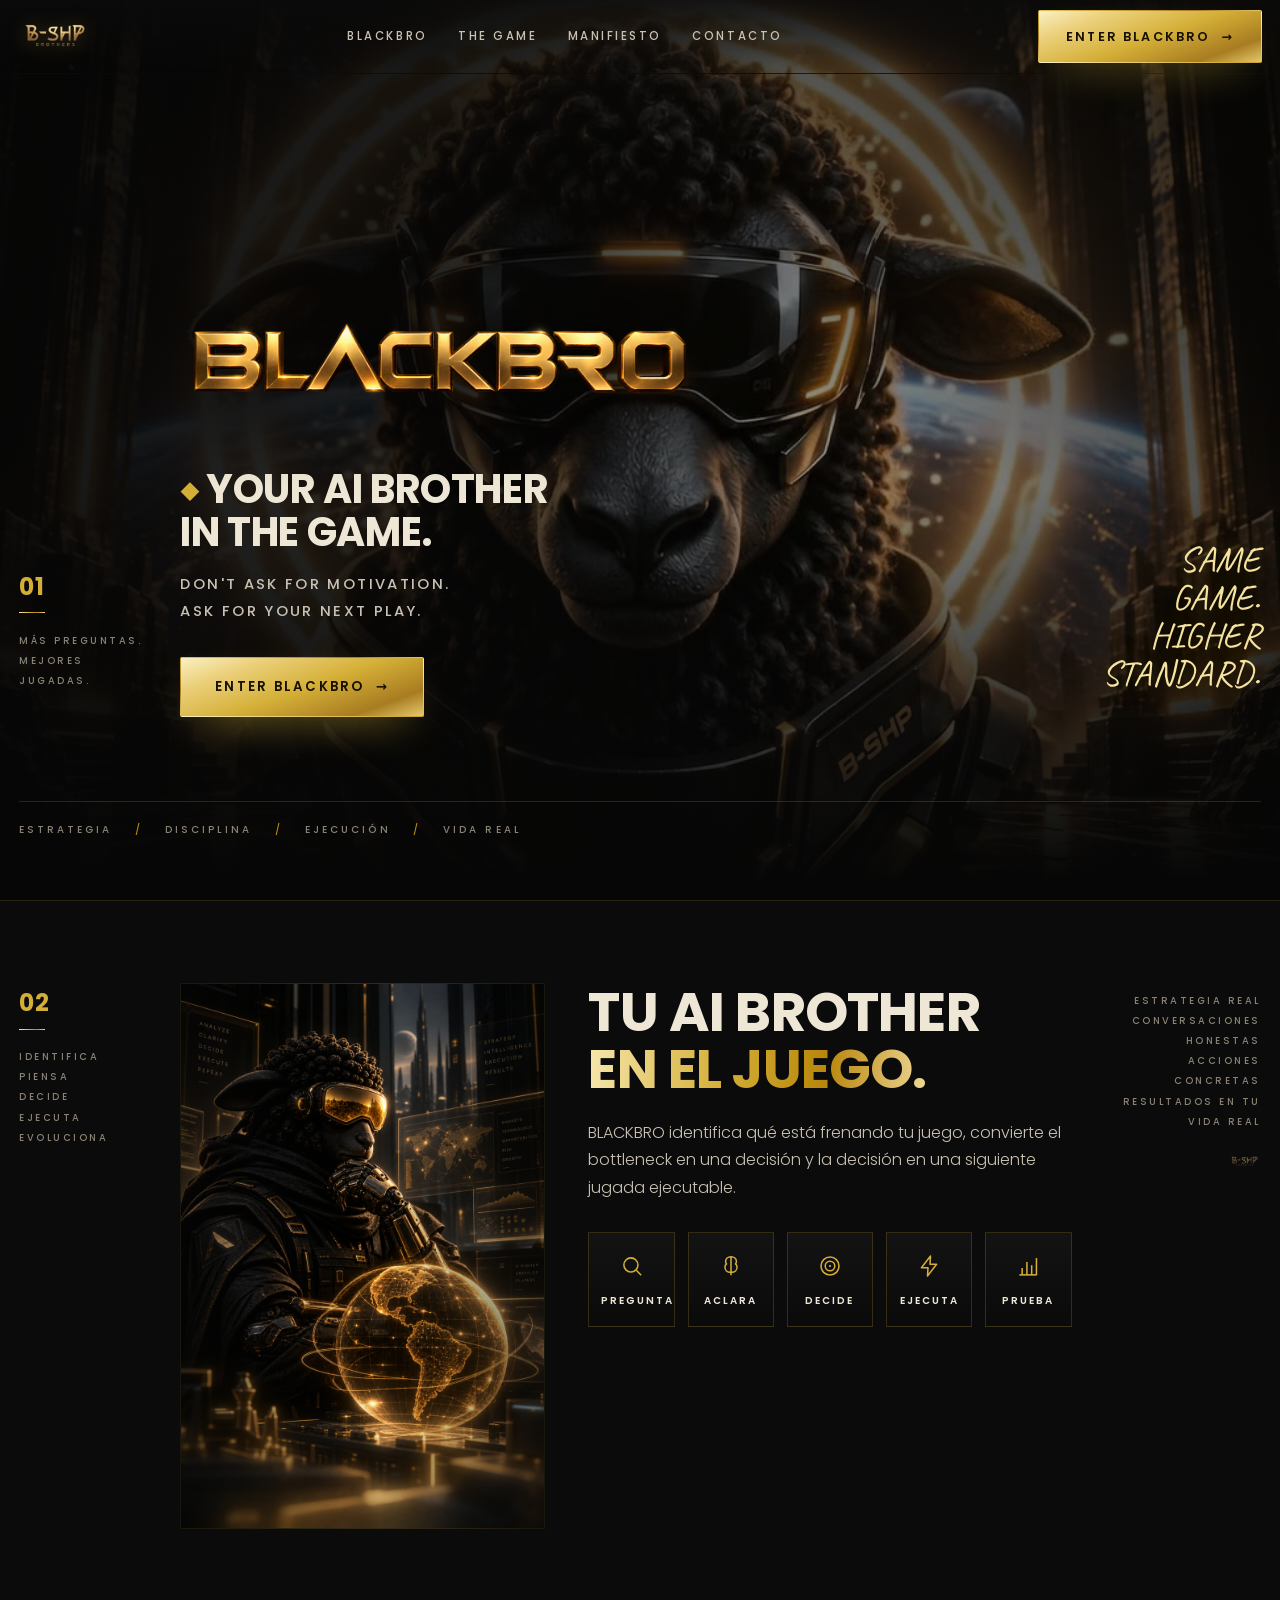
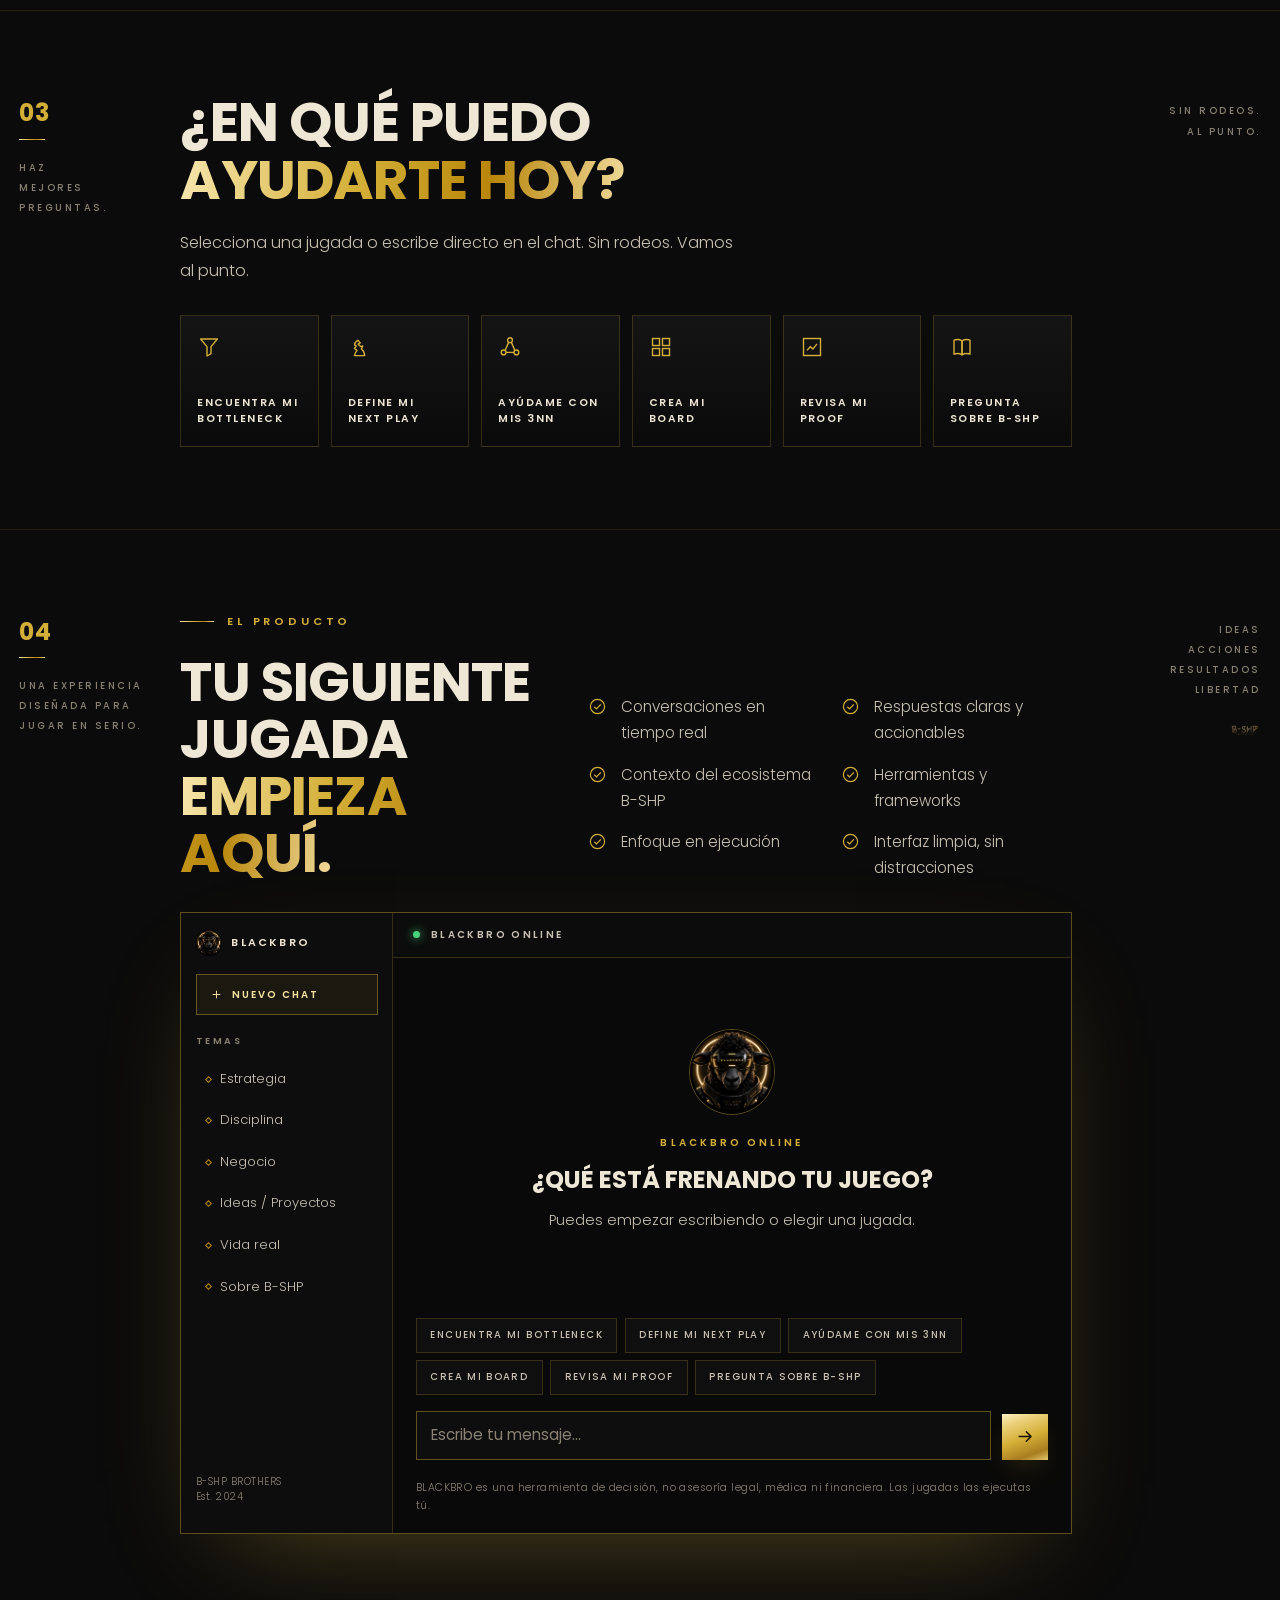
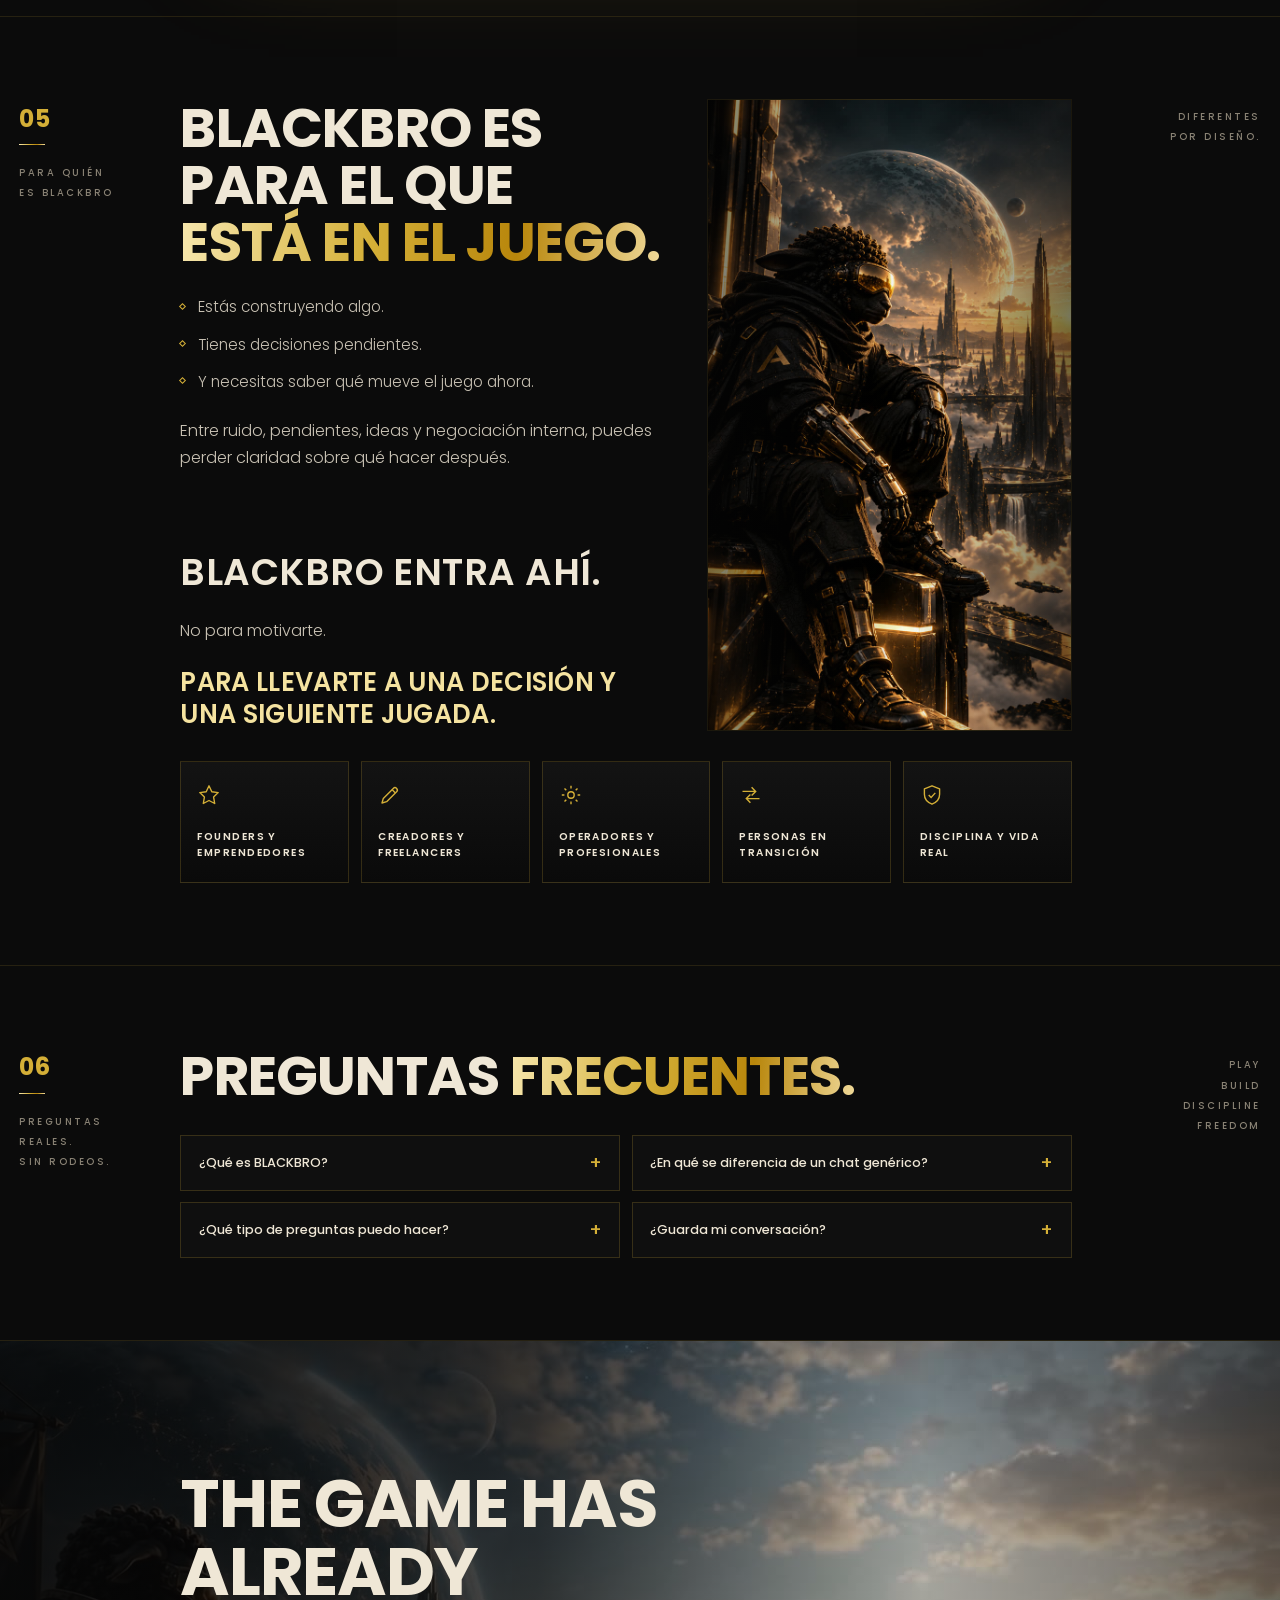
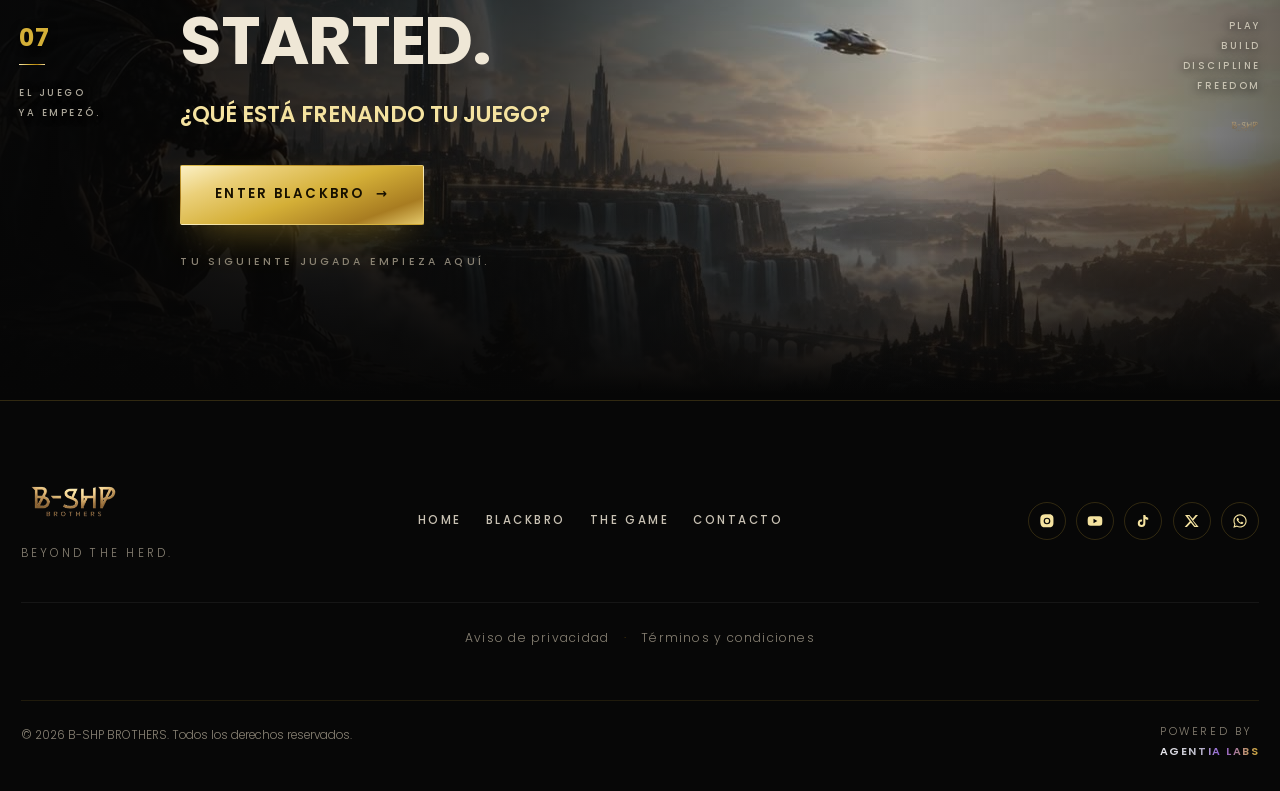
==== web/blackbro/index.html @ 0be9cf44 "BLACKBRO: la página, la puerta desde la home y la cañería de la key Las dos secciones que pidió Fer " ====
<!DOCTYPE html>
<html lang="es-MX">
<head>
<meta charset="utf-8">
<meta name="viewport" content="width=device-width,initial-scale=1,viewport-fit=cover">
<title>BLACKBRO — Your AI Brother in the Game · B-SHP BROTHERS</title>
<meta name="description" content="BLACKBRO identifica qué está frenando tu juego, convierte el bottleneck en una decisión y la decisión en una siguiente jugada ejecutable.">
<meta name="theme-color" content="#0B0B0B">
<link rel="icon" href="../assets/img/blackbro/emblem-b.png">

<meta property="og:type" content="website">
<meta property="og:title" content="BLACKBRO — Your AI Brother in the Game">
<meta property="og:description" content="No pidas motivación. Pide tu siguiente jugada.">
<meta property="og:image" content="../assets/img/blackbro/hero-poster.jpg">
<meta property="og:locale" content="es_MX">

<link rel="preconnect" href="https://fonts.googleapis.com">
<link rel="preconnect" href="https://fonts.gstatic.com" crossorigin>
<link href="https://fonts.googleapis.com/css2?family=Caveat:wght@600;700&family=Cinzel:wght@400;600&family=Poppins:wght@300;400;500;600;700&display=swap" rel="stylesheet">
<link rel="stylesheet" href="../assets/css/home-v2.css">
<link rel="stylesheet" href="../assets/css/blackbro.css">
</head>
<body>

<!-- ============================== NAV ============================== -->
<header class="nav" id="nav">
  <div class="nav__in">
    <a class="nav__logo" href="../index.html" aria-label="B-SHP BROTHERS">
      <img src="../assets/img/logo-wordmark-v2.png" alt="B-SHP BROTHERS">
    </a>
    <nav class="nav__links" id="navLinks">
      <a href="#top">BlackBro</a>
      <!-- FOUNDERS333 · la segunda sección nueva todavía no existe.
           Se descomenta el día que se construya: <a href="../founders333/index.html">Founders333</a> -->
      <a href="../thegame/index.html">The Game</a>
      <a href="../index.html#manifiesto">Manifiesto</a>
      <a href="../legal/contacto.html">Contacto</a>
    </nav>
    <div class="nav__cta">
      <a class="btn btn--gold" href="#chat" data-bb-enter data-bb-cta="enter_blackbro" data-bb-loc="nav">Enter BlackBro <i>&rarr;</i></a>
    </div>
    <button class="nav__burger" id="burger" aria-label="Menú" aria-expanded="false">
      <span></span><span></span><span></span>
    </button>
  </div>
</header>

<!-- ============================== 01 · HERO ============================== -->
<section class="bbhero" id="top">
  <div class="bbhero__media">
    <video autoplay muted loop playsinline preload="metadata" poster="../assets/img/blackbro/hero-poster.jpg">
      <source src="../assets/video/blackbro/hero.mp4" type="video/mp4">
    </video>
  </div>

  <div class="bbhero__in">
    <div class="bb__rail bb__rail--l bbhero__rail" data-rv>
      <span class="bb__num">01</span>
      <p>Más preguntas.<br>Mejores jugadas.</p>
    </div>

    <div class="bbhero__copy">
      <img class="bbhero__wordmark" src="../assets/img/blackbro/wordmark.png" alt="BLACKBRO" data-rv>

      <h1 class="bbhero__claim" data-rv data-rv-d="1">
        <span class="rombo">&#9670;</span>Your AI brother<br>in the game.
      </h1>

      <p class="bbhero__sub" data-rv data-rv-d="2">
        Don't ask for motivation.<br>Ask for your next play.
      </p>

      <div data-rv data-rv-d="3">
        <a class="btn btn--gold btn--lg" href="#chat" data-bb-enter data-bb-cta="enter_blackbro" data-bb-loc="hero">Enter BlackBro <i>&rarr;</i></a>
      </div>
    </div>

    <p class="script bbhero__side" data-rv data-rv-d="4">Same game.<br>Higher standard.</p>

    <p class="bbhero__strip" data-rv data-rv-d="5">
      Estrategia <span>/</span> Disciplina <span>/</span> Ejecución <span>/</span> Vida real
    </p>
  </div>
</section>

<!-- ============================== 02 · QUÉ ES ============================== -->
<section class="bb" id="que-es">
  <div class="bb__in">
    <div class="bb__rail bb__rail--l" data-rv>
      <span class="bb__num">02</span>
      <p>Identifica<br>Piensa<br>Decide<br>Ejecuta<br>Evoluciona</p>
    </div>

    <div class="bb__body">
      <div class="bb-split">
        <div class="bb-split__media" data-rv>
          <img src="../assets/img/blackbro/strategist.jpg" alt="BLACKBRO analizando el mapa del juego" loading="lazy">
        </div>

        <div class="stack">
          <h2 class="h-lg" data-rv data-rv-d="1">Tu AI brother<br><span class="oro">en el juego.</span></h2>
          <p class="lead" data-rv data-rv-d="2">
            BLACKBRO identifica qué está frenando tu juego, convierte el bottleneck
            en una decisión y la decisión en una siguiente jugada ejecutable.
          </p>

          <div class="bb-pasos" data-rv data-rv-d="3">
            <div class="bb-paso">
              <svg viewBox="0 0 24 24" aria-hidden="true"><circle cx="11" cy="11" r="6.5"/><path d="M16 16l4.5 4.5"/></svg>
              <b>Pregunta</b>
            </div>
            <div class="bb-paso">
              <svg viewBox="0 0 24 24" aria-hidden="true"><path d="M12 3.5c-3 0-5 1.9-5 4.3 0 .9.3 1.6.8 2.3-.9.8-1.4 1.9-1.4 3.1 0 2.6 2.2 4.6 5 4.6h.6V3.5z"/><path d="M12 3.5c3 0 5 1.9 5 4.3 0 .9-.3 1.6-.8 2.3.9.8 1.4 1.9 1.4 3.1 0 2.6-2.2 4.6-5 4.6H12"/><path d="M12 17.8v2.7"/></svg>
              <b>Aclara</b>
            </div>
            <div class="bb-paso">
              <svg viewBox="0 0 24 24" aria-hidden="true"><circle cx="12" cy="12" r="8.3"/><circle cx="12" cy="12" r="4.4"/><circle cx="12" cy="12" r=".9" fill="currentColor" stroke="none"/></svg>
              <b>Decide</b>
            </div>
            <div class="bb-paso">
              <svg viewBox="0 0 24 24" aria-hidden="true"><path d="M13.4 2.8L5 13.6h6.1L10.6 21.2 19 10.4h-6.1z" stroke-linejoin="round"/></svg>
              <b>Ejecuta</b>
            </div>
            <div class="bb-paso">
              <svg viewBox="0 0 24 24" aria-hidden="true"><path d="M4 20.2h16"/><path d="M6.6 20.2v-6.4M11 20.2V8.4M15.4 20.2v-9M19.8 20.2V4.6"/></svg>
              <b>Prueba</b>
            </div>
          </div>
        </div>
      </div>
    </div>

    <div class="bb__rail bb__rail--r" data-rv data-rv-d="2">
      <p>Estrategia real<br>Conversaciones honestas<br>Acciones concretas<br>Resultados en tu vida real</p>
      <span class="bb__mark"><img src="../assets/img/logo-wordmark-v2.png" alt=""></span>
    </div>
  </div>
</section>

<!-- ============================== 03 · LAS 6 JUGADAS · FROZEN ==============================
     Los seis textos son los del BUILD MASTER V1.1 (03) y están congelados:
     no se reescriben, no se traducen, no se reordenan.
     Comportamiento: tocar una jugada NO envía mensaje. Activa el chat y
     precarga la intención. El texto que se precarga vive en blackbro.js.
     ========================================================================== -->
<section class="bb" id="jugadas">
  <div class="bb__in">
    <div class="bb__rail bb__rail--l" data-rv>
      <span class="bb__num">03</span>
      <p>Haz<br>mejores<br>preguntas.</p>
    </div>

    <div class="bb__body">
      <div class="stack" style="max-width:680px">
        <h2 class="h-lg" data-rv data-rv-d="1">¿En qué puedo <span class="oro">ayudarte hoy?</span></h2>
        <p class="lead" data-rv data-rv-d="2">
          Selecciona una jugada o escribe directo en el chat. Sin rodeos. Vamos al punto.
        </p>
      </div>

      <div class="bb-plays" data-rv data-rv-d="3">
        <button class="bb-play" type="button" data-bb-play="bottleneck">
          <svg viewBox="0 0 24 24" aria-hidden="true"><path d="M3.6 4h16.8l-6.4 7.6v7.1l-4 2.3v-9.4z" stroke-linejoin="round"/></svg>
          <b>ENCUENTRA MI BOTTLENECK</b>
        </button>
        <button class="bb-play" type="button" data-bb-play="next_play">
          <svg viewBox="0 0 24 24" aria-hidden="true"><path d="M8.4 20.6h8.2c0-3.4-1.1-5-3.2-6.6l1.3-3.1-2 .7-2.6-2.4 2.2-1.3-2.4-2.6c-1.9.9-3.3 2.6-3.3 4.6l1.7 1.2-1.9 2.3c1.2.9 2 1.4 2.6 2-1.1 1.1-2 2.4-2.6 5.2z" stroke-linejoin="round"/></svg>
          <b>DEFINE MI NEXT PLAY</b>
        </button>
        <button class="bb-play" type="button" data-bb-play="tres_nn">
          <svg viewBox="0 0 24 24" aria-hidden="true"><circle cx="12" cy="5.2" r="2.4"/><circle cx="5.6" cy="17.4" r="2.4"/><circle cx="18.4" cy="17.4" r="2.4"/><path d="M10.6 7.4l-3.4 7.8M13.4 7.4l3.4 7.8M8 17.4h8"/></svg>
          <b>AYÚDAME CON MIS 3NN</b>
        </button>
        <button class="bb-play" type="button" data-bb-play="board">
          <svg viewBox="0 0 24 24" aria-hidden="true"><rect x="3.5" y="3.5" width="7" height="7"/><rect x="13.5" y="3.5" width="7" height="7"/><rect x="3.5" y="13.5" width="7" height="7"/><rect x="13.5" y="13.5" width="7" height="7"/></svg>
          <b>CREA MI BOARD</b>
        </button>
        <button class="bb-play" type="button" data-bb-play="proof">
          <svg viewBox="0 0 24 24" aria-hidden="true"><rect x="3.5" y="3.5" width="17" height="17"/><path d="M7 15.4l3.3-3.7 2.6 2.2 4.1-5"/></svg>
          <b>REVISA MI PROOF</b>
        </button>
        <button class="bb-play" type="button" data-bb-play="sobre_bshp">
          <svg viewBox="0 0 24 24" aria-hidden="true"><path d="M4 5.2c2.8-1 5.3-1 8 .6v14c-2.7-1.6-5.2-1.6-8-.6z" stroke-linejoin="round"/><path d="M20 5.2c-2.8-1-5.3-1-8 .6v14c2.7-1.6 5.2-1.6 8-.6z" stroke-linejoin="round"/></svg>
          <b>PREGUNTA SOBRE B-SHP</b>
        </button>
      </div>
    </div>

    <div class="bb__rail bb__rail--r" data-rv data-rv-d="2">
      <p>Sin rodeos.<br>Al punto.</p>
    </div>
  </div>
</section>

<!-- ============================== 04 · EL PRODUCTO ============================== -->
<section class="bb bbchat" id="chat">
  <div class="bb__in">
    <div class="bb__rail bb__rail--l" data-rv>
      <span class="bb__num">04</span>
      <p>Una experiencia<br>diseñada para<br>jugar en serio.</p>
    </div>

    <div class="bb__body">
      <div class="bb-split" style="align-items:end">
        <div class="stack">
          <p class="eyebrow" data-rv>El producto</p>
          <h2 class="h-lg" data-rv data-rv-d="1">Tu siguiente jugada<br><span class="oro">empieza aquí.</span></h2>
        </div>

        <div>
          <ul class="bb-checks bb-checks--dos" data-rv data-rv-d="2">
            <li><svg viewBox="0 0 24 24" aria-hidden="true"><circle cx="12" cy="12" r="9"/><path d="M8 12.3l2.7 2.7L16.2 9.4"/></svg> Conversaciones en tiempo real</li>
            <li><svg viewBox="0 0 24 24" aria-hidden="true"><circle cx="12" cy="12" r="9"/><path d="M8 12.3l2.7 2.7L16.2 9.4"/></svg> Respuestas claras y accionables</li>
            <li><svg viewBox="0 0 24 24" aria-hidden="true"><circle cx="12" cy="12" r="9"/><path d="M8 12.3l2.7 2.7L16.2 9.4"/></svg> Contexto del ecosistema B-SHP</li>
            <li><svg viewBox="0 0 24 24" aria-hidden="true"><circle cx="12" cy="12" r="9"/><path d="M8 12.3l2.7 2.7L16.2 9.4"/></svg> Herramientas y frameworks</li>
            <li><svg viewBox="0 0 24 24" aria-hidden="true"><circle cx="12" cy="12" r="9"/><path d="M8 12.3l2.7 2.7L16.2 9.4"/></svg> Enfoque en ejecución</li>
            <li><svg viewBox="0 0 24 24" aria-hidden="true"><circle cx="12" cy="12" r="9"/><path d="M8 12.3l2.7 2.7L16.2 9.4"/></svg> Interfaz limpia, sin distracciones</li>
          </ul>
        </div>
      </div>

      <!-- ===== LA CAJA DEL CHAT ===== -->
      <div class="bbchat__caja" data-rv data-rv-d="2">
        <aside class="bbchat__side">
          <div class="bbchat__marca">
            <img src="../assets/img/blackbro/avatar-mini.png" alt="">
            <b>BLACKBRO</b>
          </div>

          <button class="bbchat__nuevo" type="button" id="bbNuevo">
            <svg viewBox="0 0 24 24" width="13" height="13" fill="none" stroke="currentColor" stroke-width="1.8" aria-hidden="true"><path d="M12 5v14M5 12h14"/></svg>
            Nuevo chat
          </button>

          <div class="bbchat__temas">
            <h4>Temas</h4>
            <button class="bbchat__tema" type="button" data-bb-tema="estrategia">Estrategia</button>
            <button class="bbchat__tema" type="button" data-bb-tema="disciplina">Disciplina</button>
            <button class="bbchat__tema" type="button" data-bb-tema="negocio">Negocio</button>
            <button class="bbchat__tema" type="button" data-bb-tema="ideas">Ideas / Proyectos</button>
            <button class="bbchat__tema" type="button" data-bb-tema="vida">Vida real</button>
            <button class="bbchat__tema" type="button" data-bb-tema="bshp">Sobre B-SHP</button>
          </div>

          <p class="bbchat__pie">B-SHP BROTHERS<br>Est. 2024</p>
        </aside>

        <div class="bbchat__main">
          <div class="bbchat__bar" id="bbBar" data-estado="online">
            <span class="bbchat__led"></span>
            <span id="bbEstado">BLACKBRO online</span>
          </div>

          <!-- ESTADO INITIAL · V1.1 · 04 -->
          <div class="bbchat__log" id="bbLog" role="log" aria-live="polite" aria-label="Conversación con BLACKBRO">
            <div class="bbchat__inicio" id="bbInicio">
              <img src="../assets/img/blackbro/avatar.png" alt="">
              <p class="bbchat__online">BLACKBRO ONLINE</p>
              <p class="bbchat__pregunta">¿QUÉ ESTÁ FRENANDO TU JUEGO?</p>
              <p class="bbchat__ayuda">Puedes empezar escribiendo o elegir una jugada.</p>
            </div>
          </div>

          <div class="bbchat__chips" id="bbChips" aria-label="Jugadas rápidas">
            <button class="bbchip" type="button" data-bb-play="bottleneck">ENCUENTRA MI BOTTLENECK</button>
            <button class="bbchip" type="button" data-bb-play="next_play">DEFINE MI NEXT PLAY</button>
            <button class="bbchip" type="button" data-bb-play="tres_nn">AYÚDAME CON MIS 3NN</button>
            <button class="bbchip" type="button" data-bb-play="board">CREA MI BOARD</button>
            <button class="bbchip" type="button" data-bb-play="proof">REVISA MI PROOF</button>
            <button class="bbchip" type="button" data-bb-play="sobre_bshp">PREGUNTA SOBRE B-SHP</button>
          </div>

          <form class="bbchat__form" id="bbForm" autocomplete="off">
            <label class="bbchat__campo" for="bbInput">
              <span class="visually-hidden" style="position:absolute;width:1px;height:1px;overflow:hidden;clip:rect(0 0 0 0)">Escribe tu mensaje</span>
              <textarea id="bbInput" name="mensaje" rows="1" placeholder="Escribe tu mensaje…" maxlength="4000"></textarea>
            </label>
            <button class="bbchat__enviar" type="submit" id="bbEnviar" aria-label="Enviar">
              <svg viewBox="0 0 24 24" aria-hidden="true"><path d="M4 12h15M13 6l6 6-6 6" stroke-linecap="round" stroke-linejoin="round"/></svg>
            </button>
          </form>

          <p class="bbchat__legal">BLACKBRO es una herramienta de decisión, no asesoría legal, médica ni financiera. Las jugadas las ejecutas tú.</p>
        </div>
      </div>
    </div>

    <div class="bb__rail bb__rail--r" data-rv data-rv-d="2">
      <p>Ideas<br>Acciones<br>Resultados<br>Libertad</p>
      <span class="bb__mark"><img src="../assets/img/logo-wordmark-v2.png" alt=""></span>
    </div>
  </div>
</section>

<!-- ============================== 05 · PARA QUIÉN ES · V1.1 · 05 ============================== -->
<section class="bb" id="para-quien">
  <div class="bb__in">
    <div class="bb__rail bb__rail--l" data-rv>
      <span class="bb__num">05</span>
      <p>Para quién<br>es BlackBro</p>
    </div>

    <div class="bb__body">
      <div class="bb-split bb-split--inv">
        <div class="stack">
          <h2 class="h-lg" data-rv data-rv-d="1">BlackBro es para el que<br><span class="oro">está en el juego.</span></h2>

          <ul class="bb-listaseca" data-rv data-rv-d="2">
            <li>Estás construyendo algo.</li>
            <li>Tienes decisiones pendientes.</li>
            <li>Y necesitas saber qué mueve el juego ahora.</li>
          </ul>

          <p class="lead" data-rv data-rv-d="3">
            Entre ruido, pendientes, ideas y negociación interna, puedes perder claridad
            sobre qué hacer después.
          </p>

          <p class="punch respira" data-rv data-rv-d="3">BLACKBRO entra ahí.</p>
          <p class="lead" data-rv data-rv-d="4">No para motivarte.</p>
          <p class="punch punch--oro" data-rv data-rv-d="4">Para llevarte a una decisión y una siguiente jugada.</p>
        </div>

        <div class="bb-split__media" data-rv data-rv-d="2">
          <img src="../assets/img/blackbro/skyline.jpg" alt="El mundo B-SHP visto desde arriba" loading="lazy">
        </div>
      </div>

      <div class="bb-quien" data-rv data-rv-d="3">
        <article>
          <svg viewBox="0 0 24 24" aria-hidden="true"><path d="M12 2.8l2.8 5.9 6.4.9-4.6 4.5 1.1 6.4-5.7-3-5.7 3 1.1-6.4L2.8 9.6l6.4-.9z" stroke-linejoin="round"/></svg>
          <b>Founders y emprendedores</b>
        </article>
        <article>
          <svg viewBox="0 0 24 24" aria-hidden="true"><path d="M4 20l4.6-1.3 10-10a2.3 2.3 0 10-3.3-3.3l-10 10z" stroke-linejoin="round"/><path d="M14 6.6l3.4 3.4"/></svg>
          <b>Creadores y freelancers</b>
        </article>
        <article>
          <svg viewBox="0 0 24 24" aria-hidden="true"><circle cx="12" cy="12" r="3.2"/><path d="M12 2.8v2.6M12 18.6v2.6M21.2 12h-2.6M5.4 12H2.8M18.5 5.5l-1.8 1.8M7.3 16.7l-1.8 1.8M18.5 18.5l-1.8-1.8M7.3 7.3L5.5 5.5"/></svg>
          <b>Operadores y profesionales</b>
        </article>
        <article>
          <svg viewBox="0 0 24 24" aria-hidden="true"><path d="M3.5 8.4h13.2M12.6 4.2l4.1 4.2-4.1 4.2"/><path d="M20.5 15.6H7.3M11.4 11.4l-4.1 4.2 4.1 4.2"/></svg>
          <b>Personas en transición</b>
        </article>
        <article>
          <svg viewBox="0 0 24 24" aria-hidden="true"><path d="M12 2.8l7.6 3v5.5c0 4.3-3.1 8.1-7.6 9.9-4.5-1.8-7.6-5.6-7.6-9.9V5.8z" stroke-linejoin="round"/><path d="M8.7 12.1l2.4 2.4 4.2-4.6"/></svg>
          <b>Disciplina y vida real</b>
        </article>
      </div>
    </div>

    <div class="bb__rail bb__rail--r" data-rv data-rv-d="2">
      <p>Diferentes<br>por diseño.</p>
    </div>
  </div>
</section>

<!-- ============================== 06 · FAQ ==============================
     ⚠️ ACCESS RULE (V1.1 · 06): hasta que Fer defina si BLACKBRO V1 es
     público / acceso B-SHP / beta / gated, NO se publica ninguna respuesta
     sobre precio, membresía, disponibilidad o elegibilidad.
     Por eso las tres preguntas del mockup que tocan ese terreno
     —«¿Tiene un costo?», «¿Necesito ser parte de B-SHP?»,
     «¿En qué idioma está disponible?»— se quedan fuera, escritas aquí,
     listas para entrar con su respuesta aprobada:

     <details><summary>¿Tiene un costo?</summary><p>POR CONFIRMAR</p></details>
     <details><summary>¿Necesito ser parte de B-SHP?</summary><p>POR CONFIRMAR</p></details>
     <details><summary>¿En qué idioma está disponible?</summary><p>POR CONFIRMAR</p></details>
     ====================================================================== -->
<section class="bb" id="faq">
  <div class="bb__in">
    <div class="bb__rail bb__rail--l" data-rv>
      <span class="bb__num">06</span>
      <p>Preguntas<br>reales.<br>Sin rodeos.</p>
    </div>

    <div class="bb__body">
      <h2 class="h-lg" data-rv data-rv-d="1">Preguntas <span class="oro">frecuentes.</span></h2>

      <div class="bb-faq" data-rv data-rv-d="2">
        <details>
          <summary>¿Qué es BLACKBRO?</summary>
          <p>Un AI brother dentro del mundo B-SHP. Identifica qué está frenando tu juego, convierte ese bottleneck en una decisión y la decisión en una siguiente jugada ejecutable.</p>
        </details>
        <details>
          <summary>¿En qué se diferencia de un chat genérico?</summary>
          <p>No responde para quedar bien. Responde para moverte: pregunta, aclara, decide, ejecuta y prueba, con el contexto del ecosistema B-SHP detrás.</p>
        </details>
        <details>
          <summary>¿Qué tipo de preguntas puedo hacer?</summary>
          <p>Las del juego real: qué te está frenando, qué decisión tienes pendiente, cómo ordenar lo que estás construyendo y cuál es la siguiente jugada.</p>
        </details>
        <details>
          <summary>¿Guarda mi conversación?</summary>
          <p>La conversación se mantiene mientras la pestaña esté abierta, para que BLACKBRO conserve el contexto. «Nuevo chat» la cierra y empieza de cero.</p>
        </details>
      </div>
    </div>

    <div class="bb__rail bb__rail--r" data-rv data-rv-d="2">
      <p>Play<br>Build<br>Discipline<br>Freedom</p>
    </div>
  </div>
</section>

<!-- ============================== 07 · CIERRE ============================== -->
<section class="bbfinal" id="cierre">
  <div class="bbfinal__media">
    <video autoplay muted loop playsinline preload="none" poster="../assets/img/blackbro/final-poster.jpg" data-lazy="../assets/video/blackbro/final.mp4"></video>
  </div>

  <div class="bbfinal__in">
    <div class="bb__rail bb__rail--l" data-rv>
      <span class="bb__num">07</span>
      <p>El juego<br>ya empezó.</p>
    </div>

    <div>
      <h2 class="bbfinal__h" data-rv data-rv-d="1">The game has already started.</h2>
      <p class="bbfinal__q" data-rv data-rv-d="2">¿Qué está frenando tu juego?</p>
      <div data-rv data-rv-d="3">
        <a class="btn btn--gold btn--lg" href="#chat" data-bb-enter data-bb-cta="enter_blackbro" data-bb-loc="cierre">Enter BlackBro <i>&rarr;</i></a>
      </div>
      <p class="bbfinal__firma" data-rv data-rv-d="4">Tu siguiente jugada empieza aquí.</p>
    </div>

    <div class="bb__rail bb__rail--r" data-rv data-rv-d="2">
      <p>Play<br>Build<br>Discipline<br>Freedom</p>
      <span class="bb__mark"><img src="../assets/img/logo-wordmark-v2.png" alt=""></span>
    </div>
  </div>
</section>

<!-- ============================== FOOTER ============================== -->
<footer class="foot">
  <div class="wrap">
    <div class="foot__top">
      <div>
        <img class="foot__logo" src="../assets/img/logo-wordmark-v2.png" alt="B-SHP BROTHERS">
        <p class="foot__tag">Beyond the herd.</p>
      </div>
      <nav class="foot__links">
        <a href="../index.html">Home</a>
        <a href="#top">BlackBro</a>
        <a href="../thegame/index.html">The Game</a>
        <a href="../legal/contacto.html">Contacto</a>
      </nav>
      <div class="social">
        <a href="https://www.instagram.com/bshp.bros?igsi=MWVrZGQ1bGd3djQ1eg==" target="_blank" rel="noopener" aria-label="Instagram"><svg viewBox="0 0 24 24"><path d="M12 2c2.7 0 3.1 0 4.1.06 1 .05 1.7.2 2.3.44a4.6 4.6 0 011.7 1.1 4.6 4.6 0 011.1 1.7c.24.6.4 1.3.44 2.3.05 1 .06 1.4.06 4.1s0 3.1-.06 4.1c-.05 1-.2 1.7-.44 2.3a4.9 4.9 0 01-2.8 2.8c-.6.24-1.3.4-2.3.44-1 .05-1.4.06-4.1.06s-3.1 0-4.1-.06c-1-.05-1.7-.2-2.3-.44a4.9 4.9 0 01-2.8-2.8c-.24-.6-.4-1.3-.44-2.3C2.01 15.1 2 14.7 2 12s0-3.1.06-4.1c.05-1 .2-1.7.44-2.3a4.9 4.9 0 012.8-2.8c.6-.24 1.3-.4 2.3-.44C8.9 2.01 9.3 2 12 2zm0 5a5 5 0 100 10 5 5 0 000-10zm0 8.2a3.2 3.2 0 110-6.4 3.2 3.2 0 010 6.4zM17.8 6.9a1.17 1.17 0 11-2.34 0 1.17 1.17 0 012.34 0z"/></svg></a>
        <a href="https://youtube.com/@bshp.brothers?si=FQZBddZGLAGH24N5" target="_blank" rel="noopener" aria-label="YouTube"><svg viewBox="0 0 24 24"><path d="M23 12s0-3.4-.43-5.03a2.6 2.6 0 00-1.83-1.84C19.1 4.7 12 4.7 12 4.7s-7.1 0-8.74.43A2.6 2.6 0 001.43 6.97C1 8.6 1 12 1 12s0 3.4.43 5.03a2.6 2.6 0 001.83 1.84c1.64.43 8.74.43 8.74.43s7.1 0 8.74-.43a2.6 2.6 0 001.83-1.84C23 15.4 23 12 23 12zM9.75 15.4V8.6L15.5 12l-5.75 3.4z"/></svg></a>
        <a href="https://www.tiktok.com/@bshp.bros?_r=1&amp;_t=ZS-99T7035ZO1I" target="_blank" rel="noopener" aria-label="TikTok"><svg viewBox="0 0 24 24"><path d="M16.6 5.82A4.28 4.28 0 0115.54 3h-3.09v12.4a2.59 2.59 0 01-2.59 2.5 2.59 2.59 0 01-2.59-2.59 2.59 2.59 0 013.39-2.46V9.7a5.68 5.68 0 00-.8-.06 5.68 5.68 0 105.68 5.68V8.9a7.35 7.35 0 004.29 1.37V7.18a4.28 4.28 0 01-2.23-1.36z"/></svg></a>
        <a href="https://x.com/bshpbrothers" target="_blank" rel="noopener" aria-label="X"><svg viewBox="0 0 24 24"><path d="M17.53 3H21l-7.19 8.21L22 21h-6.56l-5.13-6.3L4.4 21H1l7.69-8.79L1.5 3h6.72l4.64 5.77L17.53 3zm-1.15 16h1.92L7.72 4.94H5.66L16.38 19z"/></svg></a>
        <a href="https://wa.me/5215574802651" target="_blank" rel="noopener" aria-label="WhatsApp"><svg viewBox="0 0 24 24"><path d="M12.04 2C6.58 2 2.13 6.45 2.13 11.91c0 1.75.46 3.45 1.32 4.95L2 22l5.25-1.38a9.9 9.9 0 004.79 1.22h.01c5.46 0 9.91-4.45 9.91-9.91 0-2.65-1.03-5.14-2.9-7.01A9.82 9.82 0 0012.04 2zm0 18.15h-.01a8.2 8.2 0 01-4.19-1.15l-.3-.18-3.12.82.83-3.04-.2-.31a8.16 8.16 0 01-1.25-4.38c0-4.54 3.7-8.24 8.25-8.24 2.2 0 4.27.86 5.83 2.42a8.19 8.19 0 012.41 5.83c0 4.54-3.7 8.23-8.25 8.23zm4.52-6.16c-.25-.13-1.47-.72-1.69-.8-.23-.09-.39-.13-.56.12-.16.25-.64.8-.79.97-.14.16-.29.18-.54.06-.25-.13-1.05-.39-1.99-1.23-.74-.66-1.24-1.47-1.38-1.72-.15-.25-.02-.38.11-.51.11-.11.25-.29.37-.43.13-.15.17-.25.25-.41.09-.17.04-.31-.02-.43-.06-.13-.56-1.35-.77-1.85-.2-.48-.41-.42-.56-.43h-.48c-.16 0-.43.06-.65.31-.23.25-.85.83-.85 2.02s.87 2.35.99 2.51c.12.17 1.71 2.61 4.14 3.66.58.25 1.03.4 1.38.51.58.19 1.11.16 1.53.1.47-.07 1.47-.6 1.67-1.18.21-.58.21-1.07.15-1.18-.06-.11-.23-.17-.48-.29z"/></svg></a>
      </div>
    </div>

    <div class="foot__legal">
      <a href="../legal/privacidad.html">Aviso de privacidad</a>
      <span>·</span>
      <a href="../legal/terminos.html">Términos y condiciones</a>
    </div>

    <div class="foot__bar">
      <span>© 2026 B-SHP BROTHERS. Todos los derechos reservados.</span>
      <span class="foot__by">Powered by<b>AGENTIA LABS</b></span>
    </div>
  </div>
</footer>

<!-- barra fija de móvil: el producto siempre a un toque -->
<div class="bbmovil" id="bbMovil">
  <a class="btn btn--gold" href="#chat" data-bb-enter data-bb-cta="enter_blackbro" data-bb-loc="barra_movil">Enter BlackBro <i>&rarr;</i></a>
</div>

<script src="../assets/js/home-v2.js"></script>
<script src="../assets/js/blackbro.js"></script>
</body>
</html>
---- web/assets/css/home-v2.css ----
/* ============================================================
   B-SHP BROTHERS — HOME INSTITUCIONAL · bshpbrothers.com
   Construida sobre el MASTER COPY de "pagina ppal/pagppal.txt"
   y la dirección visual del BLUEPRINT.

   Regla de dirección del master: 70% FULL COLOR / 30% BLACK+GOLD.
   Por eso aquí el vídeo NO se apaga como en /thegame: se ve en color,
   y el negro es el pegamento entre secciones, no un filtro encima.
   ============================================================ */

/* ---------- 1. TOKENS ---------- */
:root{
  --negro:#0B0B0B;
  --carbon:#141414;
  --carbon-2:#101010;
  --oro:#D4AF37;
  --oro-claro:#F5E3A0;
  --ambar:#B8860B;

  --crema:#EFE7D6;
  --texto:#C9C2B4;
  --texto-tenue:#8A8375;

  --grad-oro:linear-gradient(160deg,#FBF0C4 0%,#EBD07A 22%,#D4AF37 52%,#A87C21 82%,#E4C86A 100%);
  --grad-oro-h:linear-gradient(95deg,#F7E7AE 0%,#D4AF37 40%,#B8860B 70%,#F0DA9A 100%);
  --linea:rgba(212,175,55,.20);
  --linea-fuerte:rgba(212,175,55,.42);

  --ff-display:'Poppins','Futura','Century Gothic',system-ui,sans-serif;
  --ff-serif:'Cinzel','Trajan Pro',Georgia,serif;
  --ff-script:'Caveat','Segoe Script','Bradley Hand',cursive;
  --ff-body:'Poppins',system-ui,-apple-system,'Segoe UI',sans-serif;

  --maxw:1240px;
  --nav-h:74px;
}

/* ---------- 2. BASE ---------- */
*,*::before,*::after{box-sizing:border-box}
html{scroll-behavior:smooth;scroll-padding-top:calc(var(--nav-h) + 12px);-webkit-text-size-adjust:100%}
body{
  margin:0;background:var(--negro);color:var(--texto);
  font-family:var(--ff-body);font-weight:300;
  font-size:clamp(15px,.55vw + 13px,17px);line-height:1.72;
  overflow-x:hidden;-webkit-font-smoothing:antialiased;
}
img,video{max-width:100%;display:block}
a{color:inherit;text-decoration:none}
button{font:inherit}
::selection{background:rgba(212,175,55,.3);color:#fff}
::-webkit-scrollbar{width:10px}
::-webkit-scrollbar-track{background:#070707}
::-webkit-scrollbar-thumb{background:linear-gradient(#B8860B,#6b4f0d);border-radius:99px}

/* ---------- 3. LAYOUT ---------- */
.wrap{width:min(100% - 2.6rem,var(--maxw));margin-inline:auto}
.wrap--wide{width:min(100% - 2.6rem,1440px);margin-inline:auto}
section{position:relative}
.sec{padding:clamp(4.6rem,9vw,8.5rem) 0;position:relative}
.sec--tight{padding:clamp(3.2rem,6vw,5.5rem) 0}
.hair{height:1px;background:linear-gradient(90deg,transparent,var(--linea-fuerte),transparent);border:0;margin:0}

/* ---------- 4. TIPOGRAFÍA ---------- */
.eyebrow{
  font-family:var(--ff-display);font-weight:600;font-size:.7rem;
  letter-spacing:.34em;text-transform:uppercase;color:var(--oro);
  margin:0 0 1.15rem;display:flex;align-items:center;gap:.8rem;
}
.eyebrow::before{content:'';width:34px;height:1px;background:var(--grad-oro-h);flex:0 0 auto}
.eyebrow--c{justify-content:center}
.eyebrow--c::after{content:'';width:34px;height:1px;background:var(--grad-oro-h)}

h1,h2,h3{color:var(--crema);font-family:var(--ff-display);font-weight:700;line-height:1.04;margin:0;letter-spacing:-.015em}
.h-xl{font-size:clamp(2.5rem,6.4vw,5.1rem);text-transform:uppercase}
.h-lg{font-size:clamp(1.95rem,4.3vw,3.5rem);text-transform:uppercase}
.h-md{font-size:clamp(1.35rem,2.2vw,1.85rem)}
.oro{background:var(--grad-oro-h);-webkit-background-clip:text;background-clip:text;color:transparent;-webkit-text-fill-color:transparent}

.lead{font-size:clamp(1rem,1.15vw,1.12rem);max-width:56ch;margin:0}
.lead--wide{max-width:66ch}
.punch{
  font-family:var(--ff-display);font-weight:600;
  font-size:clamp(1.15rem,2vw,1.75rem);line-height:1.26;
  color:var(--crema);margin:0;letter-spacing:.012em;text-transform:uppercase;
}
/* un remate que respira pesa más: es el que cierra la sección */
.punch.respira{font-size:clamp(1.45rem,2.9vw,2.35rem)}
.punch--oro{color:var(--oro-claro)}
.stack > * + *{margin-top:1.35rem}
.center{text-align:center}
.center .eyebrow{justify-content:center}
.center .lead{margin-inline:auto}

/* frase manuscrita de acento (la del blueprint, al margen) */
.script{
  font-family:var(--ff-script);font-size:clamp(1.6rem,2.8vw,2.6rem);
  line-height:1.06;color:var(--oro-claro);text-transform:uppercase;
  letter-spacing:.01em;transform:rotate(-4deg);opacity:.92;
  text-shadow:0 0 34px rgba(212,175,55,.35);
}

/* ---------- 5. BOTONES ---------- */
.btn{
  --pad:.92rem 1.7rem;
  display:inline-flex;align-items:center;justify-content:center;gap:.7rem;
  padding:var(--pad);font-family:var(--ff-display);font-weight:600;
  font-size:.79rem;letter-spacing:.17em;text-transform:uppercase;
  border-radius:2px;border:1px solid transparent;cursor:pointer;
  transition:transform .3s cubic-bezier(.2,.7,.3,1),box-shadow .3s,background .3s,color .3s;
  position:relative;overflow:hidden;
}
.btn i{font-style:normal;transition:transform .3s}
.btn:hover i{transform:translateX(5px)}
.btn:hover i.i-down{transform:translateY(4px)}
.btn--gold{background:var(--grad-oro);color:#171000;box-shadow:0 16px 44px -20px rgba(212,175,55,.85)}
.btn--gold:hover{transform:translateY(-2px);box-shadow:0 22px 56px -18px rgba(212,175,55,1)}
.btn--ghost{border-color:var(--linea-fuerte);color:var(--oro-claro);background:rgba(11,11,11,.42);backdrop-filter:blur(6px)}
.btn--ghost:hover{border-color:var(--oro);background:rgba(212,175,55,.1);transform:translateY(-2px)}
.btn--lg{--pad:1.08rem 2.1rem;font-size:.83rem}
.btn--block{width:100%}
.acciones{display:flex;flex-wrap:wrap;gap:.9rem;align-items:center}

/* botón "ver vídeo": círculo + etiqueta */
.play-link{display:inline-flex;align-items:center;gap:.85rem;color:var(--crema);font-family:var(--ff-display);font-weight:600;font-size:.76rem;letter-spacing:.2em;text-transform:uppercase;background:none;border:0;cursor:pointer;padding:0}
.play-link span.dot{
  width:44px;height:44px;border-radius:50%;display:grid;place-items:center;flex:0 0 auto;
  background:var(--grad-oro);box-shadow:0 0 0 1px rgba(255,255,255,.3),0 0 42px -6px rgba(212,175,55,.85);
  transition:transform .3s cubic-bezier(.2,.7,.3,1);
}
.play-link:hover span.dot{transform:scale(1.09)}
.play-link span.dot::after{content:'';width:0;height:0;margin-left:4px;border-left:12px solid #171000;border-block:8px solid transparent}

/* ---------- 6. NAV ---------- */
.nav{
  position:fixed;inset:0 0 auto;z-index:80;height:var(--nav-h);
  display:flex;align-items:center;
  background:linear-gradient(180deg,rgba(11,11,11,.82),rgba(11,11,11,0));
  transition:background .4s,border-color .4s,backdrop-filter .4s;
  border-bottom:1px solid transparent;
}
.nav.is-solid{background:rgba(9,9,9,.9);backdrop-filter:blur(14px);border-bottom-color:var(--linea)}
.nav__in{width:min(100% - 2.2rem,1440px);margin-inline:auto;display:flex;align-items:center;gap:1.6rem}
.nav__logo{display:flex;align-items:center;flex:0 0 auto}
.nav__logo img{height:34px;width:auto;filter:drop-shadow(0 2px 10px rgba(212,175,55,.35))}
.nav__links{display:flex;gap:1.9rem;margin-inline:auto;font-family:var(--ff-display);font-weight:500;font-size:.72rem;letter-spacing:.22em;text-transform:uppercase}
.nav__links a{color:var(--texto);position:relative;padding:.35rem 0;transition:color .3s}
.nav__links a::after{content:'';position:absolute;left:0;bottom:0;width:0;height:1px;background:var(--grad-oro-h);transition:width .35s}
.nav__links a:hover{color:var(--oro-claro)}
.nav__links a:hover::after{width:100%}
.nav__cta{flex:0 0 auto}
.nav__burger{display:none;width:44px;height:44px;background:none;border:0;cursor:pointer;flex-direction:column;gap:5px;align-items:center;justify-content:center}
.nav__burger span{display:block;width:23px;height:1.5px;background:var(--oro);transition:transform .35s,opacity .25s}
.nav__burger[aria-expanded="true"] span:nth-child(1){transform:translateY(6.5px) rotate(45deg)}
.nav__burger[aria-expanded="true"] span:nth-child(2){opacity:0}
.nav__burger[aria-expanded="true"] span:nth-child(3){transform:translateY(-6.5px) rotate(-45deg)}

/* ---------- 8. HERO ---------- */
.hero{position:relative;min-height:100svh;display:flex;align-items:flex-end;padding-block:calc(var(--nav-h) + 3rem) clamp(3rem,6vw,5.5rem);overflow:hidden}
.hero__media{position:absolute;inset:0;z-index:0}
.hero__media video,.hero__media img{width:100%;height:100%;object-fit:cover;object-position:72% 50%}
.hero__media::after{
  content:'';position:absolute;inset:0;
  background:
    linear-gradient(90deg,rgba(8,8,8,.94) 0%,rgba(8,8,8,.78) 34%,rgba(8,8,8,.15) 62%,rgba(8,8,8,.55) 100%),
    linear-gradient(180deg,rgba(8,8,8,.72) 0%,rgba(8,8,8,0) 26%,rgba(8,8,8,0) 55%,rgba(8,8,8,.9) 100%);
}
.hero__grid{position:relative;z-index:2;width:min(100% - 5rem,1360px);margin-inline:auto;display:grid;grid-template-columns:minmax(0,1fr) auto;gap:2rem;align-items:end}
.hero__copy{max-width:36rem}
.hero__h1{font-size:clamp(2.6rem,6.6vw,5.3rem);text-transform:uppercase;line-height:.98;margin:0 0 1.5rem}
.hero__h1 b{display:block;font-weight:700;background:var(--grad-oro-h);-webkit-background-clip:text;background-clip:text;color:transparent;-webkit-text-fill-color:transparent}
.hero__micro{font-family:var(--ff-display);font-weight:600;font-size:.7rem;letter-spacing:.28em;text-transform:uppercase;color:var(--oro);margin:1.8rem 0 2rem;display:flex;flex-wrap:wrap;gap:.55rem}
.hero__micro span{opacity:.45}
.hero__side{margin:0;align-self:end;text-align:right;max-width:12ch}
.hero__scroll{position:absolute;left:50%;bottom:1.5rem;transform:translateX(-50%);z-index:3;font-family:var(--ff-display);font-size:.62rem;letter-spacing:.32em;text-transform:uppercase;color:var(--texto-tenue)}
.hero__scroll::after{content:'';display:block;width:1px;height:34px;margin:.6rem auto 0;background:linear-gradient(var(--oro),transparent);animation:scrollLine 2.2s infinite}
@keyframes scrollLine{0%{opacity:0;transform:scaleY(.2)}45%{opacity:1}100%{opacity:0;transform:scaleY(1)}}

/* ---------- 9. BANDAS DE MEDIA ---------- */
/* una banda a sangre: vídeo en color + copy encima, con velo sólo del lado del texto */
.banda{position:relative;min-height:clamp(560px,78vh,760px);display:flex;align-items:center;overflow:hidden}
.banda__media{position:absolute;inset:0;z-index:0}
.banda__media video,.banda__media img{width:100%;height:100%;object-fit:cover}
.banda__media::after{
  content:'';position:absolute;inset:0;
  background:
    linear-gradient(90deg,rgba(8,8,8,.93) 0%,rgba(8,8,8,.74) 38%,rgba(8,8,8,.12) 70%,rgba(8,8,8,.42) 100%),
    linear-gradient(180deg,#0B0B0B 0%,rgba(11,11,11,0) 16%,rgba(11,11,11,0) 82%,#0B0B0B 100%);
}
.banda--der .banda__media::after{
  background:
    linear-gradient(270deg,rgba(8,8,8,.93) 0%,rgba(8,8,8,.74) 38%,rgba(8,8,8,.12) 70%,rgba(8,8,8,.42) 100%),
    linear-gradient(180deg,#0B0B0B 0%,rgba(11,11,11,0) 16%,rgba(11,11,11,0) 82%,#0B0B0B 100%);
}
.banda__grid{position:relative;z-index:2;width:min(100% - 5rem,1360px);margin-inline:auto;display:grid;grid-template-columns:minmax(0,1fr) auto;gap:2rem;align-items:center;padding-block:clamp(3.4rem,7vw,5rem)}
.banda--der .banda__grid{grid-template-columns:auto minmax(0,1fr)}
.banda__copy{max-width:34rem}
.banda--der .banda__copy{grid-column:2;justify-self:end}
.banda--der .script{order:-1}
/* banda sin frase manuscrita: el copy ocupa una columna real de la retícula,
   con medida de lectura acotada y aire suficiente para no pegarse al borde */
.banda__grid--solo{
  grid-template-columns:minmax(0,1fr) minmax(0,33rem)!important;
  gap:clamp(2rem,6vw,5.5rem);
}
.banda--der .banda__grid--solo .banda__copy{
  grid-column:2;justify-self:stretch;max-width:none;
  padding-inline-end:clamp(.25rem,2.4vw,2.6rem);
}
.banda--der .banda__grid--solo .h-lg{text-wrap:balance}
/* la frase manuscrita vuelve a la mitad izquierda, asentada abajo sobre la foto */
.banda__script{grid-column:1;grid-row:1;justify-self:center;align-self:center;margin:0;max-width:14ch}
/* más velo bajo el texto: el copy siempre por delante de la imagen */
.banda--der .banda__media::after{
  background:
    linear-gradient(270deg,rgba(8,8,8,.95) 0%,rgba(8,8,8,.86) 30%,rgba(8,8,8,.2) 66%,rgba(8,8,8,.45) 100%),
    linear-gradient(180deg,#0B0B0B 0%,rgba(11,11,11,0) 16%,rgba(11,11,11,0) 82%,#0B0B0B 100%);
}
/* la cascada "cliente → colaboración → socio → empresa": escalera, no párrafos sueltos */
.escala{gap:.75rem;padding-left:1.35rem;border-left:1px solid rgba(212,175,55,.3)}
.escala li{font-size:clamp(1rem,1.15vw,1.12rem)}
.escala li::before{width:5px;height:5px;opacity:.9}

/* fondo de sección centrada: velo radial, no lateral */
.fondo-cine{position:absolute;inset:0;z-index:0;overflow:hidden}
.fondo-cine video,.fondo-cine img{width:100%;height:100%;object-fit:cover;opacity:.5}
.fondo-cine::after{
  content:'';position:absolute;inset:0;
  background:
    radial-gradient(110% 85% at 50% 45%,rgba(11,11,11,.42) 0%,rgba(11,11,11,.84) 58%,#0B0B0B 100%),
    linear-gradient(180deg,#0B0B0B 0%,rgba(11,11,11,0) 18%,rgba(11,11,11,0) 82%,#0B0B0B 100%);
}

/* ---------- 10. SPLIT (copy + media en caja) ---------- */
.split{display:grid;grid-template-columns:1.05fr .95fr;gap:clamp(2.4rem,5vw,4.6rem);align-items:center}
.split--rev .split__copy{order:2}
.split__media{position:relative}
.split__media img,.split__media video{width:100%;border-radius:3px}
.marco-media{position:relative;border-radius:3px;overflow:hidden;box-shadow:0 44px 110px -60px rgba(212,175,55,.55),inset 0 0 0 1px var(--linea)}
.marco-media video,.marco-media img{width:100%;aspect-ratio:16/10;object-fit:cover}
.libre{filter:drop-shadow(0 34px 70px rgba(212,175,55,.26))}
.float{animation:flota 7s ease-in-out infinite}
@keyframes flota{0%,100%{transform:translateY(0)}50%{transform:translateY(-13px)}}

/* highlight: tres líneas con filo de oro */
.highlight{border-left:2px solid var(--oro);padding-left:1.35rem;margin:0}
/* Los bloques con filo de oro (el highlight, la lista de la vida, la escalera de
   los negocios) venían pegados a la frase que los introduce. Respiran más que un
   párrafo normal: son un cambio de registro, no la línea siguiente. */
.stack > .highlight,
.stack > .lista,
.stack > .escala{margin-top:clamp(1.9rem,3.4vw,2.6rem)}
.highlight p{margin:0;font-family:var(--ff-display);font-weight:600;color:var(--crema);font-size:clamp(.95rem,1.35vw,1.2rem);line-height:1.7;letter-spacing:.06em;text-transform:uppercase}

/* lista de "algo en común" */
.lista{margin:0;padding:0;list-style:none;display:grid;gap:.55rem}
.lista li{display:flex;gap:.8rem;align-items:baseline;color:var(--texto)}
.lista li::before{content:'';width:6px;height:6px;flex:0 0 auto;background:var(--grad-oro);transform:rotate(45deg);translate:0 -2px}

/* ---------- 11. MOSAICO LIFESTYLE ---------- */
.mosaico{display:grid;grid-template-columns:repeat(3,1fr);gap:1rem;margin-top:clamp(2.4rem,4vw,3.4rem)}
.mosaico figure{position:relative;margin:0;border-radius:3px;overflow:hidden;box-shadow:inset 0 0 0 1px var(--linea)}
.mosaico video,.mosaico img{width:100%;height:100%;aspect-ratio:4/5;object-fit:cover;transition:transform .9s cubic-bezier(.2,.7,.3,1)}
.mosaico figure:hover video,.mosaico figure:hover img{transform:scale(1.045)}
.mosaico figcaption{
  position:absolute;left:0;right:0;bottom:0;padding:1.5rem 1.15rem .95rem;
  background:linear-gradient(transparent,rgba(8,8,8,.88));
  font-family:var(--ff-display);font-weight:600;font-size:.68rem;letter-spacing:.24em;text-transform:uppercase;color:var(--oro-claro);
}
.mosaico figure:first-child{grid-row:span 1}

/* ---------- 12. CARDS DEL ECOSISTEMA ---------- */
.cards{display:grid;grid-template-columns:repeat(5,1fr);gap:.9rem;margin-top:clamp(2.6rem,4vw,3.6rem)}
.card{
  background:linear-gradient(165deg,rgba(26,26,26,.86),rgba(11,11,11,.88));
  border:1px solid var(--linea);border-radius:3px;padding:1.8rem 1.35rem;
  backdrop-filter:blur(8px);transition:transform .4s cubic-bezier(.2,.7,.3,1),border-color .4s,box-shadow .4s;
}
.card:hover{transform:translateY(-6px);border-color:var(--linea-fuerte);box-shadow:0 30px 60px -40px rgba(212,175,55,.8)}
.card__ico{width:30px;height:30px;margin-bottom:1.05rem;stroke:var(--oro);fill:none;stroke-width:1.3;stroke-linecap:round;stroke-linejoin:round}
.card h3{font-family:var(--ff-display);font-weight:600;font-size:.78rem;letter-spacing:.22em;text-transform:uppercase;color:var(--oro-claro);margin:0 0 .55rem}
.card p{margin:0;font-size:.92rem;color:var(--texto)}

/* ---------- 13. THE GAME (la puerta) ---------- */
.puerta{position:relative;overflow:hidden;background:#070707}
.puerta__media{position:absolute;inset:0;z-index:0}
.puerta__media video,.puerta__media img{width:100%;height:100%;object-fit:cover;opacity:.38}
.puerta__media::after{content:'';position:absolute;inset:0;background:radial-gradient(88% 78% at 50% 50%,rgba(7,7,7,.5) 0%,rgba(7,7,7,.9) 56%,#070707 100%)}
.puerta .wrap{position:relative;z-index:2}
.puerta__lock{width:min(560px,84%);margin:0 auto 1.4rem}
.puerta__sub{font-family:var(--ff-serif);font-size:clamp(1rem,1.7vw,1.35rem);letter-spacing:.3em;text-transform:uppercase;color:var(--oro);margin:0 0 1.9rem}
.puerta__pasos{display:grid;gap:.5rem;margin:0 auto;padding:0;list-style:none;max-width:44ch}
.puerta__pasos li{color:var(--texto)}
.sello{
  display:inline-block;margin:2rem 0 2.2rem;padding:.72rem 1.5rem;
  border:1px solid var(--linea-fuerte);border-radius:2px;
  font-family:var(--ff-display);font-weight:600;font-size:.76rem;letter-spacing:.24em;text-transform:uppercase;color:var(--oro-claro);
  background:rgba(212,175,55,.06);
}

/* ---------- 14. MANIFIESTO ---------- */
.manifiesto{position:relative;overflow:hidden;min-height:clamp(640px,92vh,880px);display:flex;align-items:center}
.manifiesto__media{position:absolute;inset:0;z-index:0}
.manifiesto__media video,.manifiesto__media img{width:100%;height:100%;object-fit:cover;object-position:76% 50%}
.manifiesto__media::after{
  content:'';position:absolute;inset:0;
  background:
    linear-gradient(90deg,#080808 0%,rgba(8,8,8,.95) 40%,rgba(8,8,8,.35) 72%,rgba(8,8,8,.6) 100%),
    linear-gradient(180deg,#0B0B0B 0%,rgba(11,11,11,0) 18%,rgba(11,11,11,0) 80%,#0B0B0B 100%);
}
.manifiesto .wrap{position:relative;z-index:2;width:min(100% - 5rem,1360px)}
.manifiesto__copy{max-width:34rem}
.manifiesto__h{font-size:clamp(2.2rem,5.4vw,4.4rem);text-transform:uppercase;line-height:1.0;margin:0 0 2rem}
.manifiesto__verbos{margin:1.6rem 0 0;padding:0;list-style:none;font-family:var(--ff-display);font-weight:600;font-size:clamp(1rem,1.4vw,1.2rem);color:var(--crema);display:grid;gap:.15rem}
.manifiesto__cierre{margin-top:clamp(3rem,7vw,5.5rem)}
.manifiesto__cierre .punch{font-size:clamp(1.5rem,3.4vw,2.6rem);text-transform:uppercase;letter-spacing:.02em}

/* ---------- 15. CTA FINAL ---------- */
.final{position:relative;overflow:hidden;min-height:clamp(620px,90vh,860px);display:flex;align-items:center;text-align:center}
.final__media{position:absolute;inset:0;z-index:0}
.final__media video,.final__media img{width:100%;height:100%;object-fit:cover}
.final__media::after{content:'';position:absolute;inset:0;background:radial-gradient(90% 80% at 50% 46%,rgba(8,8,8,.32) 0%,rgba(8,8,8,.82) 56%,#0B0B0B 100%)}
.final .wrap{position:relative;z-index:2}
.final__h{font-size:clamp(1.9rem,4.6vw,3.6rem);text-transform:uppercase;line-height:1.06;margin:0}
.final__h em{display:block;font-style:normal;margin-top:.55rem;background:var(--grad-oro-h);-webkit-background-clip:text;background-clip:text;color:transparent;-webkit-text-fill-color:transparent}
.final__firma{font-family:var(--ff-display);font-weight:600;font-size:.74rem;letter-spacing:.36em;text-transform:uppercase;color:var(--oro);margin:2.6rem 0 0}
.final__egg{font-family:var(--ff-display);font-size:.62rem;letter-spacing:.4em;text-transform:uppercase;color:var(--texto-tenue);margin:.9rem 0 0}


/* ---------- BRAND FILM ---------- */
.filmsec{background:#070707}
.film__claim{margin:0 auto clamp(2rem,4vw,3.2rem);display:block;text-align:center;transform:rotate(-2deg)}
.film__welcome{
  margin:clamp(2.2rem,5vw,3.6rem) 0 0;font-family:var(--ff-display);font-weight:600;
  font-size:clamp(.8rem,1.4vw,1rem);letter-spacing:.42em;text-transform:uppercase;color:var(--oro-claro);
}

/* reproductor (mismo lenguaje que /thegame) */
.player{position:relative;max-width:1060px;margin-inline:auto}
.player__frame{position:relative;aspect-ratio:16/9;background:#000;border-radius:3px;overflow:hidden;box-shadow:0 44px 120px -55px rgba(212,175,55,.55),inset 0 0 0 1px var(--linea)}
.player__frame video{width:100%;height:100%;object-fit:cover;background:#000}
.player__poster{position:absolute;inset:0;width:100%;height:100%;object-fit:cover;transition:opacity .5s}
.player__btn{position:absolute;inset:0;display:grid;place-items:center;background:linear-gradient(180deg,rgba(11,11,11,.22),rgba(11,11,11,.55));border:0;cursor:pointer;transition:background .4s,opacity .5s}
.player__btn:hover{background:linear-gradient(180deg,rgba(11,11,11,.1),rgba(11,11,11,.42))}
.player__play{
  width:clamp(66px,7vw,88px);aspect-ratio:1;border-radius:50%;display:grid;place-items:center;
  background:var(--grad-oro);box-shadow:0 0 0 1px rgba(255,255,255,.35),0 0 60px -8px rgba(212,175,55,.85);
  transition:transform .35s cubic-bezier(.2,.7,.3,1);
}
.player__btn:hover .player__play{transform:scale(1.09)}
.player__play::after{content:'';width:0;height:0;margin-left:5px;border-left:19px solid #120C00;border-block:12px solid transparent}
.player.is-playing .player__btn,.player.is-playing .player__poster{opacity:0;pointer-events:none}

/* ---------- AIRE ---------- */
/* el master pide que ciertos remates respiren: no se pegan al párrafo anterior */
.respira{margin-top:clamp(2.6rem,6vw,5rem)!important}
.center.respira{margin-inline:auto}

/* lista en fila para las palabras sueltas de THE BROTHERS */
.lista--fila{grid-auto-flow:column;grid-template-columns:none;justify-content:start;flex-wrap:wrap;display:flex;gap:.4rem 1.4rem}

/* ---------- MEMBER ACCESS ---------- */
.acceso{background:#070707}
.fondo-cine--tenue video,.fondo-cine--tenue img{opacity:.17}
.fondo-cine--tenue::after{background:radial-gradient(105% 82% at 50% 46%,rgba(7,7,7,.6) 0%,rgba(7,7,7,.9) 55%,#070707 100%)}
.acceso__kicker{
  font-family:var(--ff-serif);font-size:clamp(.9rem,1.6vw,1.15rem);letter-spacing:.42em;
  text-transform:uppercase;color:var(--oro);margin:0 0 1.2rem;
}
.acceso__intro{margin:clamp(2.6rem,5vw,4rem) 0 1.4rem;font-family:var(--ff-display);font-size:.72rem;letter-spacing:.26em;text-transform:uppercase;color:var(--texto-tenue)}
.territorios{
  list-style:none;margin:0 auto;padding:0;max-width:900px;
  display:flex;flex-wrap:wrap;justify-content:center;gap:.6rem;
}
.territorios li{
  border:1px solid var(--linea);border-radius:2px;padding:.62rem 1.1rem;
  font-family:var(--ff-display);font-weight:500;font-size:.72rem;letter-spacing:.2em;
  text-transform:uppercase;color:var(--crema);background:rgba(20,20,20,.5);backdrop-filter:blur(6px);
}

/* el pase: precio como acceso, no como oferta */
.pase{
  margin:clamp(2.6rem,5vw,3.8rem) auto 0;max-width:520px;text-align:center;
  border:1px solid var(--linea-fuerte);border-radius:3px;padding:clamp(1.8rem,3vw,2.4rem) 1.6rem;
  background:linear-gradient(165deg,rgba(26,26,26,.7),rgba(9,9,9,.85));backdrop-filter:blur(8px);
}
.pase__label{margin:0 0 .9rem;font-family:var(--ff-display);font-weight:600;font-size:.68rem;letter-spacing:.32em;text-transform:uppercase;color:var(--oro)}
.pase__precio{margin:0;font-family:var(--ff-display);font-weight:700;font-size:clamp(2.1rem,4.4vw,3.1rem);line-height:1;color:var(--crema)}
.pase__precio b{display:block;margin-top:.5rem;font-weight:500;font-size:.7rem;letter-spacing:.28em;text-transform:uppercase;color:var(--oro-claro)}
.pase__o{margin:1rem 0;font-size:.78rem;letter-spacing:.24em;text-transform:uppercase;color:var(--texto-tenue)}
.pase__alt{margin:0;font-family:var(--ff-display);font-weight:600;font-size:clamp(1.2rem,2.2vw,1.6rem);color:var(--crema)}
.pase__alt b{font-weight:500;font-size:.66rem;letter-spacing:.26em;text-transform:uppercase;color:var(--oro-claro);margin-left:.5rem}
.pase__extra{margin:1.3rem 0 0;padding-top:1.1rem;border-top:1px solid rgba(212,175,55,.16);font-family:var(--ff-display);font-weight:600;font-size:.7rem;letter-spacing:.24em;text-transform:uppercase;color:var(--oro-claro)}
.pase__pie{margin:1.1rem 0 0;font-size:.78rem;color:var(--texto-tenue)}
.pase--juego,.pase--final{max-width:380px}

/* ---------- FOOTER ---------- */
.foot__top{display:flex;flex-wrap:wrap;align-items:center;justify-content:space-between;gap:2rem}
.foot__links{display:flex;flex-wrap:wrap;gap:1.5rem;font-family:var(--ff-display);font-weight:500;font-size:.72rem;letter-spacing:.22em;text-transform:uppercase}
.foot__links a{color:var(--texto);transition:color .3s}
.foot__links a:hover{color:var(--oro-claro)}

/* ---------- 17. FOOTER ---------- */
.foot{background:#070707;border-top:1px solid var(--linea);padding:clamp(3.2rem,6vw,5rem) 0 2rem}
.foot__logo{height:48px;width:auto;margin-bottom:1.1rem}
.foot__tag{font-family:var(--ff-display);font-size:.72rem;letter-spacing:.28em;text-transform:uppercase;color:var(--texto-tenue);margin:0}
.foot h4{font-family:var(--ff-display);font-weight:600;font-size:.72rem;letter-spacing:.24em;text-transform:uppercase;color:var(--oro);margin:0 0 1rem}
.foot ul{list-style:none;margin:0;padding:0;display:grid;gap:.55rem;font-size:.9rem}
.foot a:hover{color:var(--oro-claro)}
.social{display:flex;gap:.65rem}
.social a{width:38px;height:38px;display:grid;place-items:center;border:1px solid var(--linea);border-radius:50%;transition:border-color .3s,background .3s,transform .3s}
.social a:hover{border-color:var(--oro);background:rgba(212,175,55,.1);transform:translateY(-2px)}
.social svg{width:16px;height:16px;fill:var(--oro-claro)}
.foot__bar{display:flex;flex-wrap:wrap;justify-content:space-between;gap:1rem;margin-top:clamp(2.4rem,4vw,3.4rem);padding-top:1.5rem;border-top:1px solid rgba(212,175,55,.12);font-size:.74rem;color:var(--texto-tenue)}
.foot__by{display:flex;flex-direction:column;align-items:flex-start;gap:.35rem;line-height:1.3;font-family:var(--ff-display);font-size:.68rem;letter-spacing:.24em;text-transform:uppercase}
.foot__by b{font-weight:600;background:linear-gradient(95deg,#E9E9EE,#B9B9C6 40%,#8E5BD6 62%,#D4AF37 100%);-webkit-background-clip:text;background-clip:text;color:transparent;-webkit-text-fill-color:transparent;letter-spacing:.14em}

/* ---------- 18. REVELADO ---------- */
[data-rv]{opacity:0;transform:translateY(26px);transition:opacity .9s cubic-bezier(.2,.7,.3,1),transform .9s cubic-bezier(.2,.7,.3,1)}
[data-rv].is-in{opacity:1;transform:none}
[data-rv-d="1"]{transition-delay:.09s}[data-rv-d="2"]{transition-delay:.18s}
[data-rv-d="3"]{transition-delay:.27s}[data-rv-d="4"]{transition-delay:.36s}
[data-rv-d="5"]{transition-delay:.45s}[data-rv-d="6"]{transition-delay:.54s}

/* ---------- 19. RESPONSIVE ---------- */
@media (max-width:1080px){
  .nav__links{display:none;position:fixed;inset:var(--nav-h) 0 auto;flex-direction:column;gap:0;background:rgba(8,8,8,.98);backdrop-filter:blur(16px);border-bottom:1px solid var(--linea);padding:1.1rem 1.4rem 1.6rem;font-size:.82rem}
  .nav__links.is-open{display:flex}
  .nav__links a{padding:.95rem 0;border-bottom:1px solid rgba(212,175,55,.1)}
  .nav__burger{display:flex}
  .nav__cta{display:none}
  .cards{grid-template-columns:repeat(2,1fr)}
}
@media (max-width:900px){
  .split{grid-template-columns:1fr;gap:2.4rem}
  .split--rev .split__copy{order:0}
  /* móvil: composición propia, no recorte automático del desktop */
  .hero{min-height:auto;padding-block:calc(var(--nav-h) + 2.6rem) 3.4rem}
  .hero__grid{grid-template-columns:1fr}
  .hero__media video,.hero__media img{object-position:64% 44%}
  .hero__media::after{background:linear-gradient(180deg,rgba(8,8,8,.86) 0%,rgba(8,8,8,.34) 34%,rgba(8,8,8,.82) 74%,#0B0B0B 100%)}
  .hero__side{display:none}
  .hero__scroll{display:none}
  .banda{min-height:auto}
  .banda__grid,.banda--der .banda__grid{grid-template-columns:1fr}
  .banda--der .banda__copy{grid-column:1;justify-self:start}
  .banda__grid--solo{grid-template-columns:1fr!important;gap:0}
  .banda__script{display:none}
  .banda--der .banda__grid--solo .banda__copy{grid-column:1;justify-self:start;max-width:34rem;padding-inline-end:0}
  .banda__media::after,.banda--der .banda__media::after{background:linear-gradient(180deg,rgba(8,8,8,.5) 0%,rgba(8,8,8,.86) 42%,rgba(8,8,8,.95) 100%)}
  .banda .script,.hero .script{display:none}
  .manifiesto{min-height:auto;padding-block:clamp(4rem,12vw,6rem)}
  .manifiesto__media video,.manifiesto__media img{object-position:70% 40%}
  .manifiesto__media::after{background:linear-gradient(180deg,rgba(8,8,8,.55) 0%,rgba(8,8,8,.9) 46%,#0B0B0B 100%)}
  .final{min-height:auto;padding-block:clamp(4rem,12vw,6rem)}
  .mosaico{grid-template-columns:1fr 1fr;gap:.7rem}
  .foot__top{gap:1.6rem}
}
@media (max-width:560px){
  .cards,.mosaico{grid-template-columns:1fr}
  .foot__top{flex-direction:column;align-items:flex-start}
  .territorios{justify-content:flex-start}
  .pase{padding:1.6rem 1.2rem}
  .btn{--pad:1rem 1.4rem;width:100%}
  .acciones{flex-direction:column;align-items:stretch}
  .play-link{justify-content:center}
  .mosaico video,.mosaico img{aspect-ratio:16/10}
  .modal__x{top:auto;bottom:-3.2rem;right:50%;translate:50% 0}
}
@media (prefers-reduced-motion:reduce){
  *{animation-duration:.01ms!important;animation-iteration-count:1!important;transition-duration:.01ms!important;scroll-behavior:auto!important}
  [data-rv]{opacity:1;transform:none}
}

/* ============================================================
   RONDA 06-sep · secciones nuevas de HOME
   Dirección: imágenes grandes, editorial, sin cajas dentro de
   cajas, sin glow por todas partes.
   ============================================================ */

/* ---- tira editorial de personas reales (bajo The Brothers) ---- */
.tira{
  display:grid;grid-template-columns:repeat(4,1fr);gap:2px;
  background:var(--linea);
}
.tira figure{margin:0;overflow:hidden;aspect-ratio:4/3}
.tira img{
  width:100%;height:100%;object-fit:cover;
  filter:saturate(.9) contrast(1.03);
  transition:transform 1.2s cubic-bezier(.2,.7,.3,1),filter .6s;
}
.tira figure:hover img{transform:scale(1.05);filter:saturate(1.05) contrast(1.05)}

/* ---- UN MUNDO MÁS GRANDE · mapa de territorios ---- */
.mundo{padding-block:clamp(4.5rem,8vw,8rem)}
.territorios-mapa{
  display:grid;gap:12px;margin-top:clamp(2.6rem,5vw,4rem);
  grid-template-columns:repeat(4,1fr);
  grid-auto-rows:minmax(190px,auto);
}
.terr{
  position:relative;overflow:hidden;border-radius:3px;display:block;
  box-shadow:inset 0 0 0 1px var(--linea);
  min-height:190px;isolation:isolate;
}
.terr img{
  position:absolute;inset:0;width:100%;height:100%;object-fit:cover;
  transition:transform 1.4s cubic-bezier(.2,.7,.3,1),filter .6s;
  filter:saturate(.82) contrast(1.05) brightness(.82);
}
.terr::after{
  content:'';position:absolute;inset:0;z-index:1;
  background:linear-gradient(180deg,rgba(11,11,11,.05) 30%,rgba(11,11,11,.86) 100%);
  transition:background .5s;
}
.terr__txt{
  position:absolute;left:0;right:0;bottom:0;z-index:2;
  padding:1.5rem 1.4rem;display:flex;flex-direction:column;gap:.2rem;
}
.terr__txt b{
  font-family:var(--ff-display,'Poppins',sans-serif);font-weight:600;
  font-size:clamp(1rem,1.5vw,1.35rem);text-transform:uppercase;letter-spacing:.05em;
  color:#fff;line-height:1.1;
}
.terr__txt i{
  font-style:normal;font-size:.7rem;letter-spacing:.26em;text-transform:uppercase;
  color:var(--oro);
}
.terr:hover img{transform:scale(1.06);filter:saturate(1) contrast(1.06) brightness(.92)}
.terr:hover::after{background:linear-gradient(180deg,rgba(11,11,11,0) 20%,rgba(11,11,11,.78) 100%)}
.terr:hover{box-shadow:inset 0 0 0 1px var(--linea-fuerte)}
.terr--xl{grid-column:span 2;grid-row:span 2;min-height:392px}
.terr--wide{grid-column:1 / -1;min-height:230px}

/* ---- THE GAME (reducido) ---- */
.split--juego{align-items:center;gap:clamp(2rem,5vw,4.5rem)}
.juego__shot{
  width:100%;border-radius:3px;
  box-shadow:0 40px 90px -50px rgba(212,175,55,.6),inset 0 0 0 1px var(--linea);
}

/* ---- B-SHP GOODS ---- */
.goods{padding-top:0}
.goods__hero{position:relative;min-height:min(78svh,700px);display:flex;align-items:center;overflow:hidden;margin-bottom:clamp(2rem,4vw,3rem)}
.goods__media{position:absolute;inset:0;z-index:0}
.goods__media img{width:100%;height:100%;object-fit:cover;object-position:50% 42%}
.goods__media::after{
  content:'';position:absolute;inset:0;
  background:
    linear-gradient(95deg,#0B0B0B 6%,rgba(11,11,11,.88) 30%,rgba(11,11,11,.28) 58%,rgba(11,11,11,.55) 100%),
    linear-gradient(180deg,#0B0B0B 0%,transparent 22%,transparent 72%,#0B0B0B 100%);
}
.goods__intro{position:relative;z-index:2;padding-block:clamp(3rem,7vw,5rem)}
.goods__h{
  font-family:var(--ff-display);font-weight:700;line-height:.92;
  font-size:clamp(2.6rem,7.4vw,5.6rem);text-transform:uppercase;letter-spacing:-.02em;
  color:var(--crema);margin:0;
}
.goods__claim{
  font-family:var(--ff-serif);font-weight:400;
  font-size:clamp(.95rem,1.9vw,1.5rem);letter-spacing:.34em;text-transform:uppercase;
  color:var(--oro-claro);margin:1rem 0 1.8rem;
}
.goods__copy{
  font-size:clamp(.95rem,.5vw + .85rem,1.1rem);line-height:1.75;color:var(--texto);
  margin:0 0 2rem;max-width:34ch;
}
.goods__pronto{
  font-family:var(--ff-serif);font-size:clamp(.7rem,1vw,.85rem);
  letter-spacing:.46em;text-transform:uppercase;color:var(--oro);margin:0;
}

.goods__grid{display:grid;gap:12px;grid-template-columns:repeat(3,1fr)}
.pieza{
  margin:0;display:flex;flex-direction:column;
  padding:1.7rem 1.3rem 1.4rem;border-radius:3px;
  background:linear-gradient(180deg,rgba(255,255,255,.028),rgba(0,0,0,.42));
  box-shadow:inset 0 0 0 1px var(--linea);
  transition:transform .4s cubic-bezier(.2,.7,.3,1),box-shadow .4s,background .4s;
}
.pieza:hover{
  transform:translateY(-5px);
  background:linear-gradient(180deg,rgba(212,175,55,.09),rgba(0,0,0,.36));
  box-shadow:inset 0 0 0 1px var(--linea-fuerte),0 26px 54px -32px rgba(212,175,55,.6);
}
.pieza__btn{
  width:100%;flex:1;cursor:pointer;border:0;text-align:left;padding:0;
  background:none;box-shadow:none;color:inherit;font:inherit;
  display:flex;flex-direction:column;
}
.pieza__btn:focus-visible{outline:1px solid var(--oro);outline-offset:6px}
.pieza__n{font-family:var(--ff-serif);font-size:1.05rem;letter-spacing:.16em;color:var(--oro);line-height:1}
.pieza__nombre{
  font-family:var(--ff-serif);font-weight:400;font-size:clamp(1.05rem,1.5vw,1.3rem);
  letter-spacing:.1em;text-transform:uppercase;color:var(--crema);margin:.5rem 0 .55rem;line-height:1.1;
}
.pieza__sub{
  font-size:.68rem;letter-spacing:.16em;text-transform:uppercase;color:var(--texto-tenue);
  line-height:1.7;min-height:2.6em;
}
.pieza__marco{
  display:block;width:100%;aspect-ratio:1;margin:1.3rem 0 1.4rem;
  border-radius:2px;overflow:hidden;position:relative;
}
.pieza__foto{
  width:100%;height:100%;object-fit:cover;
  transition:transform 1.1s cubic-bezier(.2,.7,.3,1);
}
.pieza:hover .pieza__foto{transform:scale(1.06)}
.pieza__marco--vacio{
  display:grid;place-items:center;
  background:
    radial-gradient(65% 55% at 50% 45%,rgba(212,175,55,.2),transparent 70%),
    repeating-linear-gradient(135deg,rgba(255,255,255,.03) 0 10px,transparent 10px 20px);
  box-shadow:inset 0 0 0 1px var(--linea);
}
.pieza__sello{width:52%;opacity:.6;filter:drop-shadow(0 10px 30px rgba(212,175,55,.4));transition:opacity .45s,transform .6s}
.pieza:hover .pieza__sello{opacity:.9;transform:scale(1.06)}
.pieza__estado{
  align-self:flex-start;
  font-family:var(--ff-display);font-size:.62rem;letter-spacing:.24em;text-transform:uppercase;
  color:var(--oro-claro);padding:.6rem 1.1rem;border-radius:2px;
  box-shadow:inset 0 0 0 1px var(--linea-fuerte);transition:background .35s;
}
.pieza:hover .pieza__estado{background:rgba(212,175,55,.12)}

/* ---- compra: precio + CTA, al pie de cada pieza ---- */
.pieza__compra{margin-top:1.2rem;display:flex;flex-direction:column;gap:.85rem;align-items:flex-start}
.pieza__precio{
  margin:0;font-family:var(--ff-display);font-weight:600;
  font-size:clamp(1.05rem,1.6vw,1.3rem);letter-spacing:.04em;color:var(--crema);
}
.pieza__precio b{font-weight:500;font-size:.62rem;letter-spacing:.26em;color:var(--oro);margin-left:.5rem}
.pieza__cta{--pad:.8rem 1.3rem;width:100%;justify-content:center;font-size:.68rem}
.pieza__envio{margin:0;font-size:.62rem;letter-spacing:.16em;text-transform:uppercase;color:var(--texto-tenue)}

/* ficha de pieza */
.ficha[hidden]{display:none!important}
.ficha{
  position:fixed;inset:0;z-index:120;display:grid;place-items:center;padding:1.5rem;
  background:rgba(6,6,6,.93);backdrop-filter:blur(10px);
  animation:fichaIn .3s ease;
}
@keyframes fichaIn{from{opacity:0}to{opacity:1}}
.ficha__caja{width:min(100%,430px);text-align:center}
.ficha__visual{
  aspect-ratio:4/5;display:grid;place-items:center;border-radius:3px;overflow:hidden;
  background:
    radial-gradient(70% 55% at 50% 45%,rgba(212,175,55,.14),transparent 70%),
    repeating-linear-gradient(135deg,rgba(255,255,255,.02) 0 10px,transparent 10px 20px);
  box-shadow:inset 0 0 0 1px var(--linea-fuerte);
}
.ficha__visual img{width:46%;opacity:.42}
.ficha__visual img.real{width:100%;height:100%;object-fit:cover;opacity:1}
.ficha__nombre{
  font-family:var(--ff-display,'Poppins',sans-serif);font-weight:600;
  font-size:1.25rem;text-transform:uppercase;letter-spacing:.1em;color:var(--crema);
  margin:1.5rem 0 .4rem;
}
.ficha__estado{
  font-family:var(--ff-serif,'Cinzel',serif);font-size:.68rem;letter-spacing:.36em;
  text-transform:uppercase;color:var(--oro);margin:0;
}
.ficha__precio{
  margin:0 0 1.3rem;font-family:var(--ff-display);font-weight:600;
  font-size:1.5rem;letter-spacing:.04em;color:var(--crema);
}
.ficha__precio b{font-weight:500;font-size:.66rem;letter-spacing:.26em;color:var(--oro);margin-left:.5rem}
.ficha__cta{width:100%;justify-content:center;margin-top:.4rem}
.ficha__cta[hidden],.ficha__precio[hidden],.ficha__estado[hidden]{display:none!important}
.ficha__cerrar{
  position:absolute;top:1.2rem;right:1.4rem;z-index:2;
  width:44px;height:44px;border:0;border-radius:50%;cursor:pointer;
  background:rgba(255,255,255,.05);color:var(--oro);font-size:1.7rem;line-height:1;
  box-shadow:inset 0 0 0 1px var(--linea);transition:.3s;
}
.ficha__cerrar:hover{background:rgba(212,175,55,.14);box-shadow:inset 0 0 0 1px var(--oro)}

/* ---- EXPERIENCIAS ---- */
.exp__grid{
  display:grid;grid-template-columns:repeat(3,1fr);gap:12px;
  margin-top:clamp(2.4rem,5vw,3.6rem);
}
.exp{position:relative;margin:0;overflow:hidden;border-radius:3px;aspect-ratio:4/3;box-shadow:inset 0 0 0 1px var(--linea)}
.exp img{
  width:100%;height:100%;object-fit:cover;
  filter:saturate(.85) contrast(1.04) brightness(.85);
  transition:transform 1.3s cubic-bezier(.2,.7,.3,1),filter .6s;
}
.exp::after{content:'';position:absolute;inset:0;background:linear-gradient(180deg,transparent 45%,rgba(11,11,11,.85) 100%)}
.exp figcaption{
  position:absolute;left:1.3rem;right:1.3rem;bottom:1.15rem;z-index:2;
  font-family:var(--ff-display,'Poppins',sans-serif);font-weight:600;font-size:.82rem;
  text-transform:uppercase;letter-spacing:.2em;color:#fff;
  display:flex;flex-direction:column;gap:.3rem;
}
.exp figcaption b{font-weight:600;line-height:1.15;letter-spacing:.14em}
.exp figcaption i{
  font-style:normal;font-weight:500;font-size:.64rem;letter-spacing:.26em;color:var(--oro);
}

/* las 9 marcas del ecosistema: piezas de marca, se oscurecen menos */
.exp__grid--marcas .exp{aspect-ratio:16/10}
.exp__grid--marcas .exp img{filter:saturate(.95) contrast(1.02) brightness(.9)}
.exp__grid--marcas .exp::after{background:linear-gradient(180deg,transparent 40%,rgba(11,11,11,.88) 100%)}

/* ---- BEHIND THE WORLD · Fer Longoria ---- */
.fer{padding-block:clamp(4rem,7vw,7rem)}
.split--fer{grid-template-columns:.9fr 1.1fr;align-items:center}
/* el retrato ya viene recortado en círculo sobre negro: se enmascara en redondo
   para que el fondo de la imagen se funda con el de la página y no quede la caja negra */
.fer__media{
  margin:0;position:relative;justify-self:center;
  width:min(100%,440px);aspect-ratio:1;border-radius:50%;overflow:hidden;
  box-shadow:0 46px 100px -55px rgba(212,175,55,.55);
}
.fer__media::after{
  content:'';position:absolute;inset:0;border-radius:50%;pointer-events:none;
  box-shadow:inset 0 0 0 1px rgba(212,175,55,.22);
}
.fer__media img{display:block;width:100%;height:100%;object-fit:cover;transform:scale(1.04)}
.fer__firma{margin-top:clamp(2rem,4vw,3rem);padding-top:1.4rem;border-top:1px solid rgba(212,175,55,.18)}
.fer__nombre{
  margin:0;font-family:var(--ff-serif);font-size:clamp(1.05rem,1.6vw,1.35rem);
  letter-spacing:.16em;text-transform:uppercase;color:var(--crema);
}
.fer__rol{
  margin:.45rem 0 0;font-family:var(--ff-display);font-weight:600;font-size:.66rem;
  letter-spacing:.24em;text-transform:uppercase;color:var(--oro);
}
.fer__by{
  margin:1.2rem 0 0;font-family:var(--ff-display);font-weight:500;font-size:.62rem;
  letter-spacing:.28em;text-transform:uppercase;color:var(--texto-tenue);
}
.fer__by b{font-weight:600;color:var(--oro-claro);margin-left:.4rem}
.exp:hover img{transform:scale(1.06);filter:saturate(1) contrast(1.05) brightness(.95)}

/* ---- footer: fila legal ---- */
.foot__legal{
  display:flex;flex-wrap:wrap;gap:.9rem;justify-content:center;align-items:center;
  margin-top:2.4rem;padding-top:1.6rem;border-top:1px solid rgba(255,255,255,.06);
  font-size:.76rem;letter-spacing:.1em;
}
.foot__legal a{color:var(--texto-tenue);transition:color .25s}
.foot__legal a:hover{color:var(--oro-claro)}
.foot__legal span{color:var(--ambar);opacity:.5}

/* ---- PLAYERS · preparado, aún sin publicar ---- */
.players__grid{display:grid;grid-template-columns:repeat(3,1fr);gap:14px;margin-top:2.6rem}
.player-card{
  padding:1.5rem;border-radius:3px;box-shadow:inset 0 0 0 1px var(--linea);
  background:linear-gradient(170deg,rgba(212,175,55,.05),rgba(0,0,0,.3));
}
.player-card img{width:100%;aspect-ratio:1;object-fit:cover;border-radius:2px;margin-bottom:1.1rem}
.player-card__id{font-family:var(--ff-serif,'Cinzel',serif);font-size:.7rem;letter-spacing:.26em;color:var(--oro);margin:0 0 .5rem}
.player-card__que{font-weight:600;color:var(--crema);margin:0 0 .3rem}
.player-card__ev{font-size:.88rem;color:var(--texto);margin:0}

/* ---- responsive ---- */
@media (max-width:1080px){
  .territorios-mapa{grid-template-columns:repeat(2,1fr)}
  .terr--xl{grid-column:span 2;grid-row:span 1;min-height:260px}
  .terr--wide{grid-column:1 / -1;min-height:230px}
  .goods__grid{grid-template-columns:repeat(3,1fr)}
  .goods__hero{min-height:auto}
  .exp__grid{grid-template-columns:repeat(2,1fr)}
  .split--fer{grid-template-columns:1fr;gap:2.4rem}
  .fer__media{width:min(78vw,360px)}
  .tira{grid-template-columns:repeat(2,1fr)}
}
@media (max-width:640px){
  .territorios-mapa{grid-template-columns:1fr}
  .terr,.terr--xl{min-height:200px}
  .terr--xl,.terr--wide{grid-column:span 1}
  .goods__grid{grid-template-columns:repeat(2,1fr)}
  .goods__copy{max-width:none}
  .pieza__sub{min-height:0}
  .exp__grid{grid-template-columns:1fr}
  .players__grid{grid-template-columns:1fr}
}

/* ---- las 9 marcas: siempre de 3 en 3 (3×3), nunca una suelta ---- */
@media (max-width:1080px){
  .exp__grid--marcas{grid-template-columns:repeat(3,1fr);gap:9px}
  .exp__grid--marcas figcaption{left:.85rem;right:.85rem;bottom:.8rem;font-size:.68rem;letter-spacing:.1em;gap:.22rem}
  .exp__grid--marcas figcaption i{font-size:.54rem;letter-spacing:.16em}
}
@media (max-width:640px){
  .exp__grid--marcas{grid-template-columns:1fr;gap:12px}
  .exp__grid--marcas .exp{aspect-ratio:16/9}
  .exp__grid--marcas figcaption{left:1.2rem;right:1.2rem;bottom:1.05rem;font-size:.8rem;letter-spacing:.18em;gap:.3rem}
  .exp__grid--marcas figcaption i{font-size:.62rem;letter-spacing:.24em}
}

/* ============================================================
   BLACKBRO · la puerta desde la home
   La sección vive en la home; el producto vive en /blackbro.
   (El resto del sistema visual de BLACKBRO está en blackbro.css)
   ============================================================ */
.bbentrada{position:relative;overflow:hidden;padding:clamp(4rem,7.5vw,7rem) 0;border-block:1px solid rgba(212,175,55,.14)}
.bbentrada__media{position:absolute;inset:0;z-index:0}
.bbentrada__media video,.bbentrada__media img{width:100%;height:100%;object-fit:cover;opacity:.42}
.bbentrada__media::after{
  content:'';position:absolute;inset:0;
  background:linear-gradient(90deg,#070707 4%,rgba(7,7,7,.82) 38%,rgba(7,7,7,.42) 70%,rgba(7,7,7,.86) 100%);
}
.bbentrada .wrap{position:relative;z-index:2}
.bbentrada__grid{display:grid;grid-template-columns:minmax(0,1.05fr) minmax(0,.95fr);gap:clamp(2rem,4vw,4rem);align-items:center}
.bbentrada__wordmark{width:min(100%,380px);height:auto;margin:0 0 1.3rem;filter:drop-shadow(0 10px 34px rgba(0,0,0,.7))}
.bbentrada__acciones{display:flex;flex-wrap:wrap;gap:.9rem;align-items:center;margin-top:2rem}
.bbentrada__jugadas{display:grid;grid-template-columns:repeat(2,minmax(0,1fr));gap:.55rem}
.bbentrada__jugada{
  display:flex;align-items:center;gap:.7rem;padding:.85rem .95rem;
  border:1px solid var(--linea);background:rgba(12,12,12,.82);color:var(--texto);
  font-family:var(--ff-display);font-weight:500;font-size:.62rem;letter-spacing:.14em;text-transform:uppercase;
  transition:border-color .3s,color .3s,background .3s,transform .3s;
}
.bbentrada__jugada::before{content:'';width:5px;height:5px;border:1px solid var(--oro);transform:rotate(45deg);flex:0 0 auto}
.bbentrada__jugada:hover{border-color:var(--oro);color:var(--oro-claro);background:rgba(212,175,55,.08);transform:translateY(-2px)}
.bbentrada__nota{font-size:.74rem;color:var(--texto);letter-spacing:.06em;margin:1rem 0 0;text-shadow:0 1px 12px rgba(0,0,0,.95)}
@media (max-width:900px){
  .bbentrada__grid{grid-template-columns:minmax(0,1fr)}
  .bbentrada__jugadas{grid-template-columns:repeat(2,minmax(0,1fr))}
}
@media (max-width:480px){.bbentrada__jugadas{grid-template-columns:minmax(0,1fr)}}
---- web/assets/css/blackbro.css ----
/* ============================================================
   BLACKBRO — /blackbro
   Se monta ENCIMA de home-v2.css: los tokens, la nav, el pie,
   los botones y la tipografía son los mismos de la home. Aquí
   sólo vive lo que BLACKBRO añade.

   Dirección visual FROZEN (V1.1 · 08): minimal-tech, geometría
   angular, wordmark BLACKBRO limpio, black / white / B-SHP gold.
   Nada de estrella ni isotipo decorativo adjunto.
   ============================================================ */

/* ---------- 1. BANDAS Y RAÍLES ---------- */
/* El blueprint de Fer reparte la página en tres carriles: un raíl
   izquierdo con el número de bloque, el cuerpo y un raíl derecho de
   apoyo. En móvil los raíles desaparecen: no son contenido. */
.bb{position:relative;padding:clamp(3.6rem,6.4vw,6.4rem) 0;border-top:1px solid rgba(212,175,55,.13)}
.bb__in{
  width:min(100% - 2.4rem,1460px);margin-inline:auto;
  display:grid;grid-template-columns:128px minmax(0,1fr) 156px;
  gap:clamp(1.4rem,2.6vw,3.2rem);align-items:start;
}
.bb__body{min-width:0}
.bb__rail{
  font-family:var(--ff-display);font-weight:500;font-size:.6rem;
  letter-spacing:.26em;text-transform:uppercase;color:var(--texto-tenue);
  line-height:2.1;margin:0;padding-top:.5rem;
}
.bb__rail p{margin:0}
.bb__rail--r{text-align:right}
.bb__num{
  display:block;font-size:1.5rem;font-weight:700;letter-spacing:.04em;
  color:var(--oro);line-height:1;margin-bottom:1.1rem;
}
.bb__num::after{content:'';display:block;width:26px;height:1px;background:var(--grad-oro-h);margin-top:.85rem}
.bb__rail--r .bb__mark{display:block;margin-top:1.4rem;opacity:.5}
.bb__rail--r .bb__mark img{height:15px;width:auto;margin-left:auto}

@media (max-width:1180px){
  .bb__in{grid-template-columns:82px minmax(0,1fr)}
  .bb__rail--r{display:none}
}
@media (max-width:820px){
  .bb__in{grid-template-columns:minmax(0,1fr);width:min(100% - 2.2rem,720px)}
  .bb__rail--l{display:flex;align-items:baseline;gap:1rem;padding-top:0;line-height:1.9}
  .bb__num{font-size:1.05rem;margin:0}
  .bb__num::after{display:none}
}

/* ---------- 2. HERO ---------- */
.bbhero{
  position:relative;min-height:100svh;display:flex;align-items:flex-end;
  padding:calc(var(--nav-h) + clamp(3rem,7vw,6rem)) 0 clamp(2.2rem,4vw,3.4rem);
  overflow:hidden;border-top:0;
}
.bbhero__media{position:absolute;inset:0;z-index:0}
.bbhero__media video,.bbhero__media img{width:100%;height:100%;object-fit:cover}
.bbhero__media::after{
  content:'';position:absolute;inset:0;
  background:
    linear-gradient(90deg,rgba(6,6,6,.94) 0%,rgba(6,6,6,.82) 34%,rgba(6,6,6,.30) 62%,rgba(6,6,6,.72) 100%),
    linear-gradient(0deg,#060606 2%,rgba(6,6,6,.10) 46%,rgba(6,6,6,.62) 100%);
}
.bbhero__in{
  position:relative;z-index:2;
  width:min(100% - 2.4rem,1460px);margin-inline:auto;
  display:grid;grid-template-columns:128px minmax(0,1fr) 156px;gap:clamp(1.4rem,2.6vw,3.2rem);
  align-items:end;
}
.bbhero__copy{max-width:640px}
.bbhero__wordmark{width:min(100%,520px);height:auto;margin:0 0 1.3rem;filter:drop-shadow(0 12px 40px rgba(0,0,0,.75))}
.bbhero__claim{
  font-family:var(--ff-display);font-weight:700;
  font-size:clamp(1.5rem,3.1vw,2.5rem);line-height:1.08;
  text-transform:uppercase;color:var(--crema);margin:0 0 1.1rem;letter-spacing:-.01em;
}
.bbhero__claim .rombo{color:var(--oro);font-size:.62em;vertical-align:.18em;margin-right:.45rem}
.bbhero__sub{
  font-family:var(--ff-display);font-weight:500;
  font-size:clamp(.82rem,1.15vw,.95rem);letter-spacing:.16em;line-height:1.85;
  text-transform:uppercase;color:var(--texto);margin:0 0 2rem;
}
.bbhero__strip{
  grid-column:1 / -1;display:flex;flex-wrap:wrap;gap:.9rem 1.4rem;align-items:center;
  margin-top:clamp(2rem,4vw,3.4rem);padding-top:1.2rem;
  border-top:1px solid rgba(212,175,55,.18);
  font-family:var(--ff-display);font-weight:500;font-size:.63rem;
  letter-spacing:.3em;text-transform:uppercase;color:var(--texto-tenue);
}
.bbhero__strip span{color:var(--ambar)}
.bbhero__side{justify-self:end;text-align:right;margin:0 0 1.5rem;transform:rotate(-5deg)}
.bbhero__rail{align-self:end;margin-bottom:1.6rem}

@media (max-width:1180px){
  .bbhero__in{grid-template-columns:82px minmax(0,1fr)}
  .bbhero__side{display:none}
}
@media (max-width:820px){
  .bbhero{min-height:auto;padding-top:calc(var(--nav-h) + 2.6rem)}
  .bbhero__in{grid-template-columns:minmax(0,1fr);width:min(100% - 2.2rem,720px)}
  .bbhero__rail{display:none}
  .bbhero__media::after{background:linear-gradient(0deg,#060606 8%,rgba(6,6,6,.38) 52%,rgba(6,6,6,.80) 100%)}
  .bbhero__wordmark{width:min(100%,360px)}
}

/* ---------- 3. TARJETAS DE PROCESO (PREGUNTA · ACLARA · …) ---------- */
.bb-split{display:grid;grid-template-columns:minmax(0,.86fr) minmax(0,1.14fr);gap:clamp(1.8rem,3.4vw,3.4rem);align-items:stretch}
.bb-split--inv{grid-template-columns:minmax(0,1.14fr) minmax(0,.86fr)}
.bb-split__media{position:relative}
.bb-split__media img{width:100%;height:100%;min-height:320px;object-fit:cover;border:1px solid var(--linea)}
.bb-split__media::after{content:'';position:absolute;inset:0;background:linear-gradient(90deg,rgba(6,6,6,.55),rgba(6,6,6,0) 55%,rgba(6,6,6,.55));pointer-events:none}

.bb-pasos{display:grid;grid-template-columns:repeat(5,minmax(0,1fr));gap:.8rem;margin-top:1.9rem}
.bb-paso{
  border:1px solid var(--linea);background:linear-gradient(180deg,rgba(20,20,20,.9),rgba(10,10,10,.9));
  padding:1.25rem .7rem 1.05rem;text-align:center;transition:border-color .3s,transform .3s,background .3s;
}
.bb-paso:hover{border-color:var(--linea-fuerte);transform:translateY(-3px)}
.bb-paso svg{width:26px;height:26px;stroke:var(--oro);fill:none;stroke-width:1.4;margin:0 auto .8rem;display:block}
.bb-paso b{
  display:block;font-family:var(--ff-display);font-weight:600;font-size:.63rem;
  letter-spacing:.2em;text-transform:uppercase;color:var(--crema);
}
@media (max-width:820px){
  .bb-split,.bb-split--inv{grid-template-columns:minmax(0,1fr)}
  .bb-split__media img{min-height:0;max-height:300px}
  .bb-split__media{order:-1}
  .bb-pasos{grid-template-columns:repeat(2,minmax(0,1fr))}
  .bb-paso:last-child{grid-column:1 / -1}
}

/* lista con palomas del bloque 04 */
.bb-checks{list-style:none;margin:1.6rem 0 0;padding:0;display:grid;gap:.95rem}
.bb-checks--dos{grid-template-columns:repeat(2,minmax(0,1fr));gap:.95rem 1.4rem}
@media (max-width:620px){.bb-checks--dos{grid-template-columns:minmax(0,1fr)}}
.bb-checks li{display:flex;gap:.85rem;align-items:flex-start;font-size:.95rem;color:var(--texto)}
.bb-checks svg{width:19px;height:19px;flex:0 0 auto;margin-top:.2rem;stroke:var(--oro);fill:none;stroke-width:1.5}

/* ---------- 4. QUICK ACTIONS (las 6 jugadas · FROZEN) ---------- */
.bb-plays{display:grid;grid-template-columns:repeat(6,minmax(0,1fr));gap:.75rem;margin-top:1.9rem}
.bb-play{
  display:flex;flex-direction:column;align-items:flex-start;gap:1.5rem;
  border:1px solid var(--linea);background:linear-gradient(180deg,rgba(21,21,21,.92),rgba(10,10,10,.92));
  padding:1.2rem 1rem;min-height:132px;cursor:pointer;text-align:left;color:inherit;
  transition:border-color .3s,transform .3s,box-shadow .3s,background .3s;
}
.bb-play:hover,.bb-play:focus-visible{
  border-color:var(--oro);transform:translateY(-3px);
  background:linear-gradient(180deg,rgba(32,26,10,.95),rgba(12,11,7,.95));
  box-shadow:0 16px 40px -26px rgba(212,175,55,.9);outline:none;
}
.bb-play svg{width:24px;height:24px;stroke:var(--oro);fill:none;stroke-width:1.4}
.bb-play b{
  font-family:var(--ff-display);font-weight:600;font-size:.66rem;line-height:1.5;
  letter-spacing:.14em;text-transform:uppercase;color:var(--crema);margin-top:auto;
}
@media (max-width:1180px){.bb-plays{grid-template-columns:repeat(3,minmax(0,1fr))}}
@media (max-width:620px){
  .bb-plays{grid-template-columns:repeat(2,minmax(0,1fr));gap:.6rem}
  .bb-play{min-height:104px;gap:1rem;padding:1rem .85rem}
}

/* ---------- 5. EL CHAT (el producto) ---------- */
.bbchat{scroll-margin-top:calc(var(--nav-h) + 8px)}
.bbchat__caja{
  display:grid;grid-template-columns:212px minmax(0,1fr);
  border:1px solid var(--linea-fuerte);background:rgba(9,9,9,.94);
  box-shadow:0 40px 110px -50px rgba(212,175,55,.42);
  overflow:hidden;margin-top:1.9rem;
}
/* --- barra lateral --- */
.bbchat__side{border-right:1px solid var(--linea);padding:1.1rem .9rem;background:rgba(14,14,14,.9);display:flex;flex-direction:column;gap:1.1rem}
.bbchat__marca{display:flex;align-items:center;gap:.6rem}
.bbchat__marca img{width:26px;height:26px;border-radius:50%;object-fit:cover}
.bbchat__marca b{font-family:var(--ff-display);font-weight:600;font-size:.68rem;letter-spacing:.2em;color:var(--crema)}
.bbchat__nuevo{
  display:flex;align-items:center;gap:.6rem;width:100%;padding:.7rem .8rem;cursor:pointer;
  border:1px solid var(--linea-fuerte);background:rgba(212,175,55,.07);color:var(--oro-claro);
  font-family:var(--ff-display);font-weight:600;font-size:.62rem;letter-spacing:.2em;text-transform:uppercase;
  transition:background .3s,border-color .3s;
}
.bbchat__nuevo:hover{background:rgba(212,175,55,.16);border-color:var(--oro)}
.bbchat__temas{list-style:none;margin:0;padding:0;display:grid;gap:.15rem}
.bbchat__temas h4{font-family:var(--ff-display);font-weight:600;font-size:.58rem;letter-spacing:.26em;text-transform:uppercase;color:var(--texto-tenue);margin:0 0 .5rem}
.bbchat__tema{
  display:flex;align-items:center;gap:.6rem;width:100%;padding:.52rem .55rem;cursor:pointer;
  background:none;border:0;border-left:1px solid transparent;color:var(--texto);
  font-family:var(--ff-body);font-size:.82rem;text-align:left;transition:color .25s,background .25s,border-color .25s;
}
.bbchat__tema::before{content:'';width:5px;height:5px;border:1px solid var(--ambar);transform:rotate(45deg);flex:0 0 auto}
.bbchat__tema:hover{color:var(--oro-claro);background:rgba(212,175,55,.07);border-left-color:var(--oro)}
.bbchat__pie{margin-top:auto;font-size:.62rem;line-height:1.6;color:var(--texto-tenue);letter-spacing:.05em}

/* --- columna principal --- */
.bbchat__main{display:flex;flex-direction:column;min-height:620px;max-height:78vh}
.bbchat__bar{
  display:flex;align-items:center;gap:.7rem;padding:.85rem 1.2rem;
  border-bottom:1px solid var(--linea);background:rgba(13,13,13,.9);
  font-family:var(--ff-display);font-weight:600;font-size:.62rem;letter-spacing:.24em;text-transform:uppercase;color:var(--texto);
}
.bbchat__led{width:7px;height:7px;border-radius:50%;background:#49d07a;box-shadow:0 0 10px #49d07a;flex:0 0 auto}
.bbchat__bar[data-estado="pensando"] .bbchat__led{background:var(--oro);box-shadow:0 0 10px var(--oro);animation:bbLatido 1.1s infinite}
.bbchat__bar[data-estado="error"] .bbchat__led{background:#e0603f;box-shadow:0 0 10px #e0603f}
@keyframes bbLatido{0%,100%{opacity:1}50%{opacity:.25}}

.bbchat__log{flex:1;overflow-y:auto;padding:1.6rem 1.4rem;display:flex;flex-direction:column;gap:1.5rem;scroll-behavior:smooth}
.bbchat__log::-webkit-scrollbar{width:7px}

/* estado INITIAL */
.bbchat__inicio{text-align:center;margin:auto;max-width:460px;padding:1.5rem 0}
.bbchat__inicio img{width:86px;height:86px;border-radius:50%;object-fit:cover;margin:0 auto 1.2rem;border:1px solid var(--linea-fuerte)}
.bbchat__online{font-family:var(--ff-display);font-weight:600;font-size:.64rem;letter-spacing:.3em;text-transform:uppercase;color:var(--oro);margin:0 0 .9rem}
.bbchat__pregunta{font-family:var(--ff-display);font-weight:700;font-size:clamp(1.1rem,2.1vw,1.5rem);line-height:1.2;text-transform:uppercase;color:var(--crema);margin:0 0 .8rem}
.bbchat__ayuda{font-size:.9rem;color:var(--texto);margin:0}

/* mensajes */
.bbmsg{display:flex;gap:.9rem;max-width:min(100%,780px)}
.bbmsg__av{width:34px;height:34px;flex:0 0 auto;border-radius:50%;object-fit:cover;border:1px solid var(--linea)}
.bbmsg__av--yo{
  display:grid;place-items:center;border-radius:50%;background:rgba(212,175,55,.1);
  border:1px solid var(--linea);font-size:.62rem;color:var(--oro);
}
.bbmsg__cuerpo{min-width:0;flex:1}
.bbmsg__quien{font-family:var(--ff-display);font-weight:600;font-size:.6rem;letter-spacing:.24em;text-transform:uppercase;color:var(--texto-tenue);margin:0 0 .45rem}
.bbmsg--bro .bbmsg__quien{color:var(--oro)}
.bbmsg__txt{font-size:.95rem;line-height:1.72;color:var(--texto);overflow-wrap:anywhere}
.bbmsg--yo .bbmsg__txt{color:var(--crema)}
.bbmsg__txt p{margin:0 0 .85rem}
.bbmsg__txt p:last-child{margin-bottom:0}
.bbmsg__txt ul,.bbmsg__txt ol{margin:.2rem 0 .9rem;padding-left:1.25rem;display:grid;gap:.4rem}
.bbmsg__txt li::marker{color:var(--oro)}
.bbmsg__txt strong{color:var(--crema);font-weight:600}
.bbmsg__txt h1,.bbmsg__txt h2,.bbmsg__txt h3{
  font-size:.72rem;letter-spacing:.2em;text-transform:uppercase;color:var(--oro);
  margin:1.2rem 0 .6rem;font-weight:600;
}
.bbmsg__txt code{font-family:ui-monospace,SFMono-Regular,Menlo,monospace;font-size:.85em;background:rgba(212,175,55,.1);padding:.12em .4em;border-radius:2px;color:var(--oro-claro)}
.bbmsg__txt pre{background:#0d0d0d;border:1px solid var(--linea);padding:.9rem;overflow-x:auto;margin:0 0 .9rem}
.bbmsg__txt pre code{background:none;padding:0}
.bbmsg__txt a{color:var(--oro-claro);text-decoration:underline;text-underline-offset:3px}
.bbmsg__txt blockquote{margin:0 0 .9rem;padding-left:.9rem;border-left:1px solid var(--linea-fuerte);color:var(--texto-tenue)}
.bbmsg__cursor{display:inline-block;width:8px;height:1.05em;background:var(--oro);vertical-align:-.16em;margin-left:2px;animation:bbLatido 1s steps(2) infinite}

/* acciones bajo una respuesta */
.bbmsg__acciones{display:flex;flex-wrap:wrap;gap:.45rem;margin-top:1rem}
.bbmini{
  border:1px solid var(--linea);background:rgba(18,18,18,.9);color:var(--texto);cursor:pointer;
  padding:.45rem .8rem;font-family:var(--ff-display);font-weight:500;font-size:.62rem;
  letter-spacing:.12em;text-transform:uppercase;transition:border-color .25s,color .25s,background .25s;
}
.bbmini:hover{border-color:var(--oro);color:var(--oro-claro);background:rgba(212,175,55,.08)}
.bbmini.is-ok{border-color:#49d07a;color:#49d07a}

/* THINKING */
.bbpiensa{display:flex;gap:.35rem;align-items:center;height:1.4rem}
.bbpiensa span{width:6px;height:6px;border-radius:50%;background:var(--oro);opacity:.35;animation:bbPunto 1.25s infinite}
.bbpiensa span:nth-child(2){animation-delay:.16s}
.bbpiensa span:nth-child(3){animation-delay:.32s}
@keyframes bbPunto{0%,100%{opacity:.25;transform:translateY(0)}45%{opacity:1;transform:translateY(-4px)}}

/* ERROR + RETRY */
.bberror{border:1px solid rgba(224,96,63,.42);background:rgba(224,96,63,.07);padding:1rem 1.1rem}
.bberror p{margin:0 0 .75rem;font-size:.9rem;color:#f0c3b4}
.bberror p:last-of-type{margin-bottom:0}
.bberror .bbmini{border-color:rgba(224,96,63,.5);color:#f0c3b4}
.bberror .bbmini:hover{border-color:#e0603f;color:#fff;background:rgba(224,96,63,.16)}

/* chips de jugada dentro del chat */
.bbchat__chips{display:flex;flex-wrap:wrap;gap:.45rem;padding:.9rem 1.4rem 0}
.bbchip{
  border:1px solid var(--linea);background:rgba(16,16,16,.9);color:var(--texto);cursor:pointer;
  padding:.5rem .85rem;font-family:var(--ff-display);font-weight:500;font-size:.61rem;
  letter-spacing:.14em;text-transform:uppercase;transition:border-color .25s,color .25s,background .25s,transform .25s;
}
.bbchip:hover{border-color:var(--oro);color:var(--oro-claro);background:rgba(212,175,55,.08);transform:translateY(-1px)}

/* entrada */
.bbchat__form{display:flex;gap:.7rem;align-items:flex-end;padding:1rem 1.4rem 1.2rem}
.bbchat__campo{
  flex:1;display:flex;align-items:flex-end;gap:.6rem;
  border:1px solid var(--linea-fuerte);background:rgba(15,15,15,.95);padding:.7rem .9rem;
  transition:border-color .3s,box-shadow .3s;
}
.bbchat__campo:focus-within{border-color:var(--oro);box-shadow:0 0 0 1px rgba(212,175,55,.28)}
.bbchat__campo textarea{
  flex:1;resize:none;border:0;background:none;color:var(--crema);
  font-family:var(--ff-body);font-size:.95rem;line-height:1.6;max-height:168px;min-height:24px;
  padding:0;outline:none;
}
.bbchat__campo textarea::placeholder{color:var(--texto-tenue)}
.bbchat__enviar{
  width:46px;height:46px;flex:0 0 auto;display:grid;place-items:center;cursor:pointer;
  border:0;background:var(--grad-oro);color:#171000;transition:transform .25s,box-shadow .25s,opacity .25s;
  box-shadow:0 12px 30px -16px rgba(212,175,55,.9);
}
.bbchat__enviar svg{width:19px;height:19px;stroke:currentColor;fill:none;stroke-width:1.8}
.bbchat__enviar:hover:not(:disabled){transform:translateY(-2px)}
.bbchat__enviar:disabled{opacity:.42;cursor:not-allowed}
.bbchat__legal{margin:0;padding:0 1.4rem 1.1rem;font-size:.66rem;color:var(--texto-tenue);letter-spacing:.04em}

@media (max-width:980px){
  .bbchat__caja{grid-template-columns:minmax(0,1fr)}
  .bbchat__side{
    border-right:0;border-bottom:1px solid var(--linea);
    flex-direction:row;align-items:center;gap:.7rem;overflow-x:auto;padding:.75rem .9rem;
  }
  .bbchat__temas,.bbchat__pie{display:none}
  .bbchat__nuevo{width:auto;white-space:nowrap}
  .bbchat__main{min-height:min(76svh,560px);max-height:none}
  .bbchat__log,.bbchat__chips,.bbchat__form{padding-left:1rem;padding-right:1rem}
}

/* ---------- 6. PARA QUIÉN ES ---------- */
.bb-quien{display:grid;grid-template-columns:repeat(5,minmax(0,1fr));gap:.75rem;margin-top:1.9rem}
.bb-quien article{
  border:1px solid var(--linea);background:linear-gradient(180deg,rgba(20,20,20,.9),rgba(10,10,10,.9));
  padding:1.3rem 1rem;display:flex;flex-direction:column;gap:1.4rem;transition:border-color .3s,transform .3s;
}
.bb-quien article:hover{border-color:var(--linea-fuerte);transform:translateY(-3px)}
.bb-quien svg{width:24px;height:24px;stroke:var(--oro);fill:none;stroke-width:1.4}
.bb-quien b{
  font-family:var(--ff-display);font-weight:600;font-size:.64rem;line-height:1.55;
  letter-spacing:.14em;text-transform:uppercase;color:var(--crema);margin-top:auto;
}
@media (max-width:1180px){.bb-quien{grid-template-columns:repeat(3,minmax(0,1fr))}}
@media (max-width:620px){.bb-quien{grid-template-columns:repeat(2,minmax(0,1fr))}.bb-quien article:last-child{grid-column:1 / -1}}

.bb-listaseca{list-style:none;margin:1.5rem 0 0;padding:0;display:grid;gap:.7rem;font-size:.95rem}
.bb-listaseca li{padding-left:1.1rem;position:relative}
.bb-listaseca li::before{content:'';position:absolute;left:0;top:.62em;width:5px;height:5px;border:1px solid var(--oro);transform:rotate(45deg)}

/* ---------- 7. FAQ ---------- */
.bb-faq{display:grid;grid-template-columns:repeat(2,minmax(0,1fr));gap:.7rem;margin-top:1.9rem}
.bb-faq details{border:1px solid var(--linea);background:rgba(16,16,16,.9);transition:border-color .3s}
.bb-faq details[open]{border-color:var(--linea-fuerte)}
.bb-faq summary{
  list-style:none;cursor:pointer;padding:1rem 1.1rem;display:flex;align-items:center;justify-content:space-between;gap:1rem;
  font-family:var(--ff-display);font-weight:500;font-size:.8rem;color:var(--crema);
}
.bb-faq summary::-webkit-details-marker{display:none}
.bb-faq summary::after{content:'+';color:var(--oro);font-size:1.15rem;line-height:1;flex:0 0 auto;transition:transform .3s}
.bb-faq details[open] summary::after{transform:rotate(45deg)}
.bb-faq summary:hover{color:var(--oro-claro)}
.bb-faq p{margin:0;padding:0 1.1rem 1.1rem;font-size:.9rem;color:var(--texto)}
@media (max-width:820px){.bb-faq{grid-template-columns:minmax(0,1fr)}}

/* ---------- 8. CIERRE ---------- */
.bbfinal{position:relative;overflow:hidden;min-height:min(84svh,660px);display:flex;align-items:center;border-top:1px solid rgba(212,175,55,.13)}
.bbfinal__media{position:absolute;inset:0;z-index:0}
.bbfinal__media video,.bbfinal__media img{width:100%;height:100%;object-fit:cover}
.bbfinal__media::after{
  content:'';position:absolute;inset:0;
  background:linear-gradient(90deg,rgba(6,6,6,.93) 0%,rgba(6,6,6,.74) 42%,rgba(6,6,6,.22) 72%,rgba(6,6,6,.6) 100%),
             linear-gradient(0deg,#060606 1%,rgba(6,6,6,0) 40%);
}
.bbfinal__in{
  position:relative;z-index:2;width:min(100% - 2.4rem,1460px);margin-inline:auto;
  display:grid;grid-template-columns:128px minmax(0,1fr) 156px;gap:clamp(1.4rem,2.6vw,3.2rem);align-items:center;
  padding:clamp(3.4rem,7vw,6rem) 0;
}
.bbfinal__h{
  font-family:var(--ff-display);font-weight:700;text-transform:uppercase;color:var(--crema);
  font-size:clamp(2.1rem,5.4vw,4.2rem);line-height:1.02;letter-spacing:-.02em;margin:0 0 1.2rem;max-width:12ch;
}
.bbfinal__q{font-family:var(--ff-display);font-weight:600;font-size:clamp(1rem,1.9vw,1.4rem);text-transform:uppercase;color:var(--oro-claro);margin:0 0 2rem}
.bbfinal .bb__rail{color:rgba(239,231,214,.72);text-shadow:0 1px 10px rgba(0,0,0,.9)}
.bbfinal__firma{font-family:var(--ff-display);font-weight:500;font-size:.66rem;letter-spacing:.3em;text-transform:uppercase;color:var(--texto-tenue);margin:1.8rem 0 0}
@media (max-width:1180px){.bbfinal__in{grid-template-columns:82px minmax(0,1fr)}}
@media (max-width:820px){
  .bbfinal__in{grid-template-columns:minmax(0,1fr);width:min(100% - 2.2rem,720px)}
  .bbfinal .bb__rail{display:none}
  .bbfinal__media::after{background:linear-gradient(0deg,#060606 6%,rgba(6,6,6,.45) 55%,rgba(6,6,6,.8) 100%)}
}

/* ---------- 9. BARRA MÓVIL ----------
   V1.1 · 02: en móvil el Player no debe recorrer secciones intermedias
   para llegar al producto. La puerta viaja con él. */
.bbmovil{
  position:fixed;left:0;right:0;bottom:0;z-index:90;display:none;
  padding:.7rem .9rem calc(.7rem + env(safe-area-inset-bottom,0px));
  background:linear-gradient(0deg,rgba(6,6,6,.98),rgba(6,6,6,.86));
  border-top:1px solid var(--linea-fuerte);
}
.bbmovil .btn{width:100%}
@media (max-width:820px){
  .bbmovil{display:block}
  body{padding-bottom:78px}
  .bbmovil.is-oculta{transform:translateY(120%);transition:transform .35s}
}

/* ---------- 10. AVISO DE VISTA SIN API ---------- */
.bbaviso{
  margin:0 0 1.2rem;border:1px dashed rgba(212,175,55,.45);background:rgba(212,175,55,.06);
  padding:.75rem .95rem;font-size:.76rem;line-height:1.6;color:var(--oro-claro);letter-spacing:.04em;
}
.bbaviso b{font-family:var(--ff-display);font-weight:600;letter-spacing:.18em;text-transform:uppercase;font-size:.66rem}
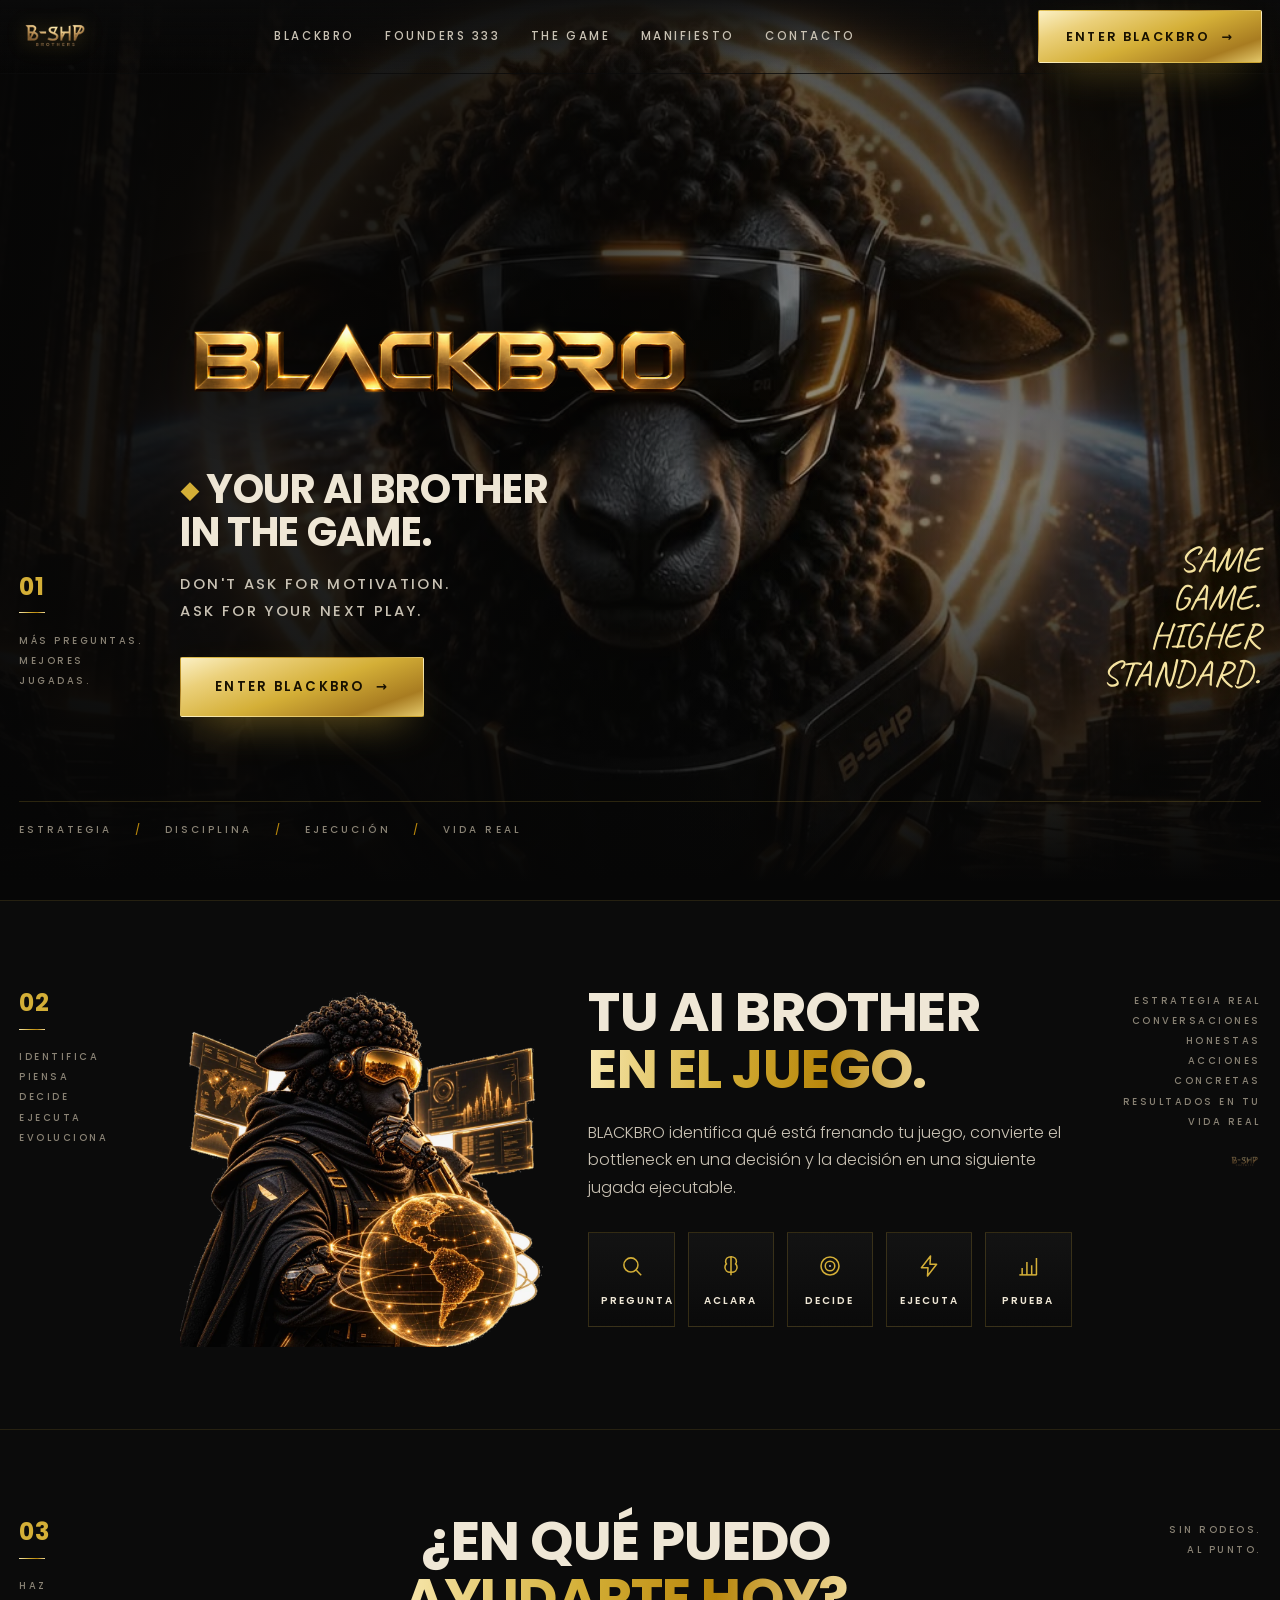
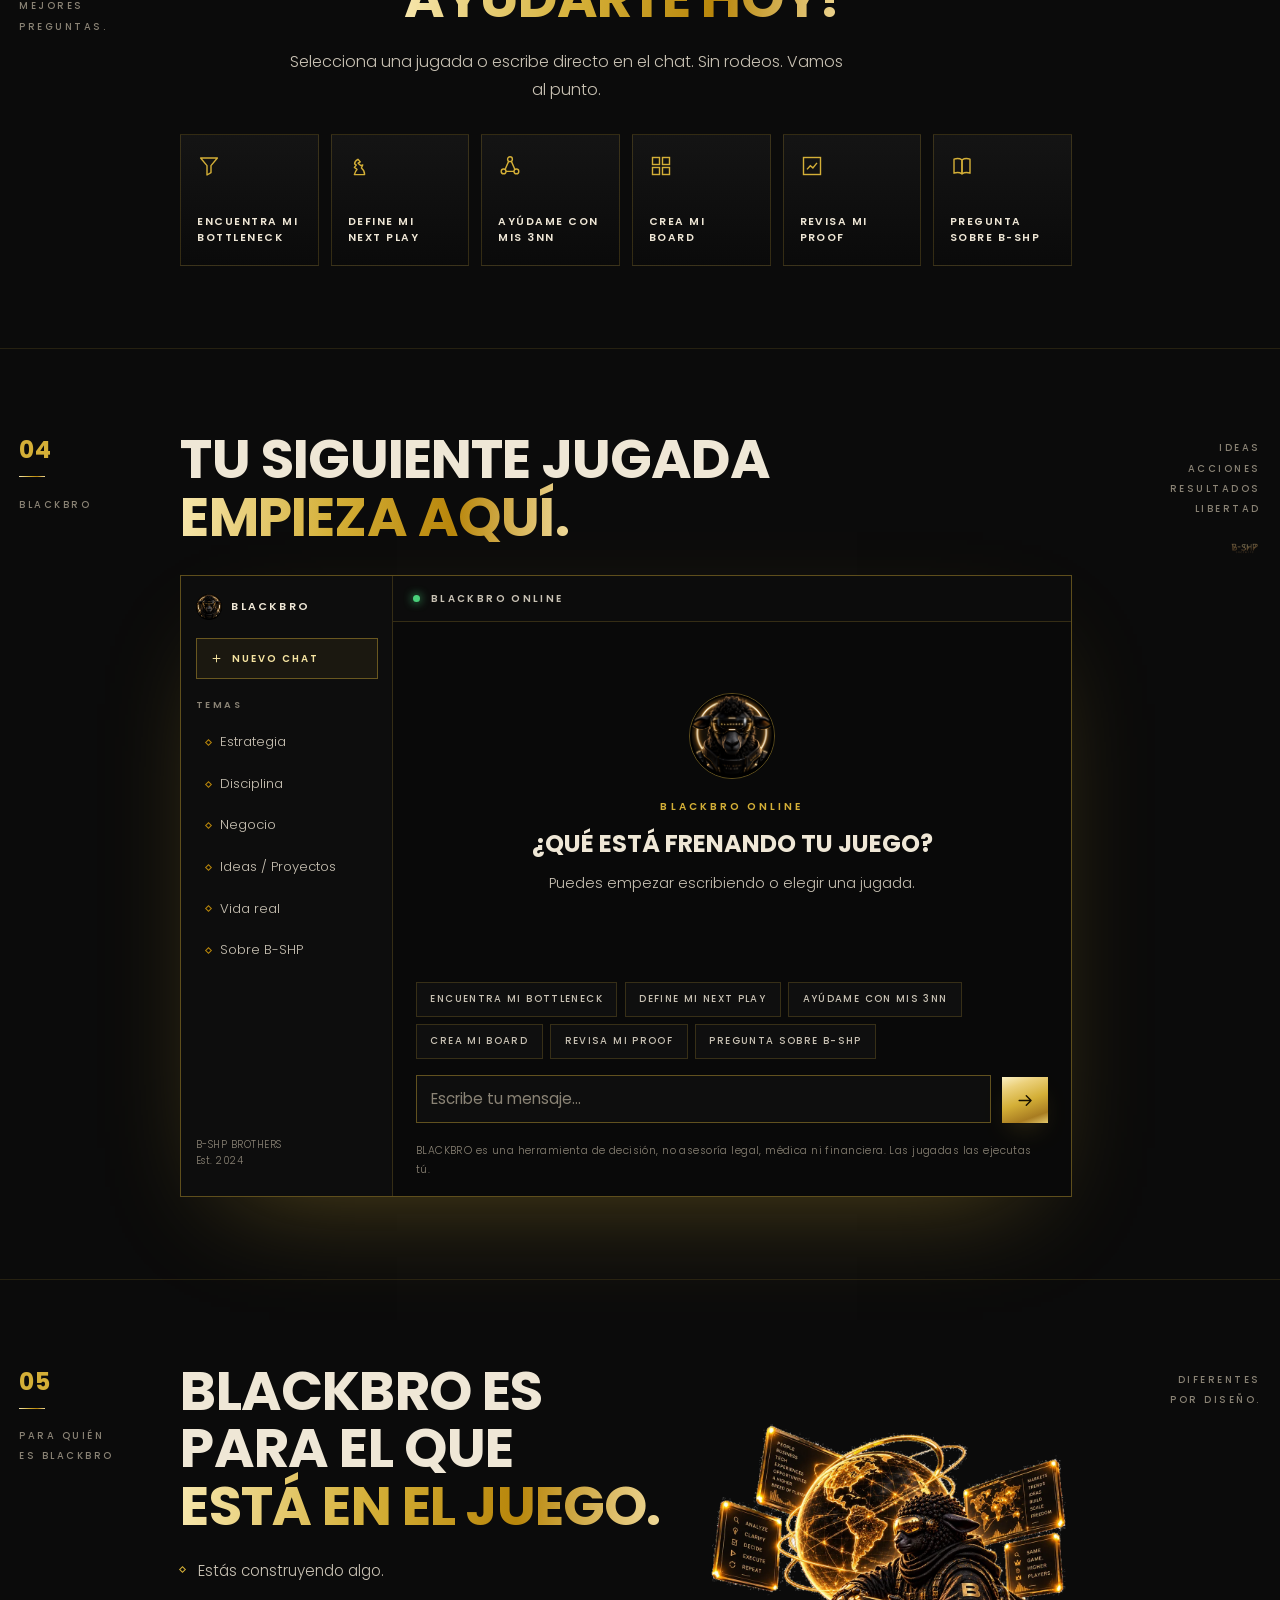
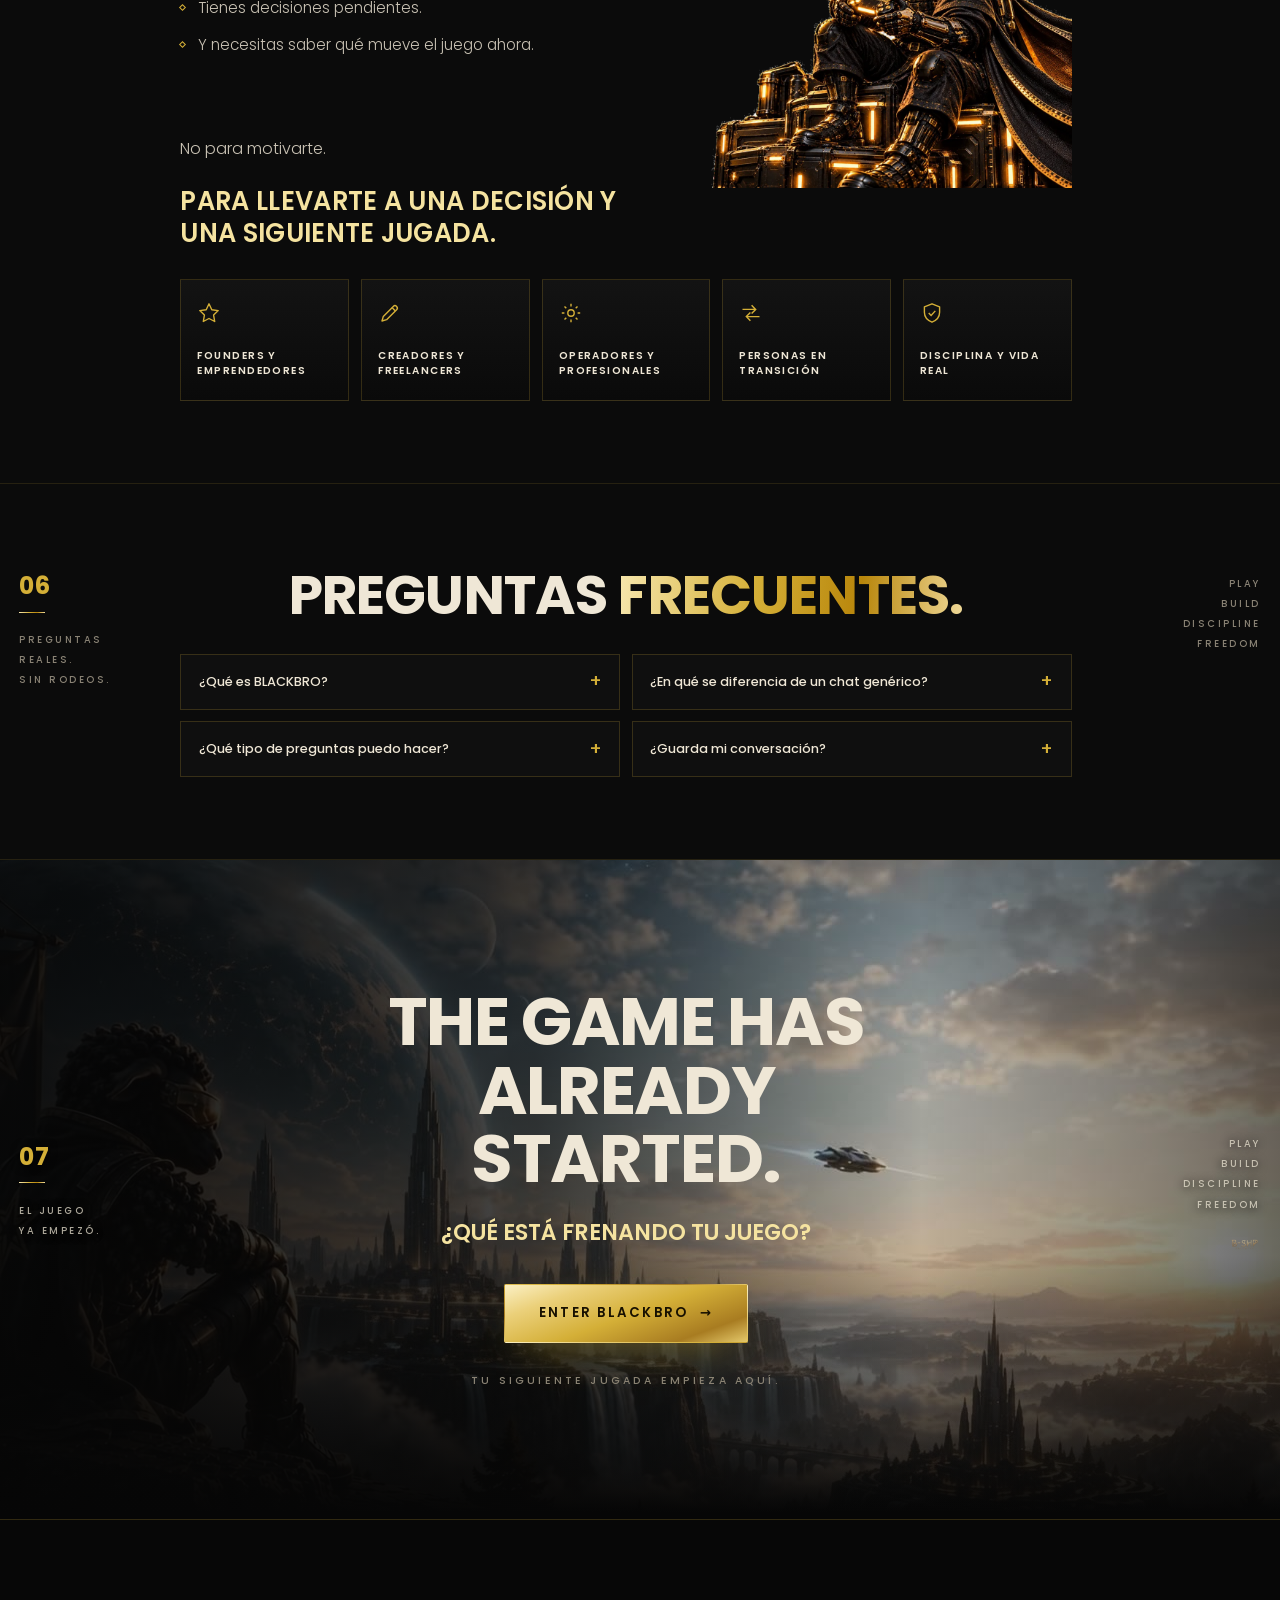
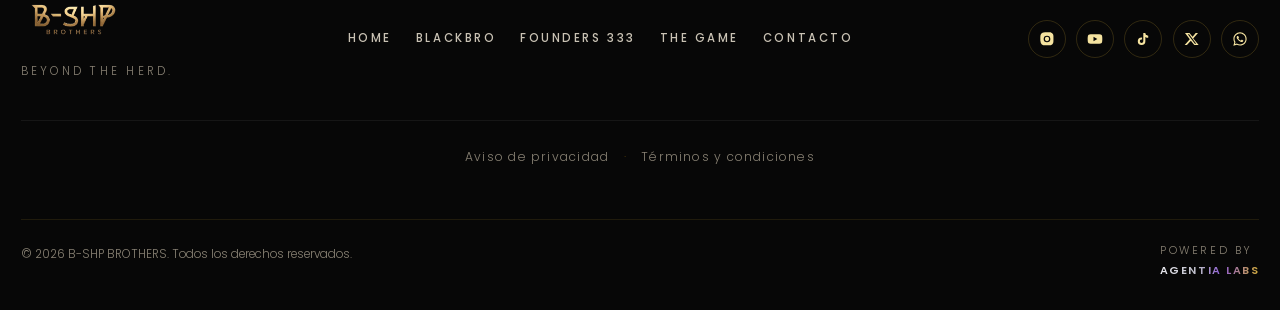
==== commit e4930b2f: "Agrega Founders333 y actualiza Blackbro" ====
--- a/web/blackbro/index.html
+++ b/web/blackbro/index.html
@@ -30,8 +30,7 @@
     </a>
     <nav class="nav__links" id="navLinks">
       <a href="#top">BlackBro</a>
-      <!-- FOUNDERS333 · la segunda sección nueva todavía no existe.
-           Se descomenta el día que se construya: <a href="../founders333/index.html">Founders333</a> -->
+      <a href="../founders333/index.html">Founders 333</a>
       <a href="../thegame/index.html">The Game</a>
       <a href="../index.html#manifiesto">Manifiesto</a>
       <a href="../legal/contacto.html">Contacto</a>
@@ -93,8 +92,8 @@
 
     <div class="bb__body">
       <div class="bb-split">
-        <div class="bb-split__media" data-rv>
-          <img src="../assets/img/blackbro/strategist.jpg" alt="BLACKBRO analizando el mapa del juego" loading="lazy">
+        <div class="bb-split__media bb-split__media--recorte" data-rv>
+          <img src="../assets/img/blackbro/strategist.webp" alt="BLACKBRO analizando el mapa del juego" loading="lazy">
         </div>
 
         <div class="stack">
@@ -150,7 +149,7 @@
       <p>Haz<br>mejores<br>preguntas.</p>
     </div>
 
-    <div class="bb__body">
+    <div class="bb__body bb__body--centro">
       <div class="stack" style="max-width:680px">
         <h2 class="h-lg" data-rv data-rv-d="1">¿En qué puedo <span class="oro">ayudarte hoy?</span></h2>
         <p class="lead" data-rv data-rv-d="2">
@@ -197,26 +196,12 @@
   <div class="bb__in">
     <div class="bb__rail bb__rail--l" data-rv>
       <span class="bb__num">04</span>
-      <p>Una experiencia<br>diseñada para<br>jugar en serio.</p>
+      <p>BlackBro</p>
     </div>
 
     <div class="bb__body">
-      <div class="bb-split" style="align-items:end">
-        <div class="stack">
-          <p class="eyebrow" data-rv>El producto</p>
-          <h2 class="h-lg" data-rv data-rv-d="1">Tu siguiente jugada<br><span class="oro">empieza aquí.</span></h2>
-        </div>
-
-        <div>
-          <ul class="bb-checks bb-checks--dos" data-rv data-rv-d="2">
-            <li><svg viewBox="0 0 24 24" aria-hidden="true"><circle cx="12" cy="12" r="9"/><path d="M8 12.3l2.7 2.7L16.2 9.4"/></svg> Conversaciones en tiempo real</li>
-            <li><svg viewBox="0 0 24 24" aria-hidden="true"><circle cx="12" cy="12" r="9"/><path d="M8 12.3l2.7 2.7L16.2 9.4"/></svg> Respuestas claras y accionables</li>
-            <li><svg viewBox="0 0 24 24" aria-hidden="true"><circle cx="12" cy="12" r="9"/><path d="M8 12.3l2.7 2.7L16.2 9.4"/></svg> Contexto del ecosistema B-SHP</li>
-            <li><svg viewBox="0 0 24 24" aria-hidden="true"><circle cx="12" cy="12" r="9"/><path d="M8 12.3l2.7 2.7L16.2 9.4"/></svg> Herramientas y frameworks</li>
-            <li><svg viewBox="0 0 24 24" aria-hidden="true"><circle cx="12" cy="12" r="9"/><path d="M8 12.3l2.7 2.7L16.2 9.4"/></svg> Enfoque en ejecución</li>
-            <li><svg viewBox="0 0 24 24" aria-hidden="true"><circle cx="12" cy="12" r="9"/><path d="M8 12.3l2.7 2.7L16.2 9.4"/></svg> Interfaz limpia, sin distracciones</li>
-          </ul>
-        </div>
+      <div class="stack" data-rv>
+        <h2 class="h-lg" data-rv data-rv-d="1">Tu siguiente jugada<br><span class="oro">empieza aquí.</span></h2>
       </div>
 
       <!-- ===== LA CAJA DEL CHAT ===== -->
@@ -311,18 +296,12 @@
             <li>Y necesitas saber qué mueve el juego ahora.</li>
           </ul>
 
-          <p class="lead" data-rv data-rv-d="3">
-            Entre ruido, pendientes, ideas y negociación interna, puedes perder claridad
-            sobre qué hacer después.
-          </p>
-
-          <p class="punch respira" data-rv data-rv-d="3">BLACKBRO entra ahí.</p>
-          <p class="lead" data-rv data-rv-d="4">No para motivarte.</p>
+          <p class="lead respira" data-rv data-rv-d="3">No para motivarte.</p>
           <p class="punch punch--oro" data-rv data-rv-d="4">Para llevarte a una decisión y una siguiente jugada.</p>
         </div>
 
-        <div class="bb-split__media" data-rv data-rv-d="2">
-          <img src="../assets/img/blackbro/skyline.jpg" alt="El mundo B-SHP visto desde arriba" loading="lazy">
+        <div class="bb-split__media bb-split__media--recorte" data-rv data-rv-d="2">
+          <img src="../assets/img/blackbro/player.webp" alt="BLACKBRO sentado sobre el tablero del juego" loading="lazy">
         </div>
       </div>
 
@@ -376,7 +355,7 @@
       <p>Preguntas<br>reales.<br>Sin rodeos.</p>
     </div>
 
-    <div class="bb__body">
+    <div class="bb__body bb__body--centro">
       <h2 class="h-lg" data-rv data-rv-d="1">Preguntas <span class="oro">frecuentes.</span></h2>
 
       <div class="bb-faq" data-rv data-rv-d="2">
@@ -417,7 +396,7 @@
       <p>El juego<br>ya empezó.</p>
     </div>
 
-    <div>
+    <div class="bbfinal__copy">
       <h2 class="bbfinal__h" data-rv data-rv-d="1">The game has already started.</h2>
       <p class="bbfinal__q" data-rv data-rv-d="2">¿Qué está frenando tu juego?</p>
       <div data-rv data-rv-d="3">
@@ -444,6 +423,7 @@
       <nav class="foot__links">
         <a href="../index.html">Home</a>
         <a href="#top">BlackBro</a>
+        <a href="../founders333/index.html">Founders 333</a>
         <a href="../thegame/index.html">The Game</a>
         <a href="../legal/contacto.html">Contacto</a>
       </nav>
--- a/web/assets/css/home-v2.css
+++ b/web/assets/css/home-v2.css
@@ -822,3 +822,8 @@
   .bbentrada__jugadas{grid-template-columns:repeat(2,minmax(0,1fr))}
 }
 @media (max-width:480px){.bbentrada__jugadas{grid-template-columns:minmax(0,1fr)}}
+
+/* La casilla de Founders 333 del mapa de marcas es la única que lleva a algún
+   sitio: se comporta como enlace sin dejar de verse como las otras ocho. */
+a.exp--link{display:block;text-decoration:none;color:inherit}
+a.exp--link:hover figcaption b{color:var(--oro-claro)}
--- a/web/assets/css/blackbro.css
+++ b/web/assets/css/blackbro.css
@@ -393,3 +393,43 @@
   padding:.75rem .95rem;font-size:.76rem;line-height:1.6;color:var(--oro-claro);letter-spacing:.04em;
 }
 .bbaviso b{font-family:var(--ff-display);font-weight:600;letter-spacing:.18em;text-transform:uppercase;font-size:.66rem}
+
+/* ============================================================
+   11. RONDA 18-SEP · las notas de Marce
+   ============================================================ */
+
+/* 03 y 06 — el cuerpo centrado. Los raíles laterales no se tocan: son
+   apoyo, no contenido, y siguen anclados a sus bordes. */
+.bb__body--centro{text-align:center}
+.bb__body--centro .stack{margin-inline:auto}
+
+/* El acordeón del FAQ se sigue leyendo de izquierda a derecha. Centrar
+   la respuesta dentro de la caja la volvería decorativa. */
+.bb__body--centro .bb-faq p{text-align:left}
+/* (.bb-play ya trae su propio text-align:left, no hace falta tocarlo) */
+
+/* 07 — el cierre completo centrado: titular, pregunta, botón y firma. */
+.bbfinal__copy{text-align:center}
+.bbfinal__copy .bbfinal__h{margin-inline:auto}
+
+/* 01 — el wordmark, un poco a la izquierda y algo más abajo, para que
+   caiga a la altura de los lentes. Se mueve con `transform` a propósito:
+   así no empuja al titular ni al botón. Si hay que afinarlo, es aquí y
+   sólo aquí. */
+.bbhero__wordmark{transform:translate(-2.4rem,.9rem)}
+@media (max-width:1180px){.bbhero__wordmark{transform:translate(-1.2rem,.6rem)}}
+/* En móvil el hero se apila y el vídeo se reencuadra: el logo vuelve a su sitio. */
+@media (max-width:820px){.bbhero__wordmark{transform:none}}
+
+/* 02 y 05 — las dos imágenes recortadas.
+   Llegaron con fondo (blanco una, damero de transparencia la otra) y Fer pidió
+   quitárselo. Al quedar sobre transparencia ya no son una foto dentro de un
+   marco: son la figura flotando sobre el negro. Por eso pierden el borde, el
+   velo oscuro y el recorte por `cover`, que les cortaría los paneles. */
+.bb-split__media--recorte img{
+  border:0;
+  object-fit:contain;
+  min-height:0;
+  background:transparent;
+}
+.bb-split__media--recorte::after{content:none}
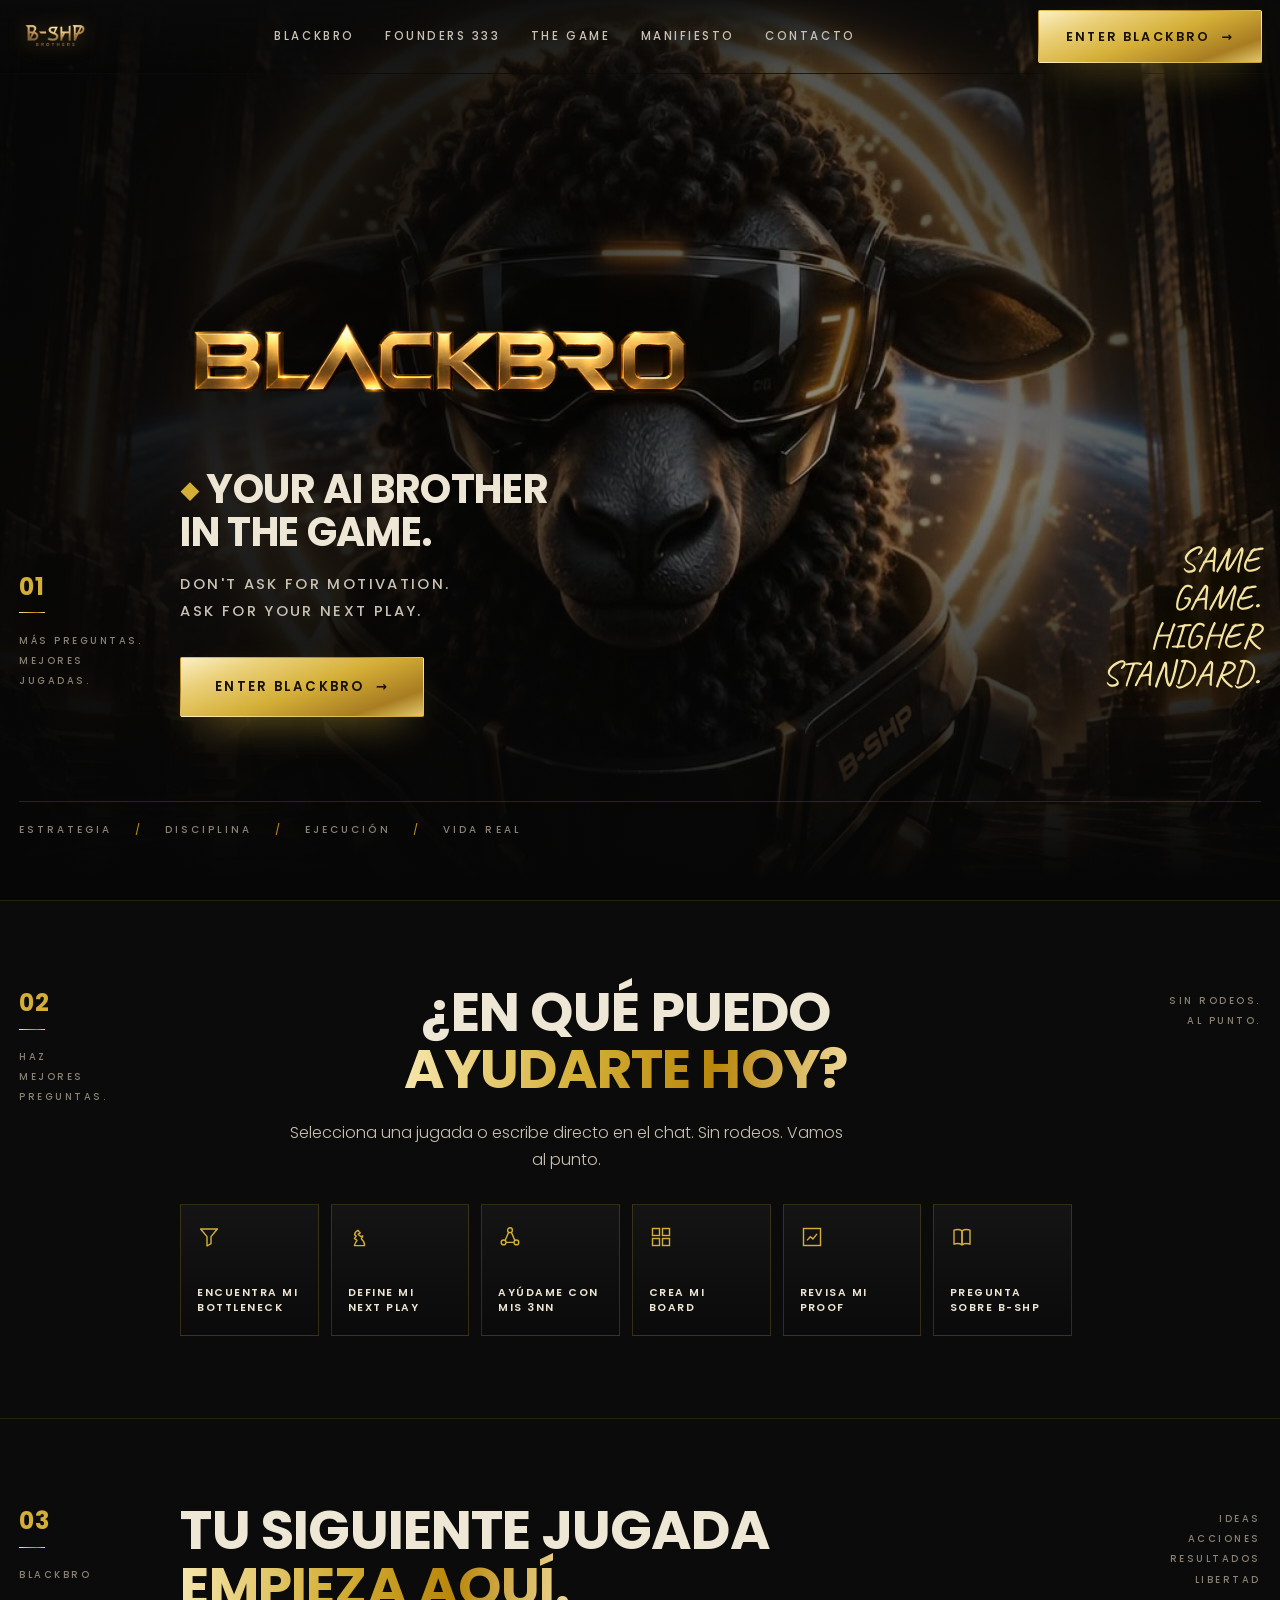
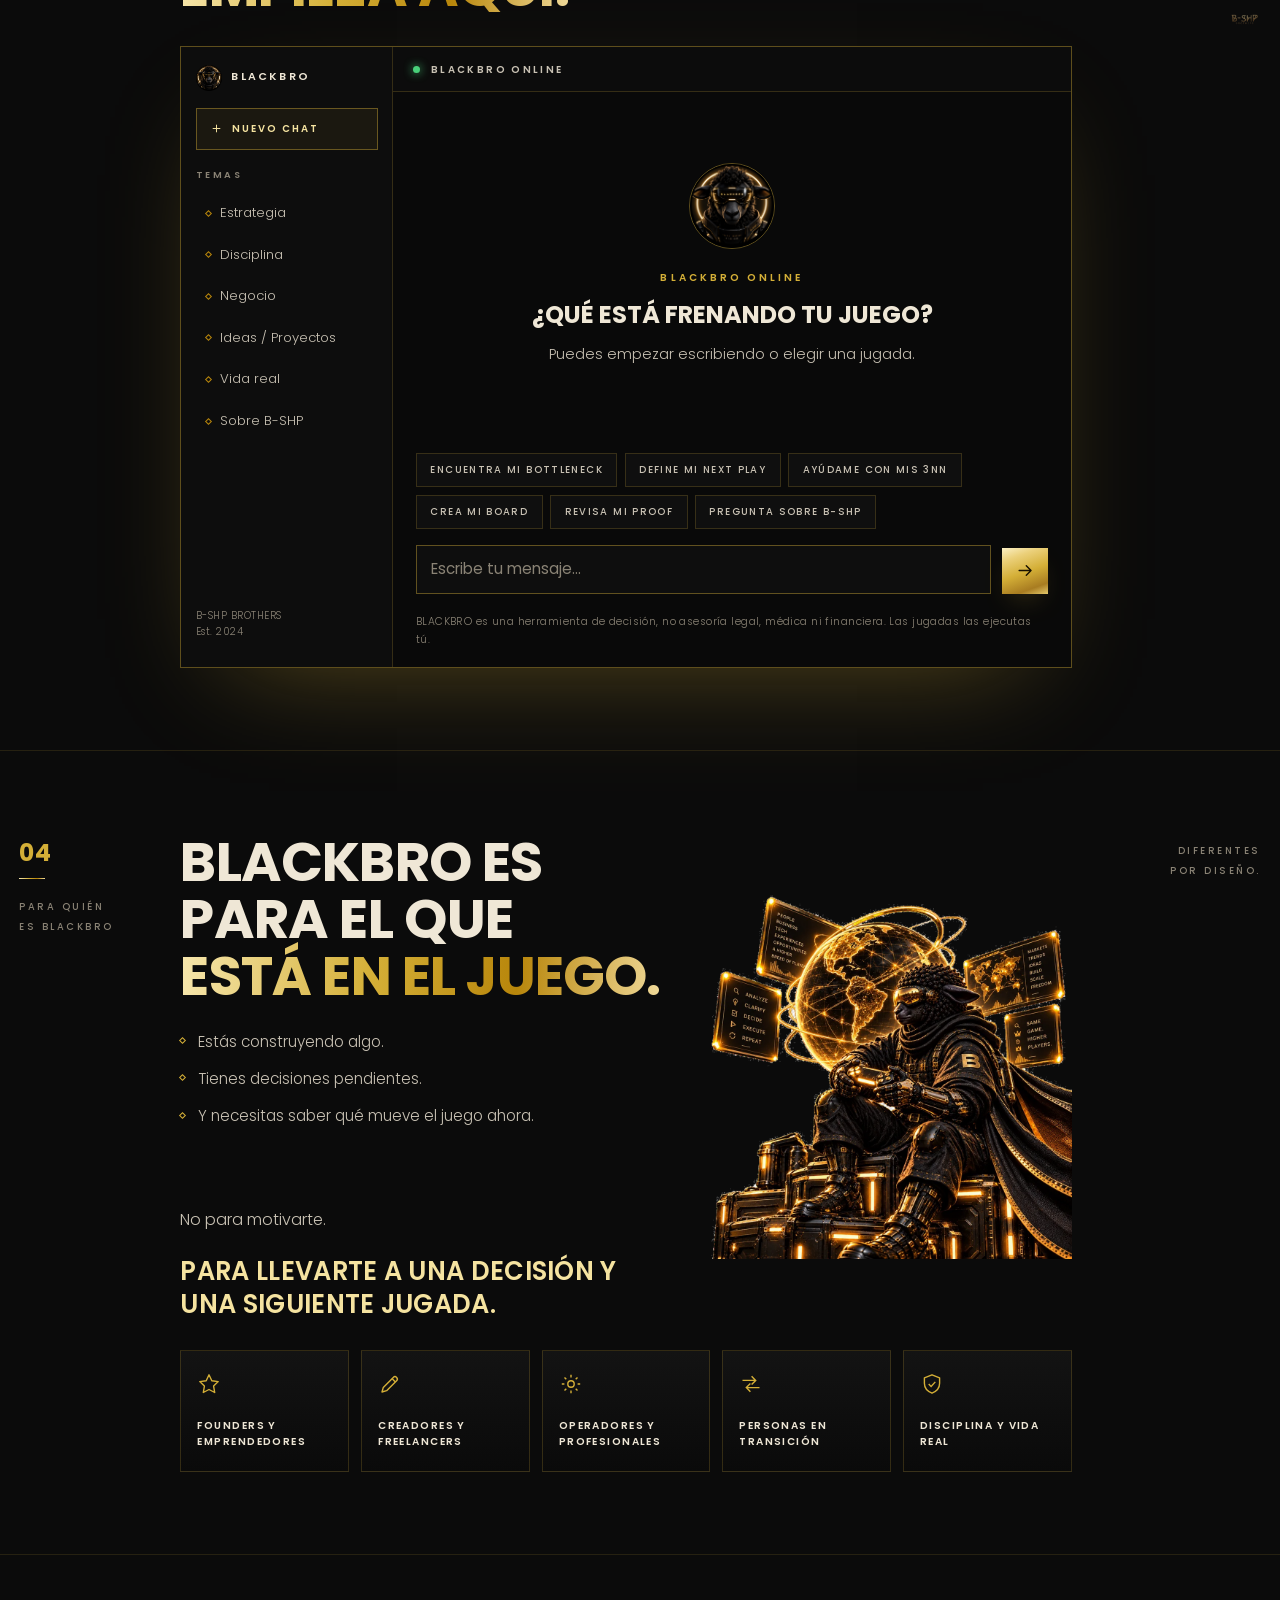
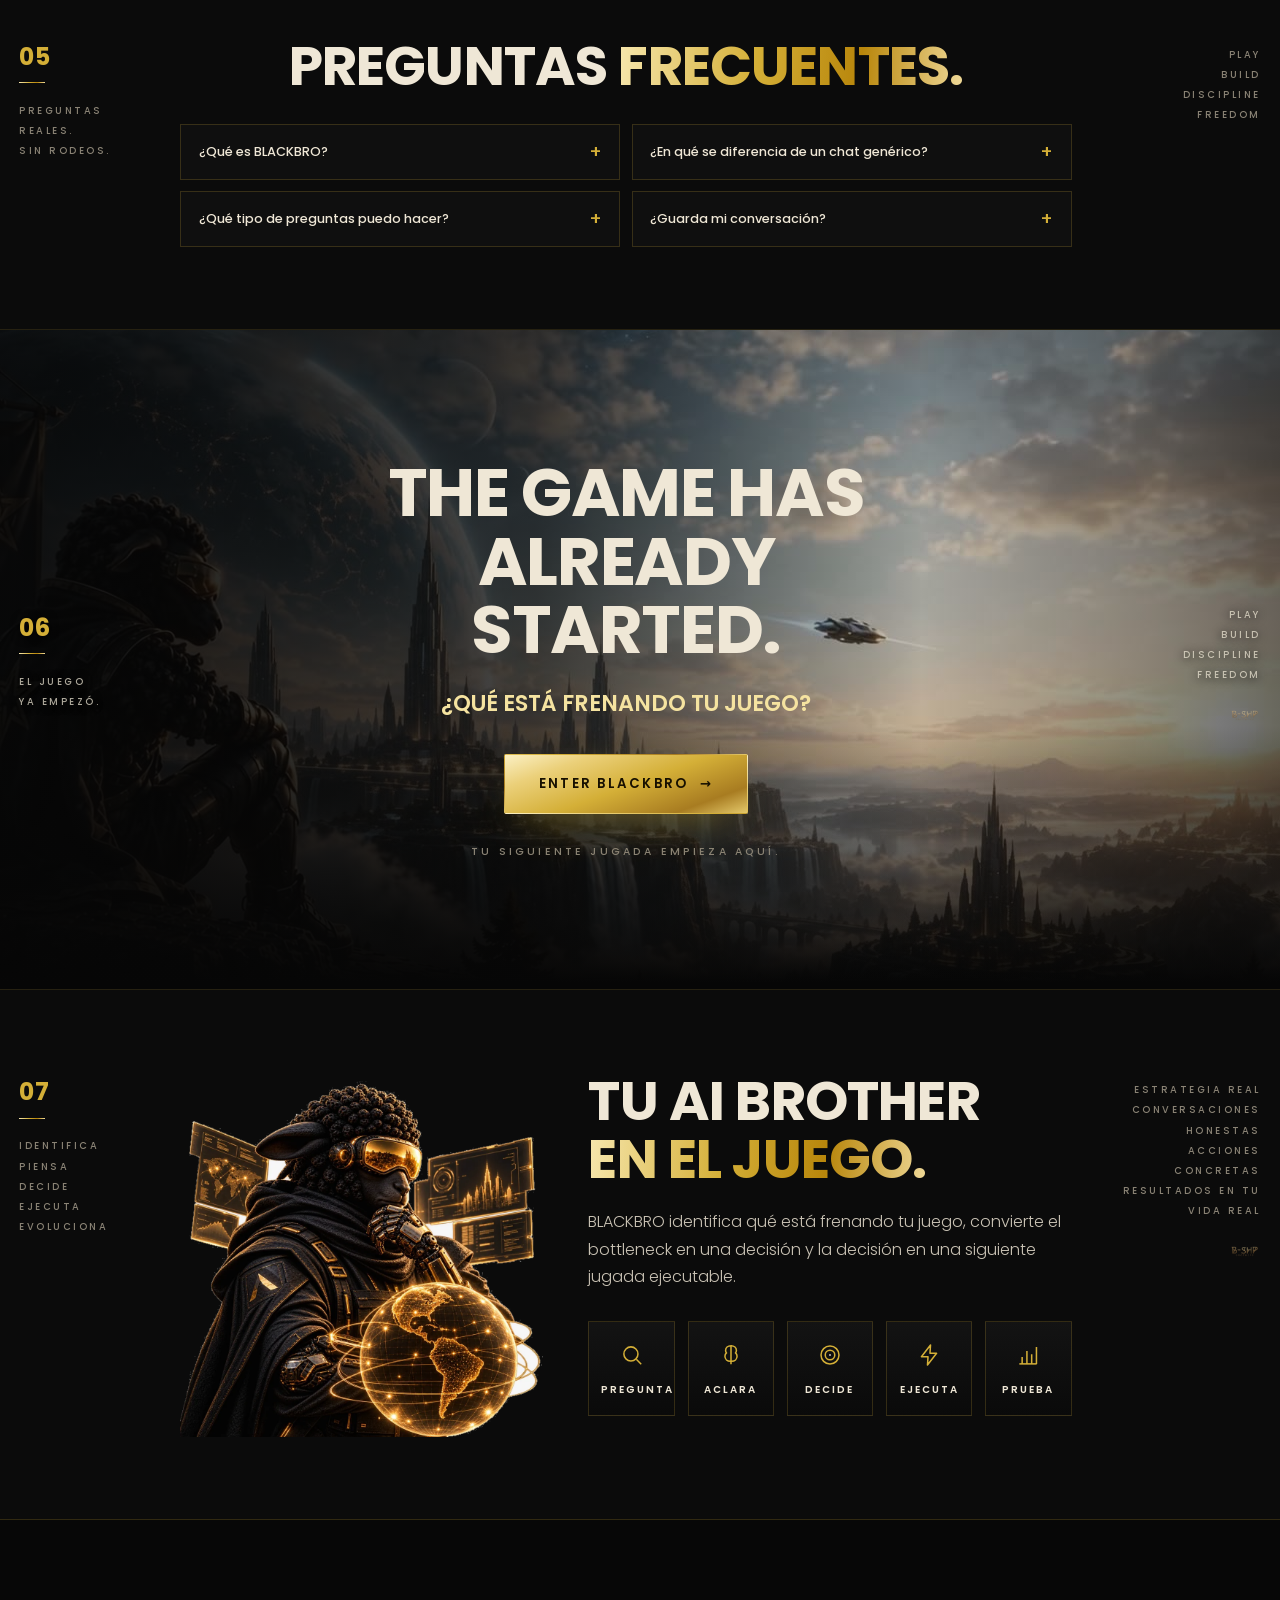
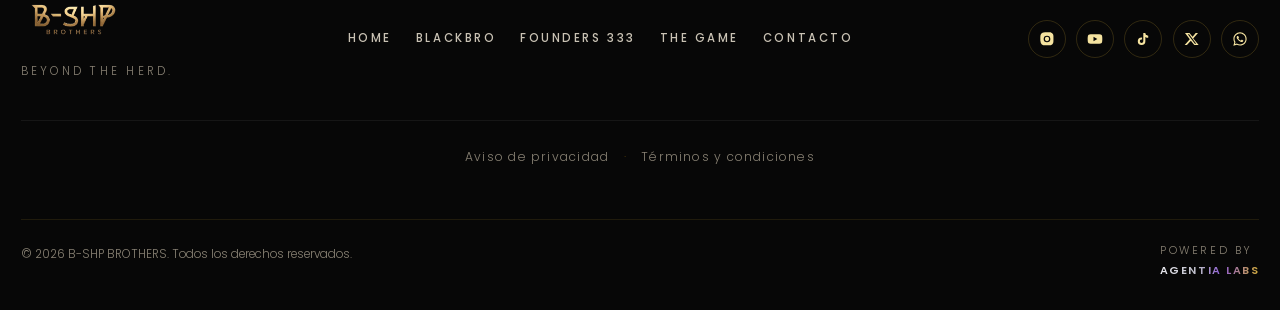
==== commit 07f32558: "ultimas Actualizaciones" ====
--- a/web/blackbro/index.html
+++ b/web/blackbro/index.html
@@ -82,61 +82,9 @@
   </div>
 </section>
 
-<!-- ============================== 02 · QUÉ ES ============================== -->
-<section class="bb" id="que-es">
-  <div class="bb__in">
-    <div class="bb__rail bb__rail--l" data-rv>
-      <span class="bb__num">02</span>
-      <p>Identifica<br>Piensa<br>Decide<br>Ejecuta<br>Evoluciona</p>
-    </div>
-
-    <div class="bb__body">
-      <div class="bb-split">
-        <div class="bb-split__media bb-split__media--recorte" data-rv>
-          <img src="../assets/img/blackbro/strategist.webp" alt="BLACKBRO analizando el mapa del juego" loading="lazy">
-        </div>
-
-        <div class="stack">
-          <h2 class="h-lg" data-rv data-rv-d="1">Tu AI brother<br><span class="oro">en el juego.</span></h2>
-          <p class="lead" data-rv data-rv-d="2">
-            BLACKBRO identifica qué está frenando tu juego, convierte el bottleneck
-            en una decisión y la decisión en una siguiente jugada ejecutable.
-          </p>
-
-          <div class="bb-pasos" data-rv data-rv-d="3">
-            <div class="bb-paso">
-              <svg viewBox="0 0 24 24" aria-hidden="true"><circle cx="11" cy="11" r="6.5"/><path d="M16 16l4.5 4.5"/></svg>
-              <b>Pregunta</b>
-            </div>
-            <div class="bb-paso">
-              <svg viewBox="0 0 24 24" aria-hidden="true"><path d="M12 3.5c-3 0-5 1.9-5 4.3 0 .9.3 1.6.8 2.3-.9.8-1.4 1.9-1.4 3.1 0 2.6 2.2 4.6 5 4.6h.6V3.5z"/><path d="M12 3.5c3 0 5 1.9 5 4.3 0 .9-.3 1.6-.8 2.3.9.8 1.4 1.9 1.4 3.1 0 2.6-2.2 4.6-5 4.6H12"/><path d="M12 17.8v2.7"/></svg>
-              <b>Aclara</b>
-            </div>
-            <div class="bb-paso">
-              <svg viewBox="0 0 24 24" aria-hidden="true"><circle cx="12" cy="12" r="8.3"/><circle cx="12" cy="12" r="4.4"/><circle cx="12" cy="12" r=".9" fill="currentColor" stroke="none"/></svg>
-              <b>Decide</b>
-            </div>
-            <div class="bb-paso">
-              <svg viewBox="0 0 24 24" aria-hidden="true"><path d="M13.4 2.8L5 13.6h6.1L10.6 21.2 19 10.4h-6.1z" stroke-linejoin="round"/></svg>
-              <b>Ejecuta</b>
-            </div>
-            <div class="bb-paso">
-              <svg viewBox="0 0 24 24" aria-hidden="true"><path d="M4 20.2h16"/><path d="M6.6 20.2v-6.4M11 20.2V8.4M15.4 20.2v-9M19.8 20.2V4.6"/></svg>
-              <b>Prueba</b>
-            </div>
-          </div>
-        </div>
-      </div>
-    </div>
-
-    <div class="bb__rail bb__rail--r" data-rv data-rv-d="2">
-      <p>Estrategia real<br>Conversaciones honestas<br>Acciones concretas<br>Resultados en tu vida real</p>
-      <span class="bb__mark"><img src="../assets/img/logo-wordmark-v2.png" alt=""></span>
-    </div>
-  </div>
-</section>
-
-<!-- ============================== 03 · LAS 6 JUGADAS · FROZEN ==============================
+
+
+<!-- ============================== 02 · LAS 6 JUGADAS · FROZEN ==============================
      Los seis textos son los del BUILD MASTER V1.1 (03) y están congelados:
      no se reescriben, no se traducen, no se reordenan.
      Comportamiento: tocar una jugada NO envía mensaje. Activa el chat y
@@ -145,7 +93,7 @@
 <section class="bb" id="jugadas">
   <div class="bb__in">
     <div class="bb__rail bb__rail--l" data-rv>
-      <span class="bb__num">03</span>
+      <span class="bb__num">02</span>
       <p>Haz<br>mejores<br>preguntas.</p>
     </div>
 
@@ -191,11 +139,11 @@
   </div>
 </section>
 
-<!-- ============================== 04 · EL PRODUCTO ============================== -->
+<!-- ============================== 03 · EL PRODUCTO ============================== -->
 <section class="bb bbchat" id="chat">
   <div class="bb__in">
     <div class="bb__rail bb__rail--l" data-rv>
-      <span class="bb__num">04</span>
+      <span class="bb__num">03</span>
       <p>BlackBro</p>
     </div>
 
@@ -277,11 +225,11 @@
   </div>
 </section>
 
-<!-- ============================== 05 · PARA QUIÉN ES · V1.1 · 05 ============================== -->
+<!-- ============================== 04 · PARA QUIÉN ES · V1.1 · 05 ============================== -->
 <section class="bb" id="para-quien">
   <div class="bb__in">
     <div class="bb__rail bb__rail--l" data-rv>
-      <span class="bb__num">05</span>
+      <span class="bb__num">04</span>
       <p>Para quién<br>es BlackBro</p>
     </div>
 
@@ -335,7 +283,7 @@
   </div>
 </section>
 
-<!-- ============================== 06 · FAQ ==============================
+<!-- ============================== 05 · FAQ ==============================
      ⚠️ ACCESS RULE (V1.1 · 06): hasta que Fer defina si BLACKBRO V1 es
      público / acceso B-SHP / beta / gated, NO se publica ninguna respuesta
      sobre precio, membresía, disponibilidad o elegibilidad.
@@ -351,7 +299,7 @@
 <section class="bb" id="faq">
   <div class="bb__in">
     <div class="bb__rail bb__rail--l" data-rv>
-      <span class="bb__num">06</span>
+      <span class="bb__num">05</span>
       <p>Preguntas<br>reales.<br>Sin rodeos.</p>
     </div>
 
@@ -384,7 +332,7 @@
   </div>
 </section>
 
-<!-- ============================== 07 · CIERRE ============================== -->
+<!-- ============================== 06 · CIERRE ============================== -->
 <section class="bbfinal" id="cierre">
   <div class="bbfinal__media">
     <video autoplay muted loop playsinline preload="none" poster="../assets/img/blackbro/final-poster.jpg" data-lazy="../assets/video/blackbro/final.mp4"></video>
@@ -392,7 +340,7 @@
 
   <div class="bbfinal__in">
     <div class="bb__rail bb__rail--l" data-rv>
-      <span class="bb__num">07</span>
+      <span class="bb__num">06</span>
       <p>El juego<br>ya empezó.</p>
     </div>
 
@@ -407,6 +355,60 @@
 
     <div class="bb__rail bb__rail--r" data-rv data-rv-d="2">
       <p>Play<br>Build<br>Discipline<br>Freedom</p>
+      <span class="bb__mark"><img src="../assets/img/logo-wordmark-v2.png" alt=""></span>
+    </div>
+  </div>
+</section>
+
+<!-- ============================== 07 · QUÉ ES ============================== -->
+<section class="bb" id="que-es">
+  <div class="bb__in">
+    <div class="bb__rail bb__rail--l" data-rv>
+      <span class="bb__num">07</span>
+      <p>Identifica<br>Piensa<br>Decide<br>Ejecuta<br>Evoluciona</p>
+    </div>
+
+    <div class="bb__body">
+      <div class="bb-split">
+        <div class="bb-split__media bb-split__media--recorte" data-rv>
+          <img src="../assets/img/blackbro/strategist.webp" alt="BLACKBRO analizando el mapa del juego" loading="lazy">
+        </div>
+
+        <div class="stack">
+          <h2 class="h-lg" data-rv data-rv-d="1">Tu AI brother<br><span class="oro">en el juego.</span></h2>
+          <p class="lead" data-rv data-rv-d="2">
+            BLACKBRO identifica qué está frenando tu juego, convierte el bottleneck
+            en una decisión y la decisión en una siguiente jugada ejecutable.
+          </p>
+
+          <div class="bb-pasos" data-rv data-rv-d="3">
+            <div class="bb-paso">
+              <svg viewBox="0 0 24 24" aria-hidden="true"><circle cx="11" cy="11" r="6.5"/><path d="M16 16l4.5 4.5"/></svg>
+              <b>Pregunta</b>
+            </div>
+            <div class="bb-paso">
+              <svg viewBox="0 0 24 24" aria-hidden="true"><path d="M12 3.5c-3 0-5 1.9-5 4.3 0 .9.3 1.6.8 2.3-.9.8-1.4 1.9-1.4 3.1 0 2.6 2.2 4.6 5 4.6h.6V3.5z"/><path d="M12 3.5c3 0 5 1.9 5 4.3 0 .9-.3 1.6-.8 2.3.9.8 1.4 1.9 1.4 3.1 0 2.6-2.2 4.6-5 4.6H12"/><path d="M12 17.8v2.7"/></svg>
+              <b>Aclara</b>
+            </div>
+            <div class="bb-paso">
+              <svg viewBox="0 0 24 24" aria-hidden="true"><circle cx="12" cy="12" r="8.3"/><circle cx="12" cy="12" r="4.4"/><circle cx="12" cy="12" r=".9" fill="currentColor" stroke="none"/></svg>
+              <b>Decide</b>
+            </div>
+            <div class="bb-paso">
+              <svg viewBox="0 0 24 24" aria-hidden="true"><path d="M13.4 2.8L5 13.6h6.1L10.6 21.2 19 10.4h-6.1z" stroke-linejoin="round"/></svg>
+              <b>Ejecuta</b>
+            </div>
+            <div class="bb-paso">
+              <svg viewBox="0 0 24 24" aria-hidden="true"><path d="M4 20.2h16"/><path d="M6.6 20.2v-6.4M11 20.2V8.4M15.4 20.2v-9M19.8 20.2V4.6"/></svg>
+              <b>Prueba</b>
+            </div>
+          </div>
+        </div>
+      </div>
+    </div>
+
+    <div class="bb__rail bb__rail--r" data-rv data-rv-d="2">
+      <p>Estrategia real<br>Conversaciones honestas<br>Acciones concretas<br>Resultados en tu vida real</p>
       <span class="bb__mark"><img src="../assets/img/logo-wordmark-v2.png" alt=""></span>
     </div>
   </div>
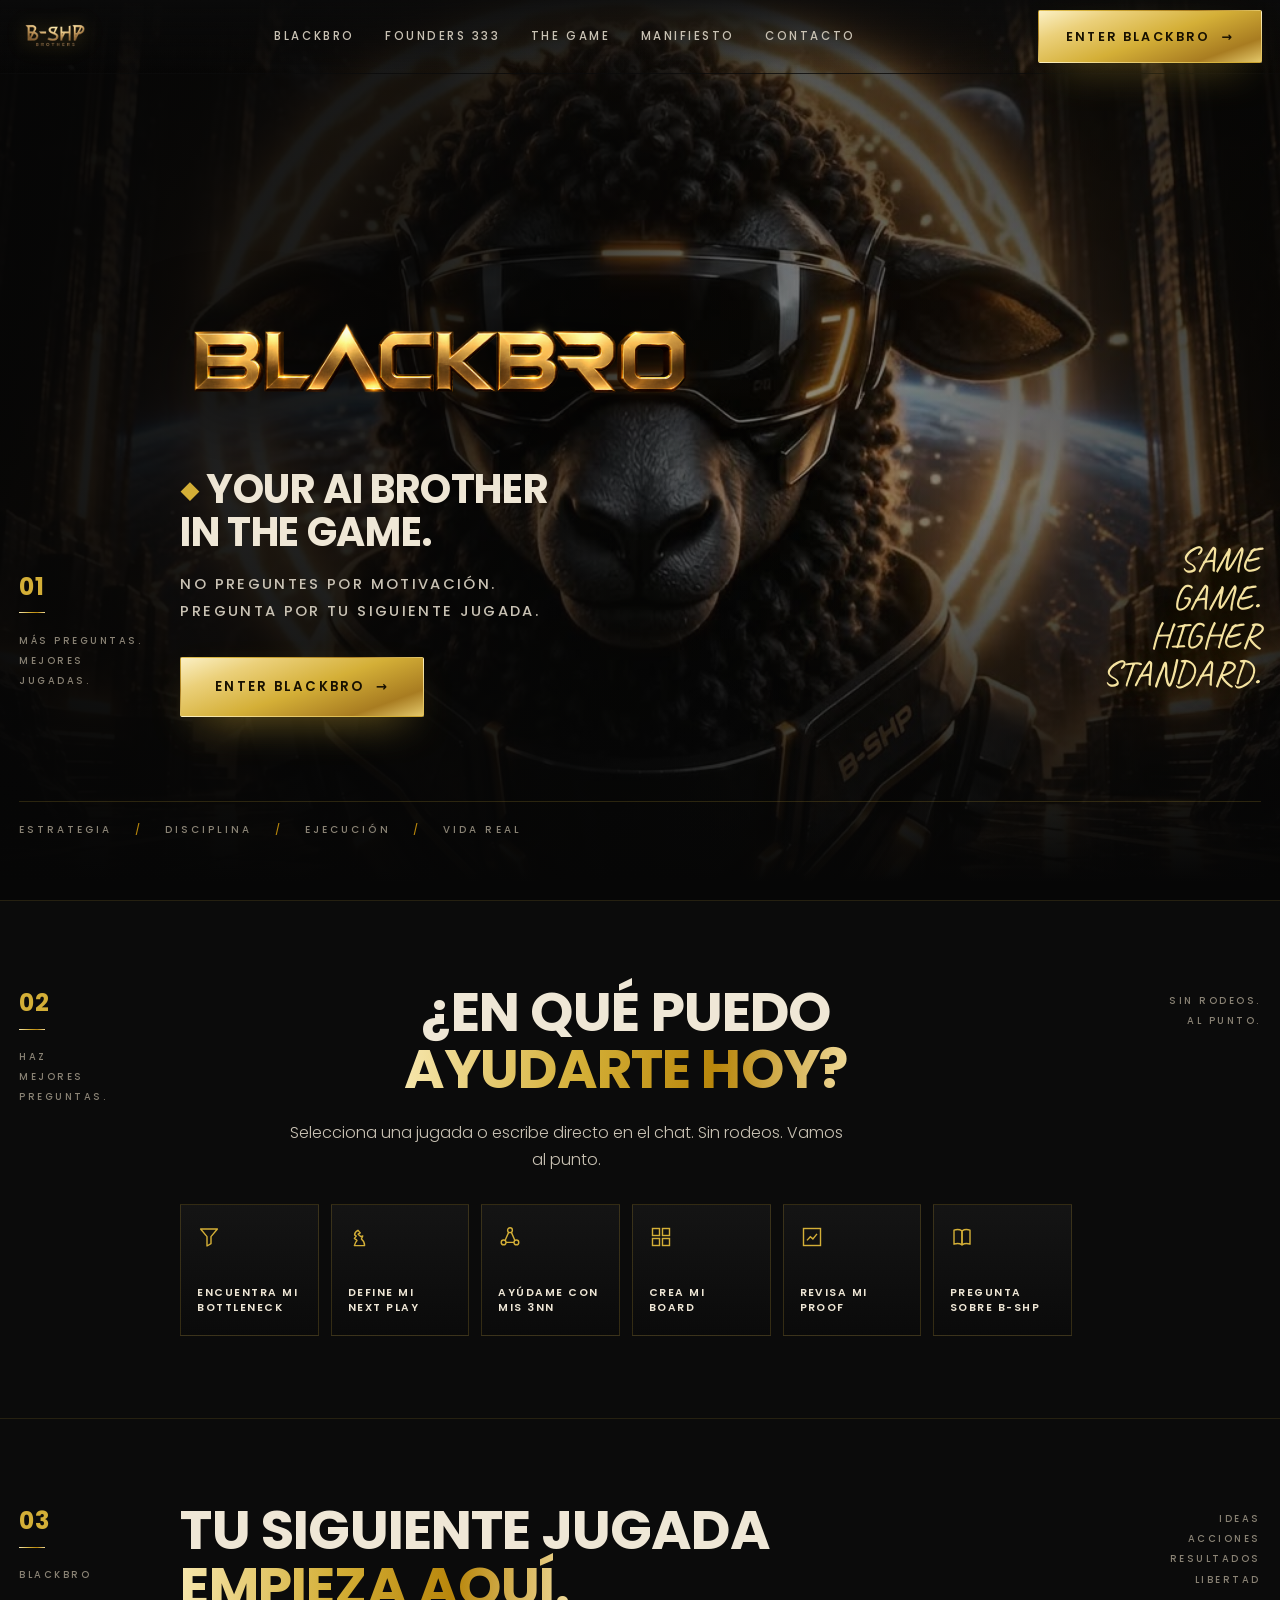
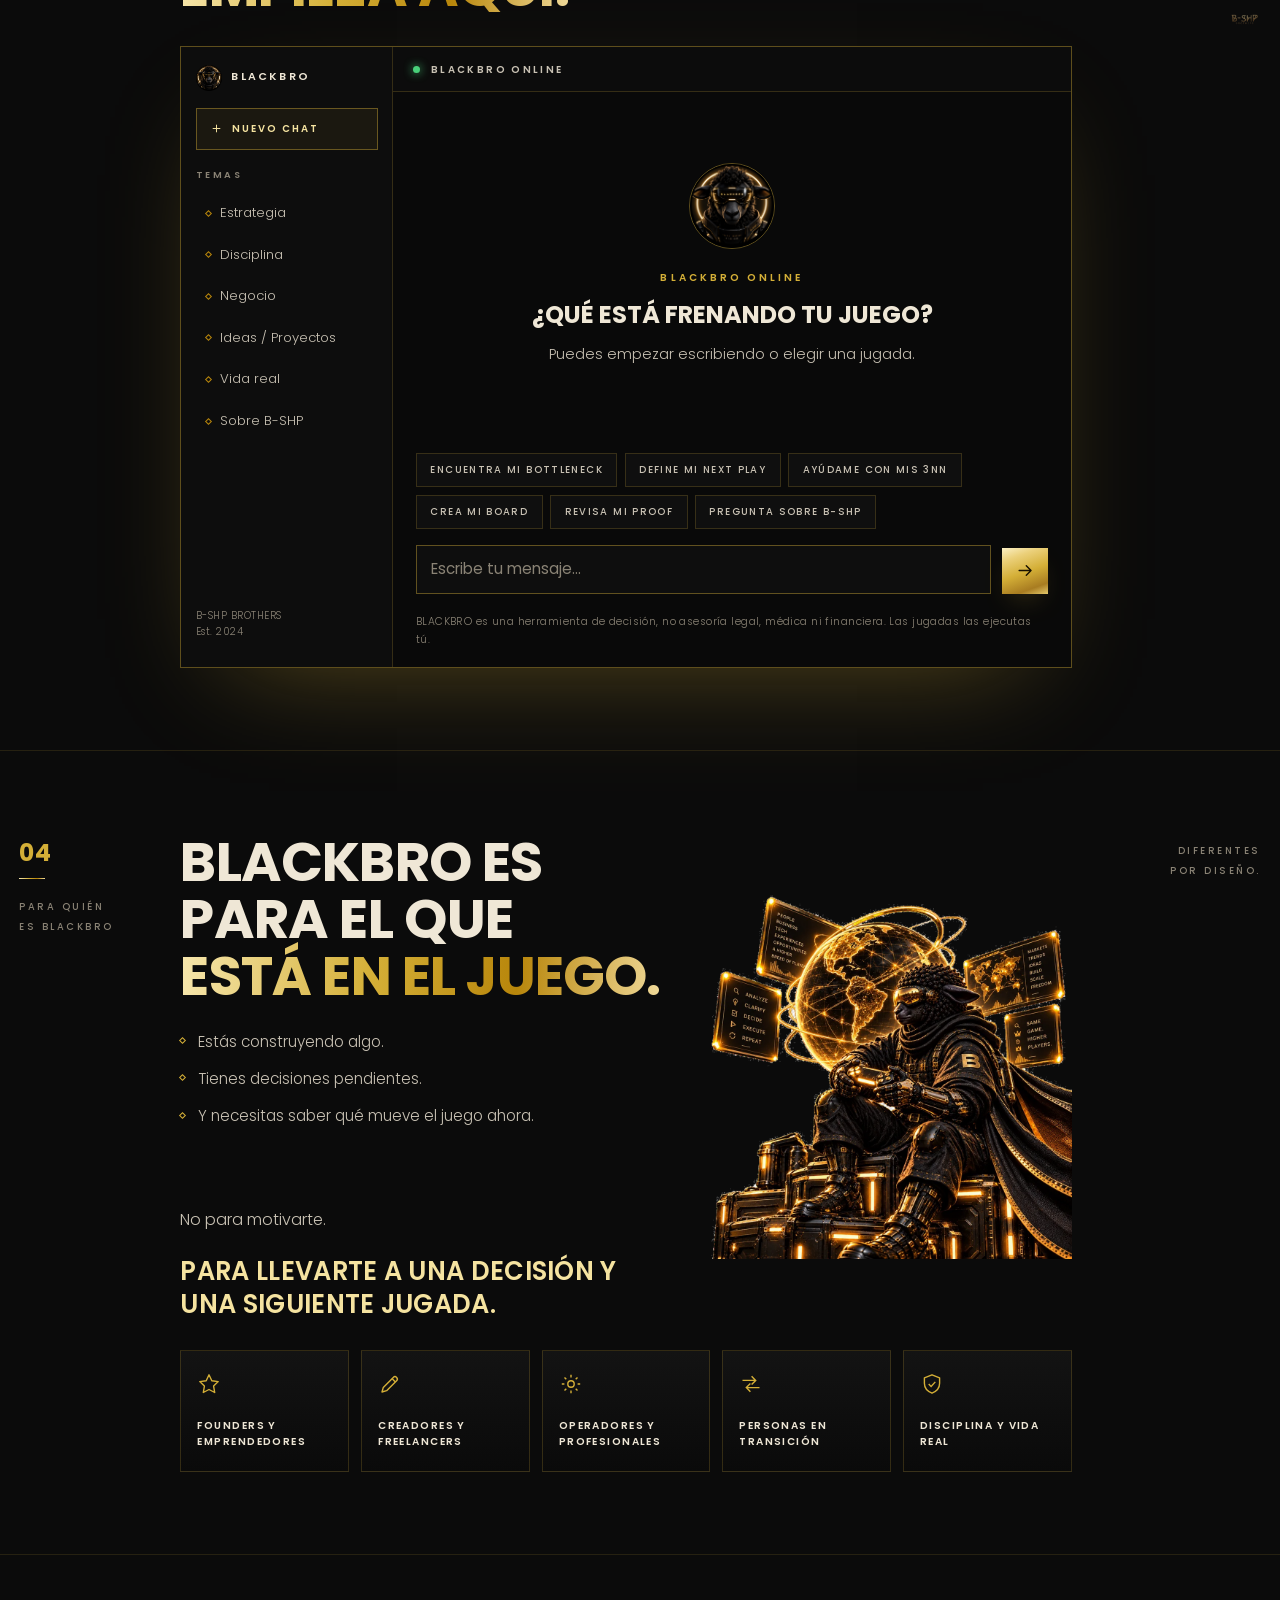
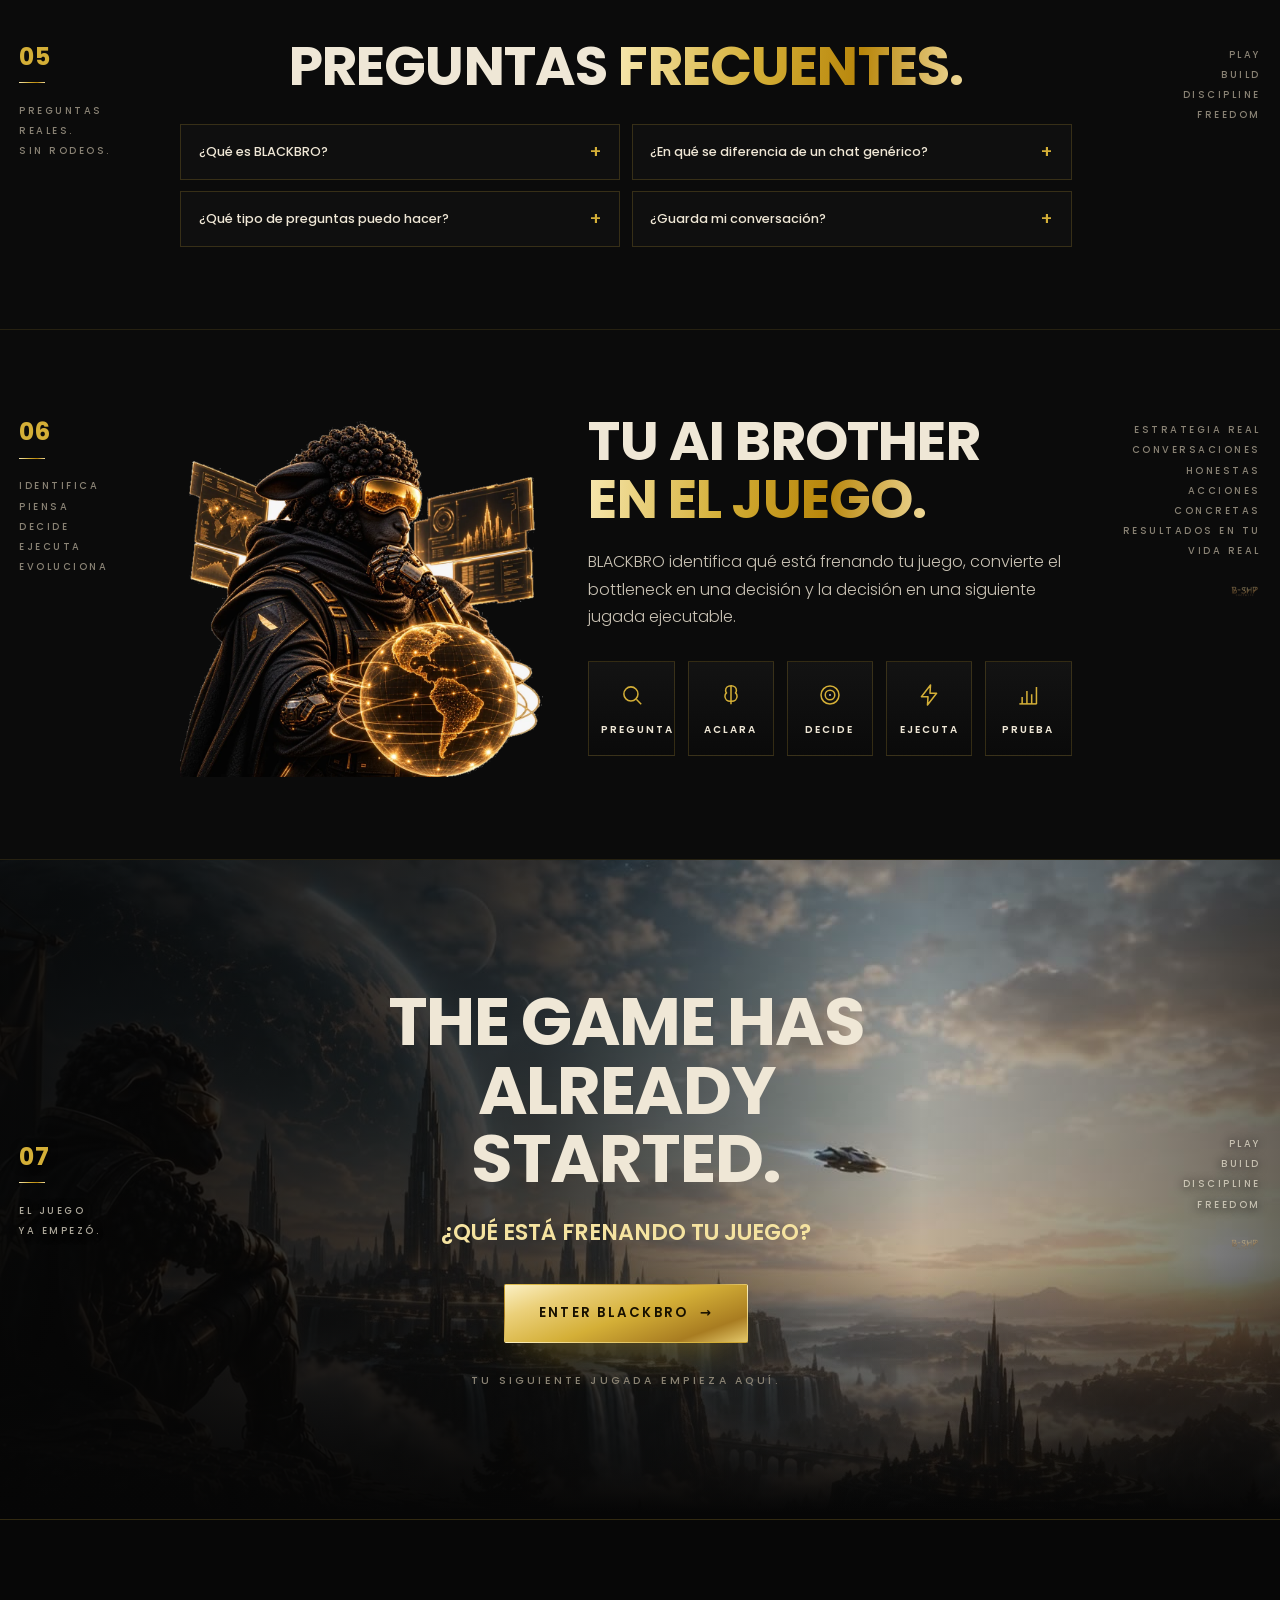
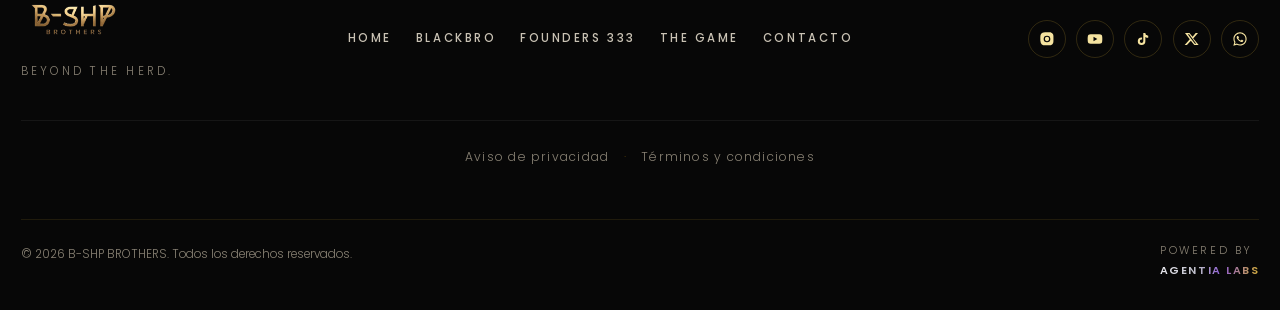
==== commit 9573fc14: "Segunda tanda de Fer: VSL, WhatsApp en Founders y START BUILDING HOME - START BUILDING: logo B-SHP B" ====
--- a/web/blackbro/index.html
+++ b/web/blackbro/index.html
@@ -66,7 +66,7 @@
       </h1>
 
       <p class="bbhero__sub" data-rv data-rv-d="2">
-        Don't ask for motivation.<br>Ask for your next play.
+        No preguntes por motivación.<br>Pregunta por tu siguiente jugada.
       </p>
 
       <div data-rv data-rv-d="3">
@@ -332,39 +332,13 @@
   </div>
 </section>
 
-<!-- ============================== 06 · CIERRE ============================== -->
-<section class="bbfinal" id="cierre">
-  <div class="bbfinal__media">
-    <video autoplay muted loop playsinline preload="none" poster="../assets/img/blackbro/final-poster.jpg" data-lazy="../assets/video/blackbro/final.mp4"></video>
-  </div>
-
-  <div class="bbfinal__in">
-    <div class="bb__rail bb__rail--l" data-rv>
-      <span class="bb__num">06</span>
-      <p>El juego<br>ya empezó.</p>
-    </div>
-
-    <div class="bbfinal__copy">
-      <h2 class="bbfinal__h" data-rv data-rv-d="1">The game has already started.</h2>
-      <p class="bbfinal__q" data-rv data-rv-d="2">¿Qué está frenando tu juego?</p>
-      <div data-rv data-rv-d="3">
-        <a class="btn btn--gold btn--lg" href="#chat" data-bb-enter data-bb-cta="enter_blackbro" data-bb-loc="cierre">Enter BlackBro <i>&rarr;</i></a>
-      </div>
-      <p class="bbfinal__firma" data-rv data-rv-d="4">Tu siguiente jugada empieza aquí.</p>
-    </div>
-
-    <div class="bb__rail bb__rail--r" data-rv data-rv-d="2">
-      <p>Play<br>Build<br>Discipline<br>Freedom</p>
-      <span class="bb__mark"><img src="../assets/img/logo-wordmark-v2.png" alt=""></span>
-    </div>
-  </div>
-</section>
-
-<!-- ============================== 07 · QUÉ ES ============================== -->
+
+
+<!-- ============================== 06 · QUÉ ES ============================== -->
 <section class="bb" id="que-es">
   <div class="bb__in">
     <div class="bb__rail bb__rail--l" data-rv>
-      <span class="bb__num">07</span>
+      <span class="bb__num">06</span>
       <p>Identifica<br>Piensa<br>Decide<br>Ejecuta<br>Evoluciona</p>
     </div>
 
@@ -409,6 +383,34 @@
 
     <div class="bb__rail bb__rail--r" data-rv data-rv-d="2">
       <p>Estrategia real<br>Conversaciones honestas<br>Acciones concretas<br>Resultados en tu vida real</p>
+      <span class="bb__mark"><img src="../assets/img/logo-wordmark-v2.png" alt=""></span>
+    </div>
+  </div>
+</section>
+
+<!-- ============================== 07 · CIERRE ============================== -->
+<section class="bbfinal" id="cierre">
+  <div class="bbfinal__media">
+    <video autoplay muted loop playsinline preload="none" poster="../assets/img/blackbro/final-poster.jpg" data-lazy="../assets/video/blackbro/final.mp4"></video>
+  </div>
+
+  <div class="bbfinal__in">
+    <div class="bb__rail bb__rail--l" data-rv>
+      <span class="bb__num">07</span>
+      <p>El juego<br>ya empezó.</p>
+    </div>
+
+    <div class="bbfinal__copy">
+      <h2 class="bbfinal__h" data-rv data-rv-d="1">The game has already started.</h2>
+      <p class="bbfinal__q" data-rv data-rv-d="2">¿Qué está frenando tu juego?</p>
+      <div data-rv data-rv-d="3">
+        <a class="btn btn--gold btn--lg" href="#chat" data-bb-enter data-bb-cta="enter_blackbro" data-bb-loc="cierre">Enter BlackBro <i>&rarr;</i></a>
+      </div>
+      <p class="bbfinal__firma" data-rv data-rv-d="4">Tu siguiente jugada empieza aquí.</p>
+    </div>
+
+    <div class="bb__rail bb__rail--r" data-rv data-rv-d="2">
+      <p>Play<br>Build<br>Discipline<br>Freedom</p>
       <span class="bb__mark"><img src="../assets/img/logo-wordmark-v2.png" alt=""></span>
     </div>
   </div>
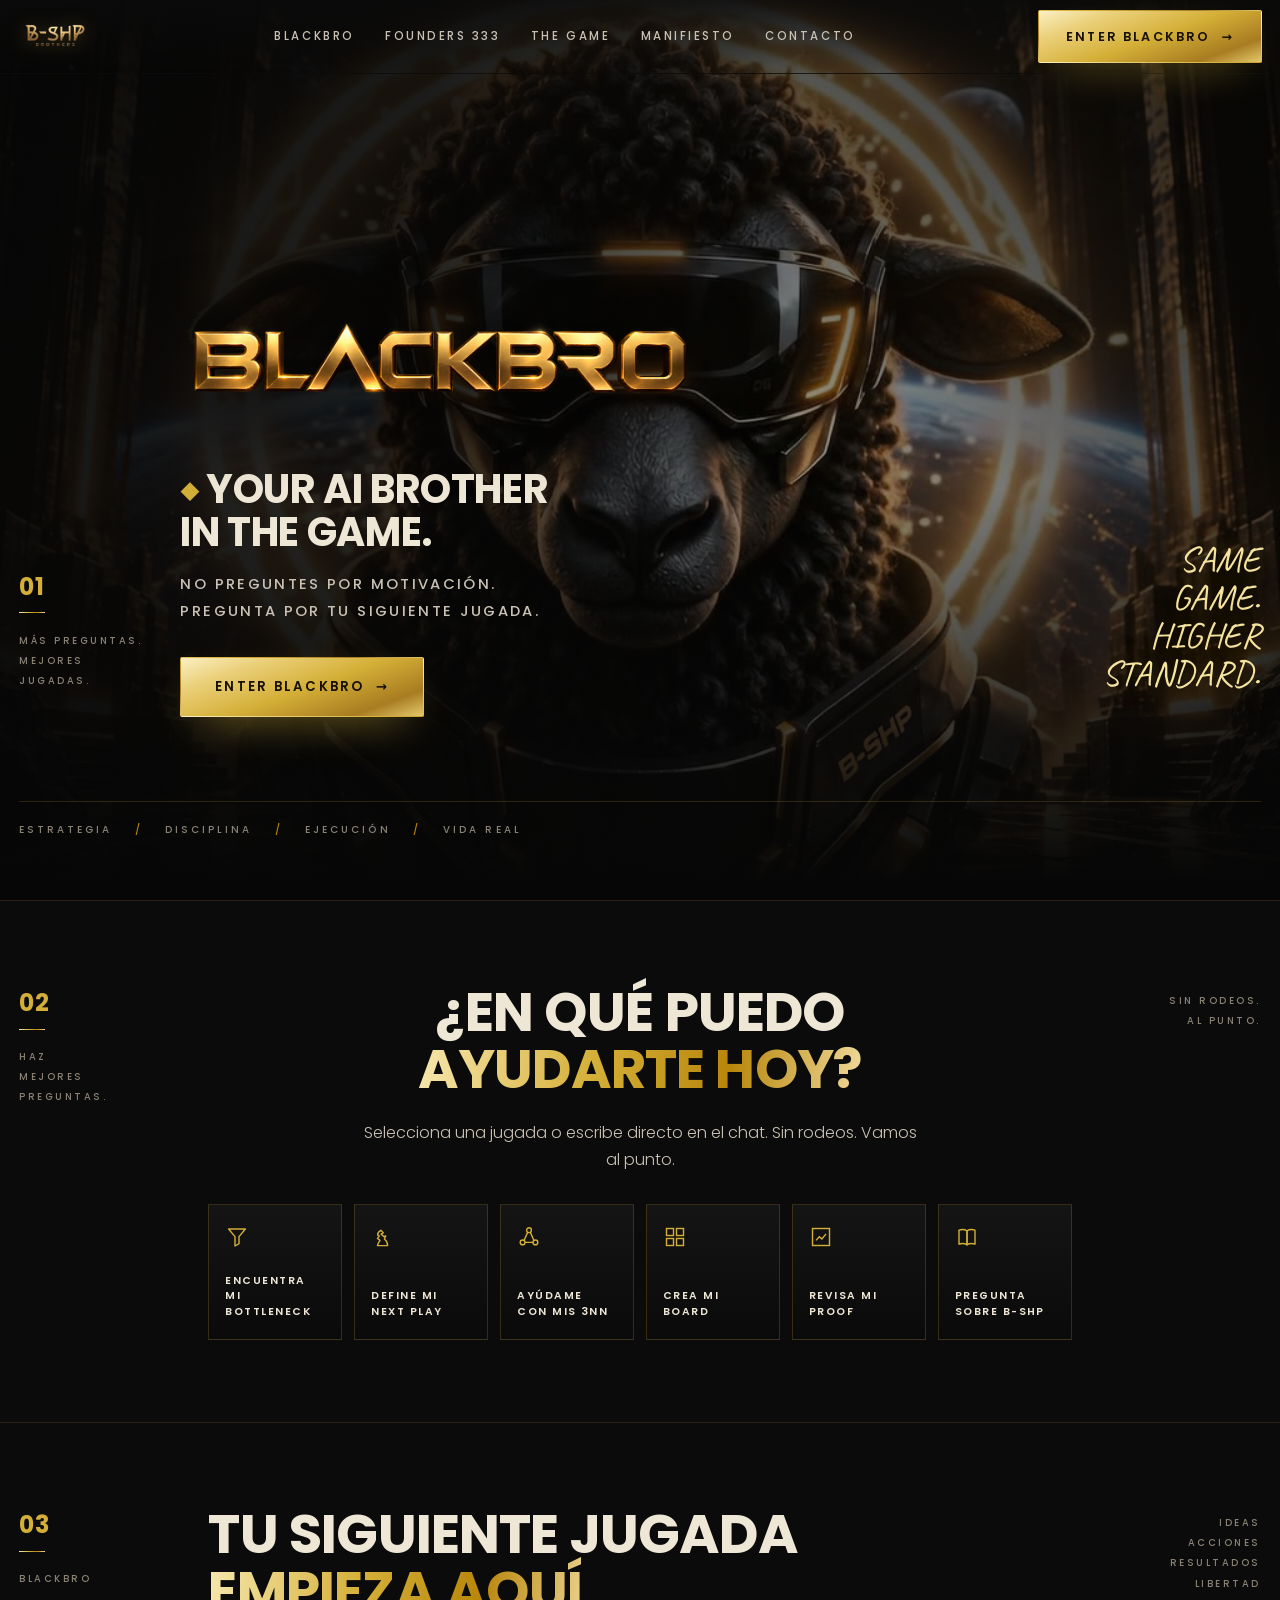
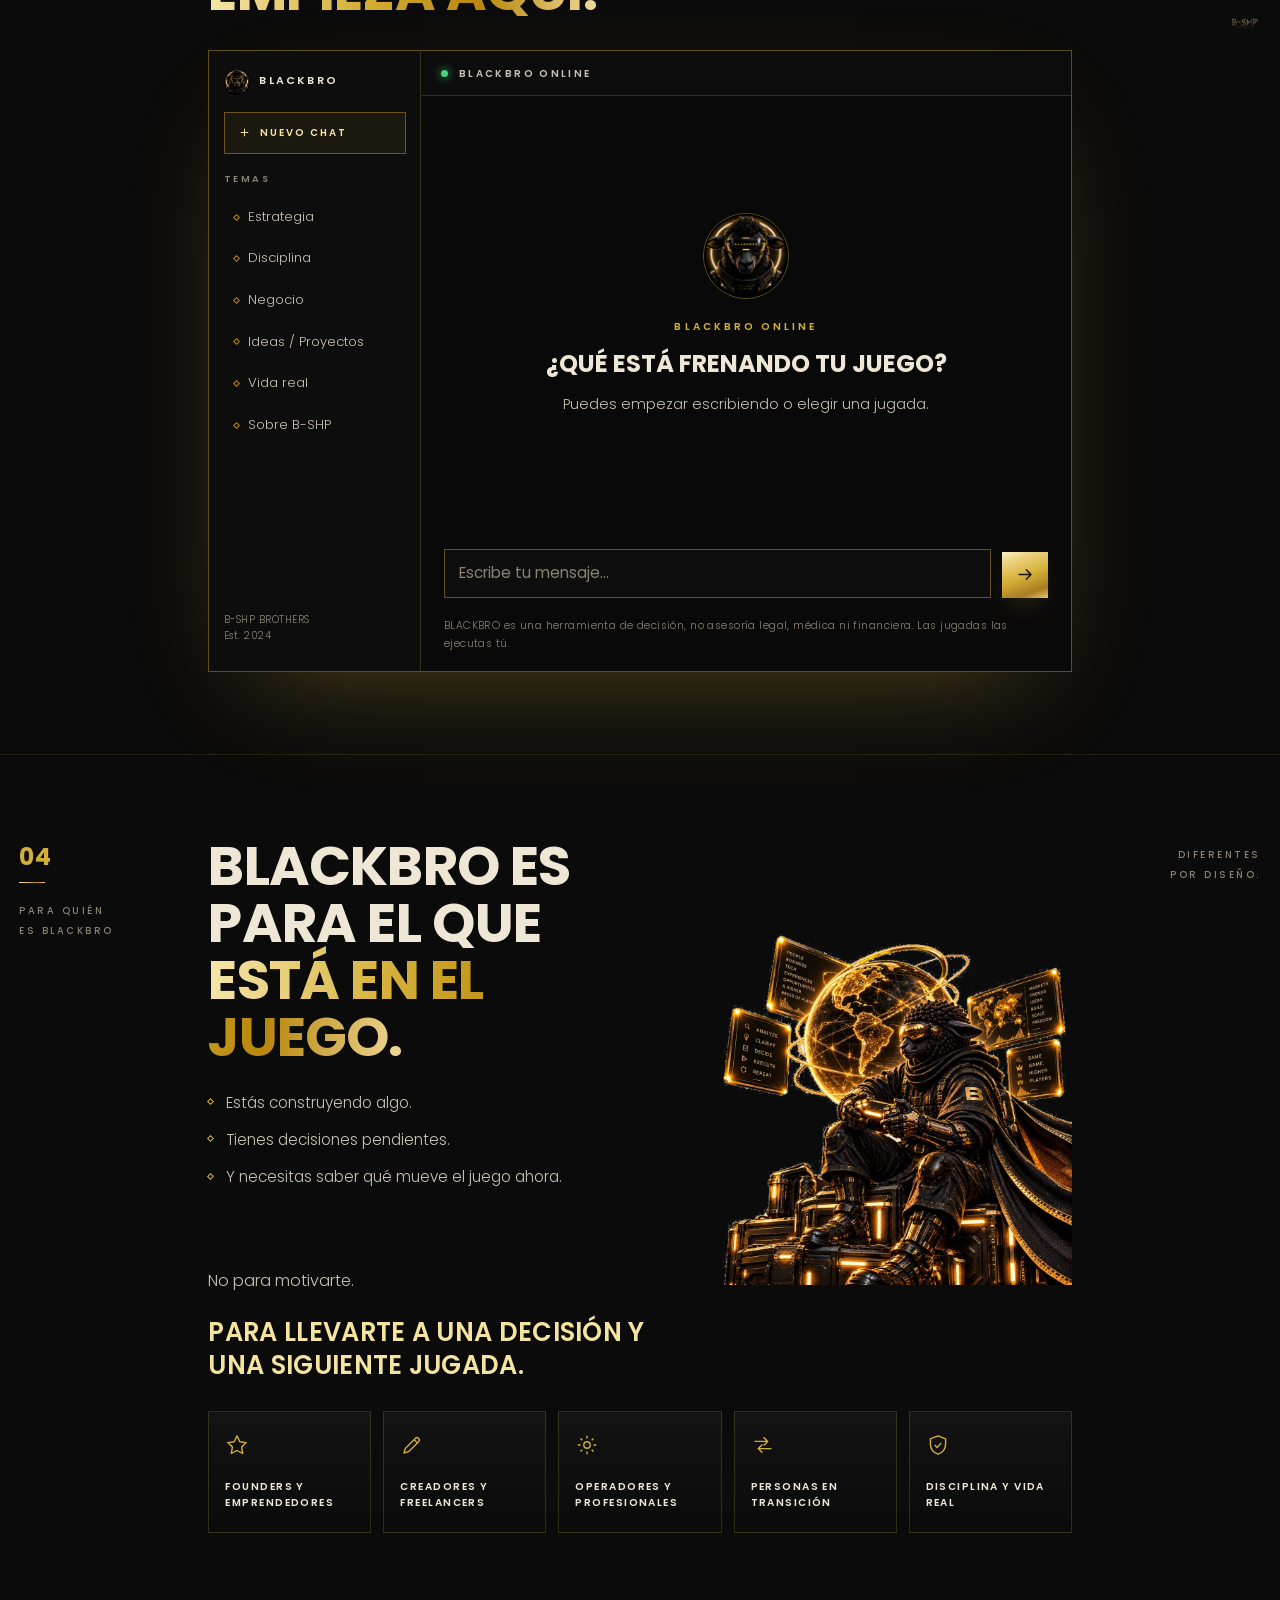
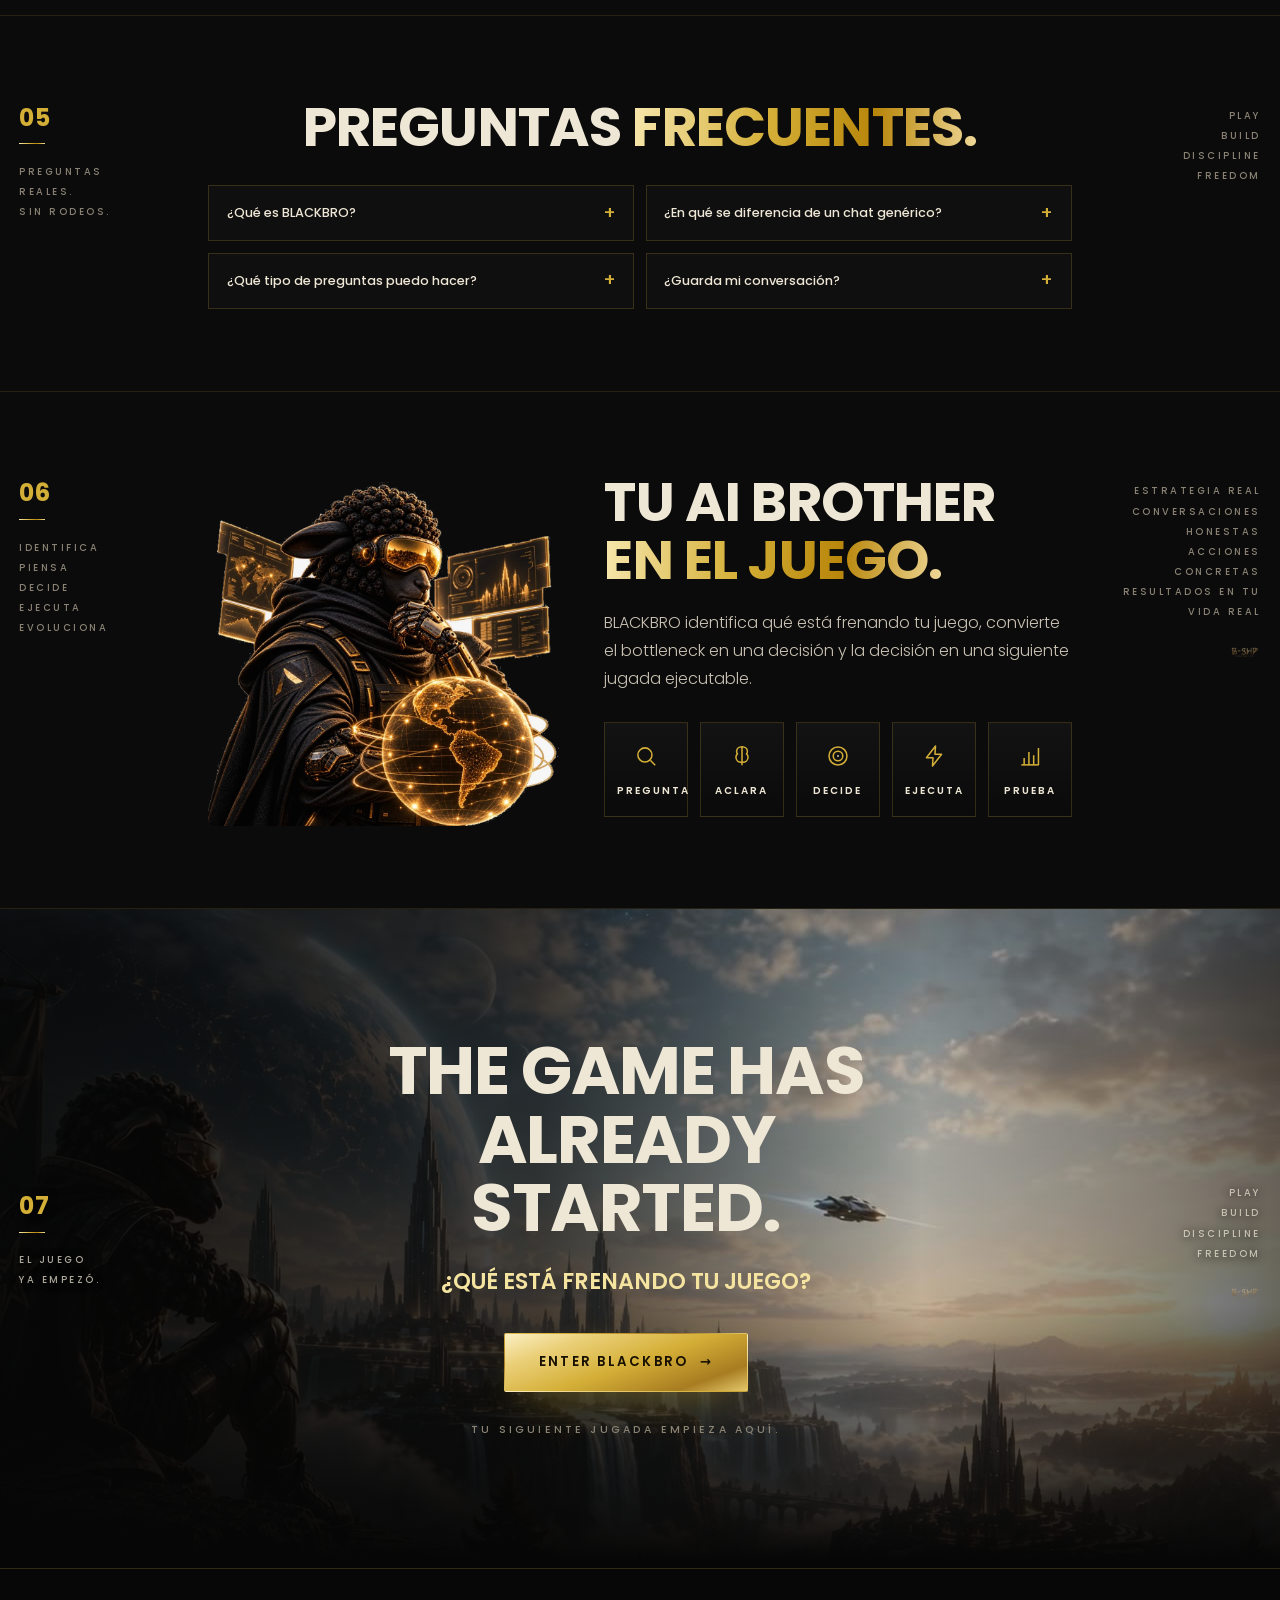
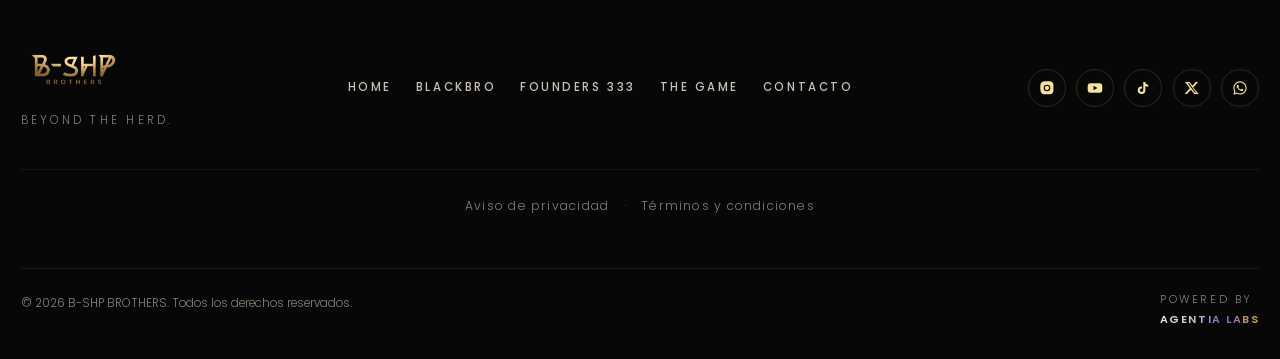
==== commit ed2218a0: "BSHP Brothers - actualizacion consolidada AgentiaLabs" ====
--- a/web/blackbro/index.html
+++ b/web/blackbro/index.html
@@ -194,14 +194,14 @@
             </div>
           </div>
 
-          <div class="bbchat__chips" id="bbChips" aria-label="Jugadas rápidas">
+           <!--<div class="bbchat__chips" id="bbChips" aria-label="Jugadas rápidas">
             <button class="bbchip" type="button" data-bb-play="bottleneck">ENCUENTRA MI BOTTLENECK</button>
             <button class="bbchip" type="button" data-bb-play="next_play">DEFINE MI NEXT PLAY</button>
             <button class="bbchip" type="button" data-bb-play="tres_nn">AYÚDAME CON MIS 3NN</button>
             <button class="bbchip" type="button" data-bb-play="board">CREA MI BOARD</button>
             <button class="bbchip" type="button" data-bb-play="proof">REVISA MI PROOF</button>
             <button class="bbchip" type="button" data-bb-play="sobre_bshp">PREGUNTA SOBRE B-SHP</button>
-          </div>
+          </div>-->
 
           <form class="bbchat__form" id="bbForm" autocomplete="off">
             <label class="bbchat__campo" for="bbInput">
--- a/web/assets/css/blackbro.css
+++ b/web/assets/css/blackbro.css
@@ -433,3 +433,14 @@
   background:transparent;
 }
 .bb-split__media--recorte::after{content:none}
+
+/* ============================================================
+   RONDA 05-OCT · «Centrar bien la info»
+   El párrafo bajo «¿En qué puedo ayudarte hoy?» tenía max-width y
+   margin:0: su caja quedaba pegada a la izquierda y el texto corrido.
+   Y los raíles asimétricos (128/156) sacaban el cuerpo del centro.
+   ============================================================ */
+.bb__in{grid-template-columns:156px minmax(0,1fr) 156px}
+@media (max-width:1180px){.bb__in{grid-template-columns:82px minmax(0,1fr) 82px}}
+@media (max-width:820px){.bb__in{grid-template-columns:minmax(0,1fr)}}
+.bb__body--centro .stack > *{margin-inline:auto}
